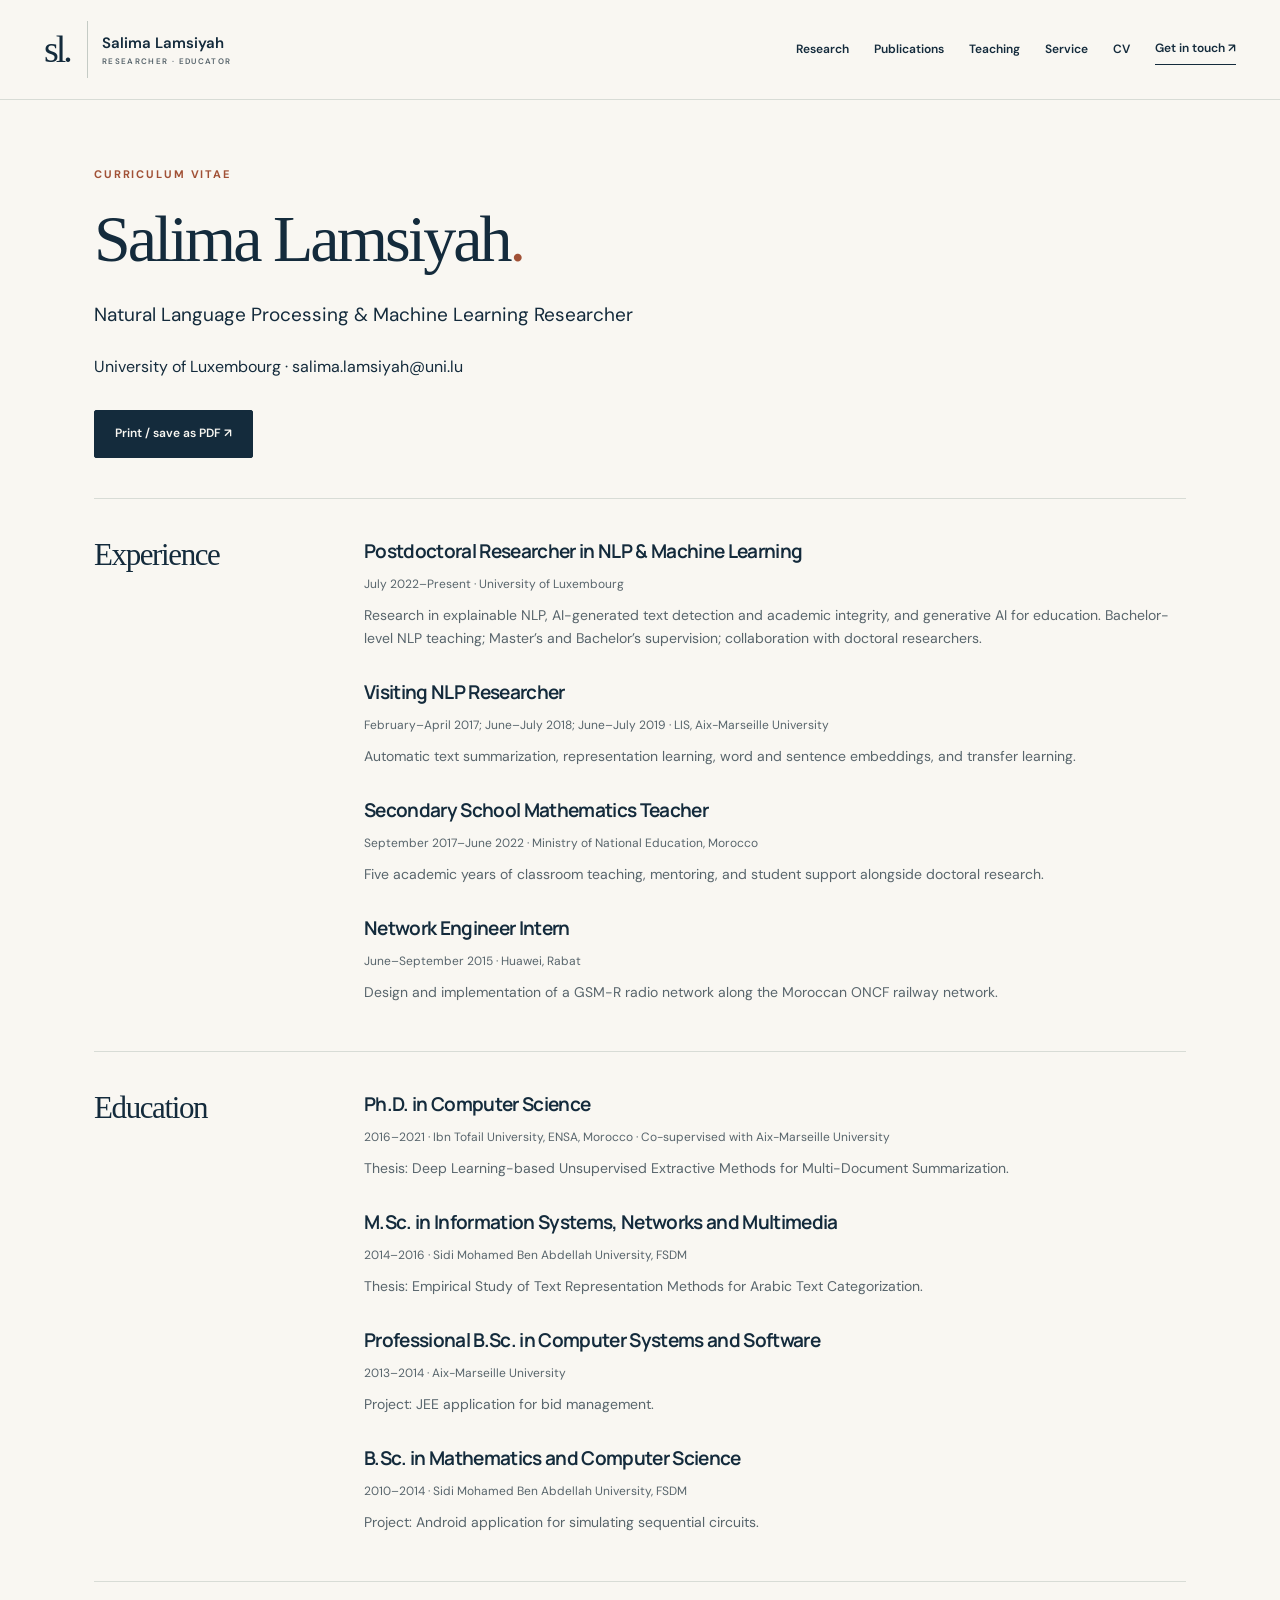
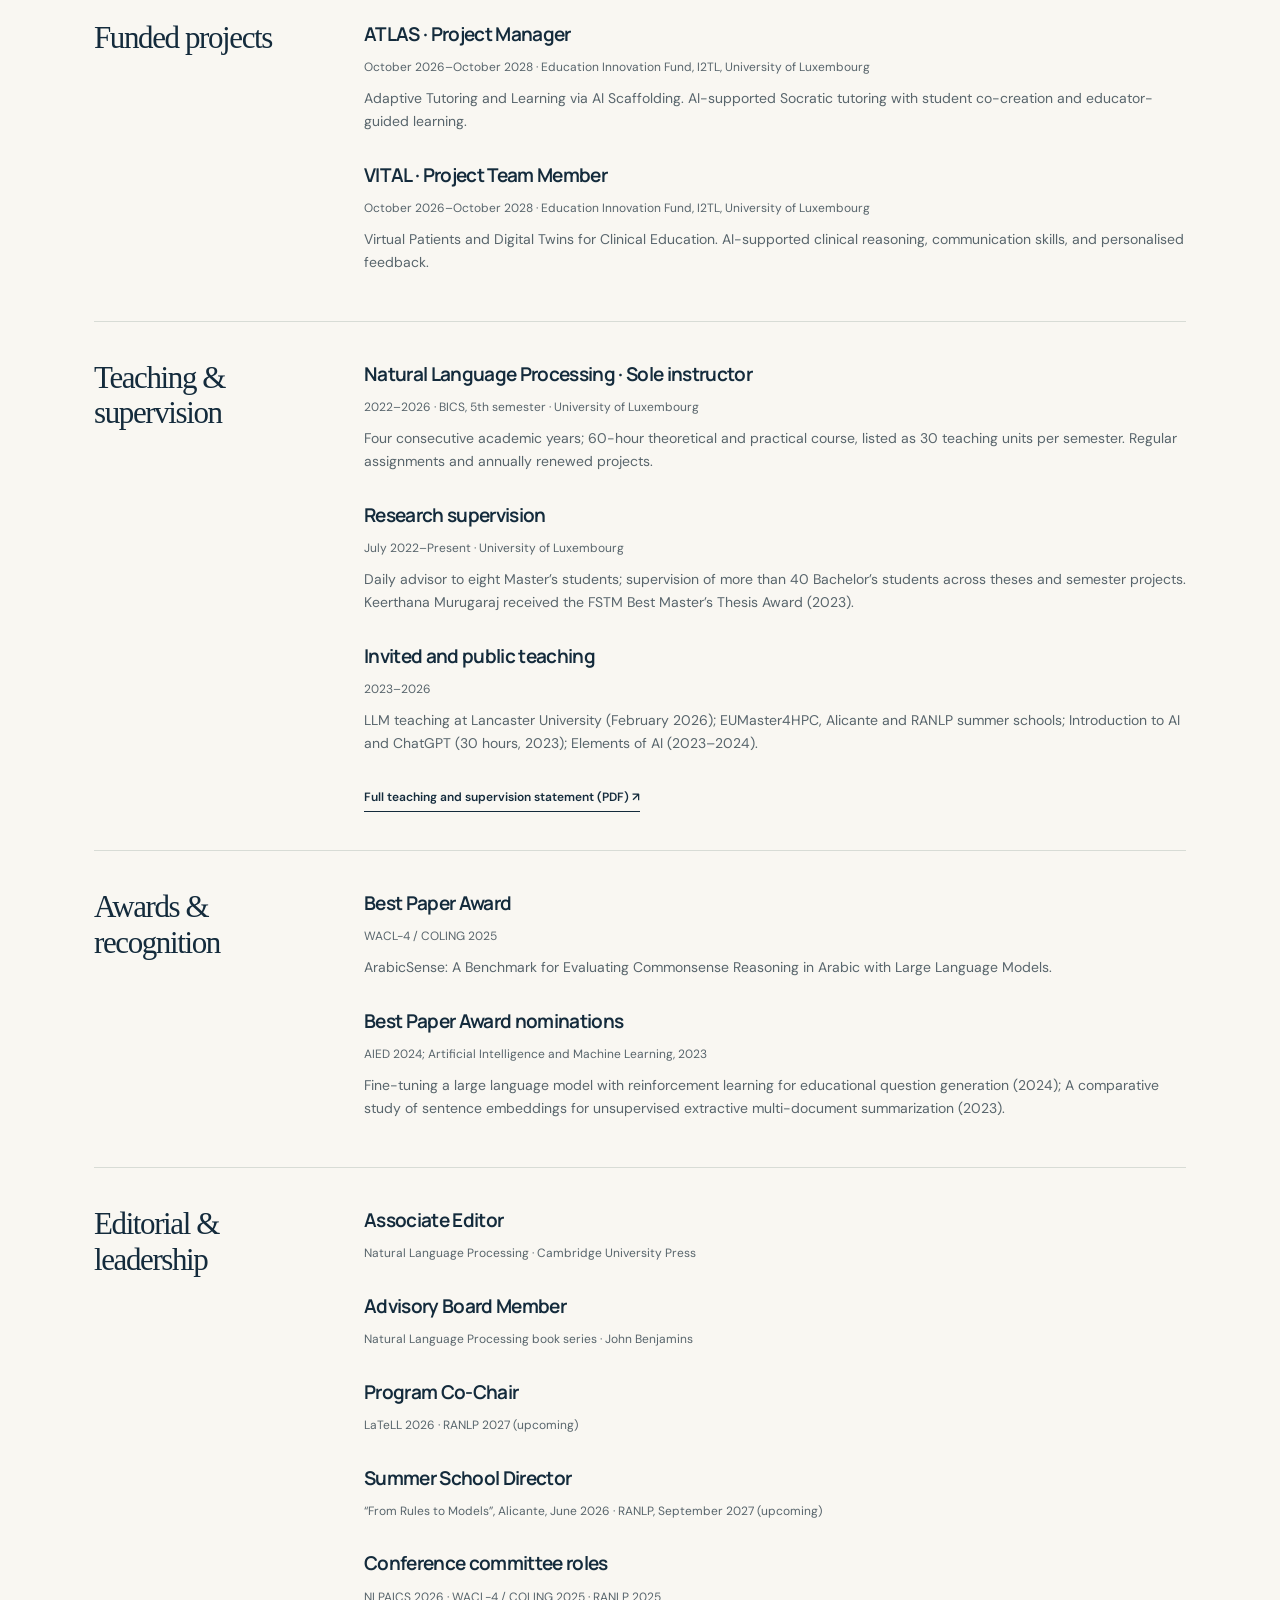
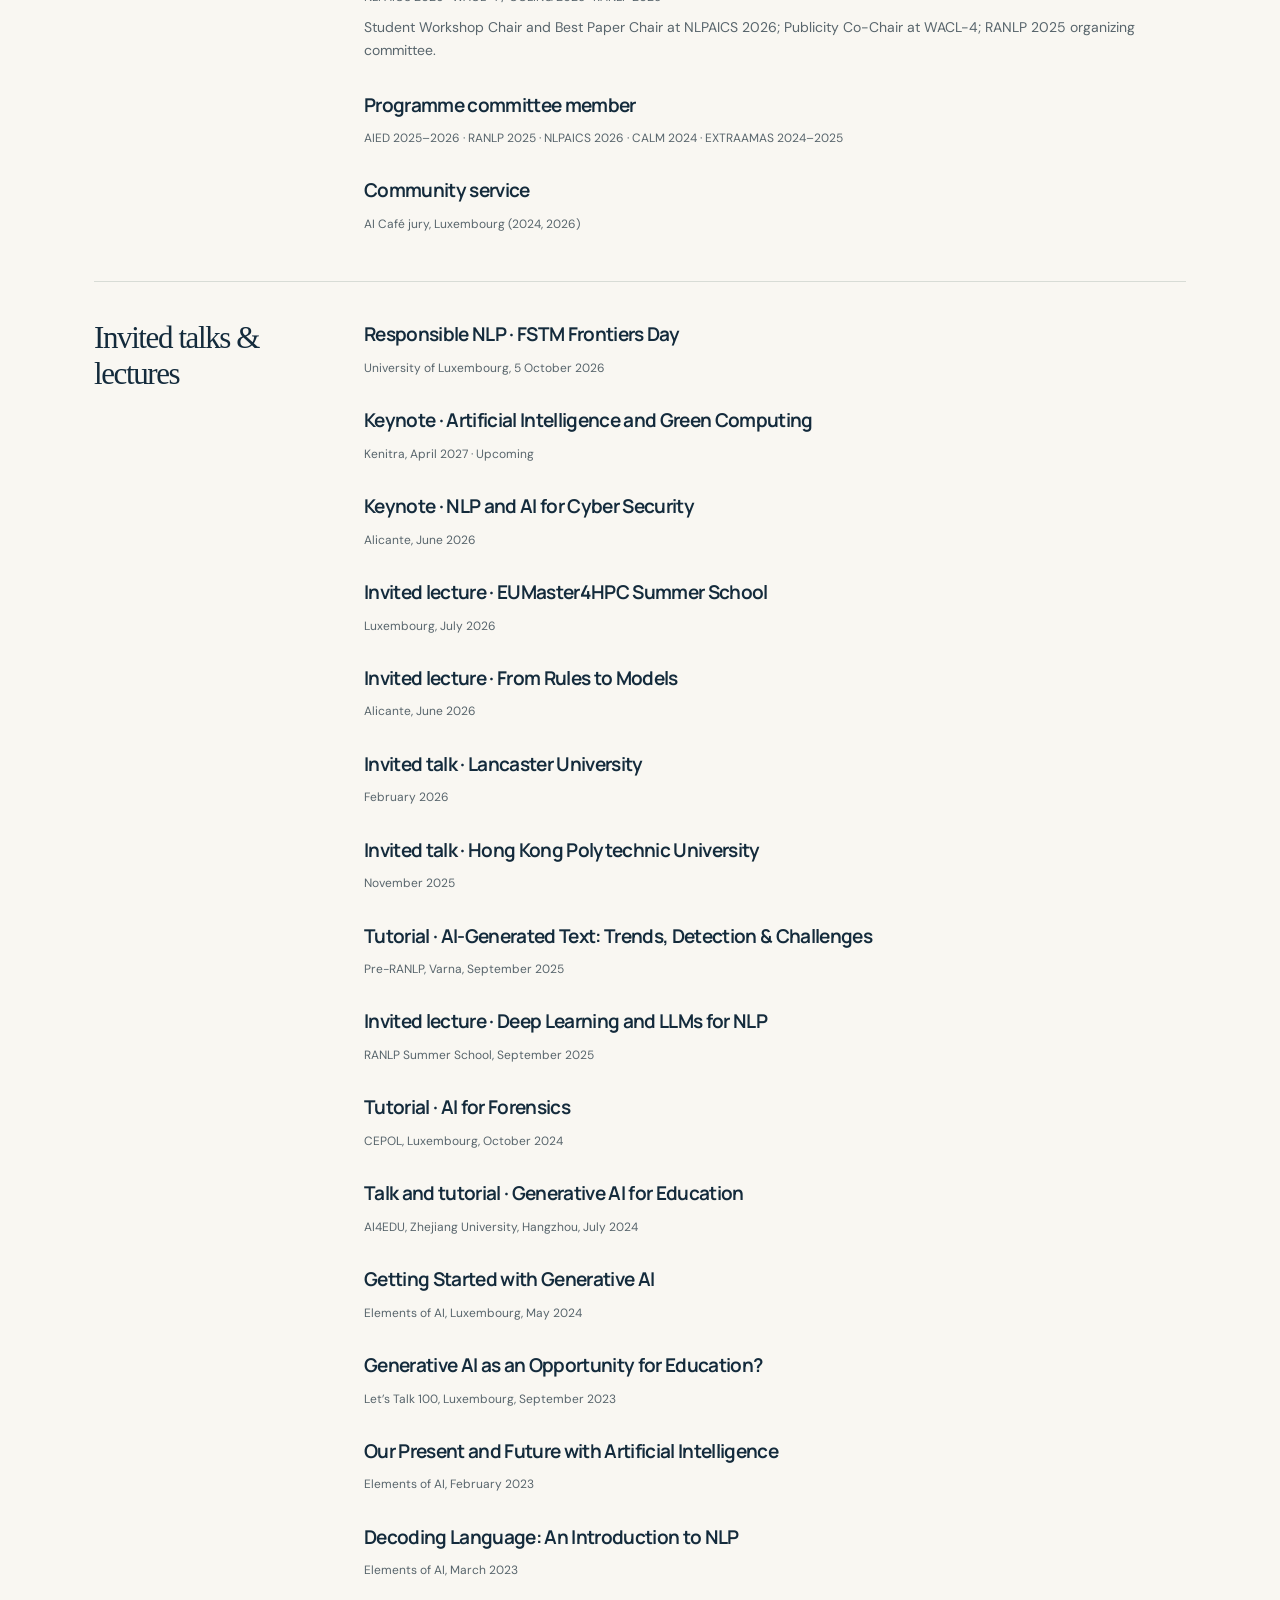
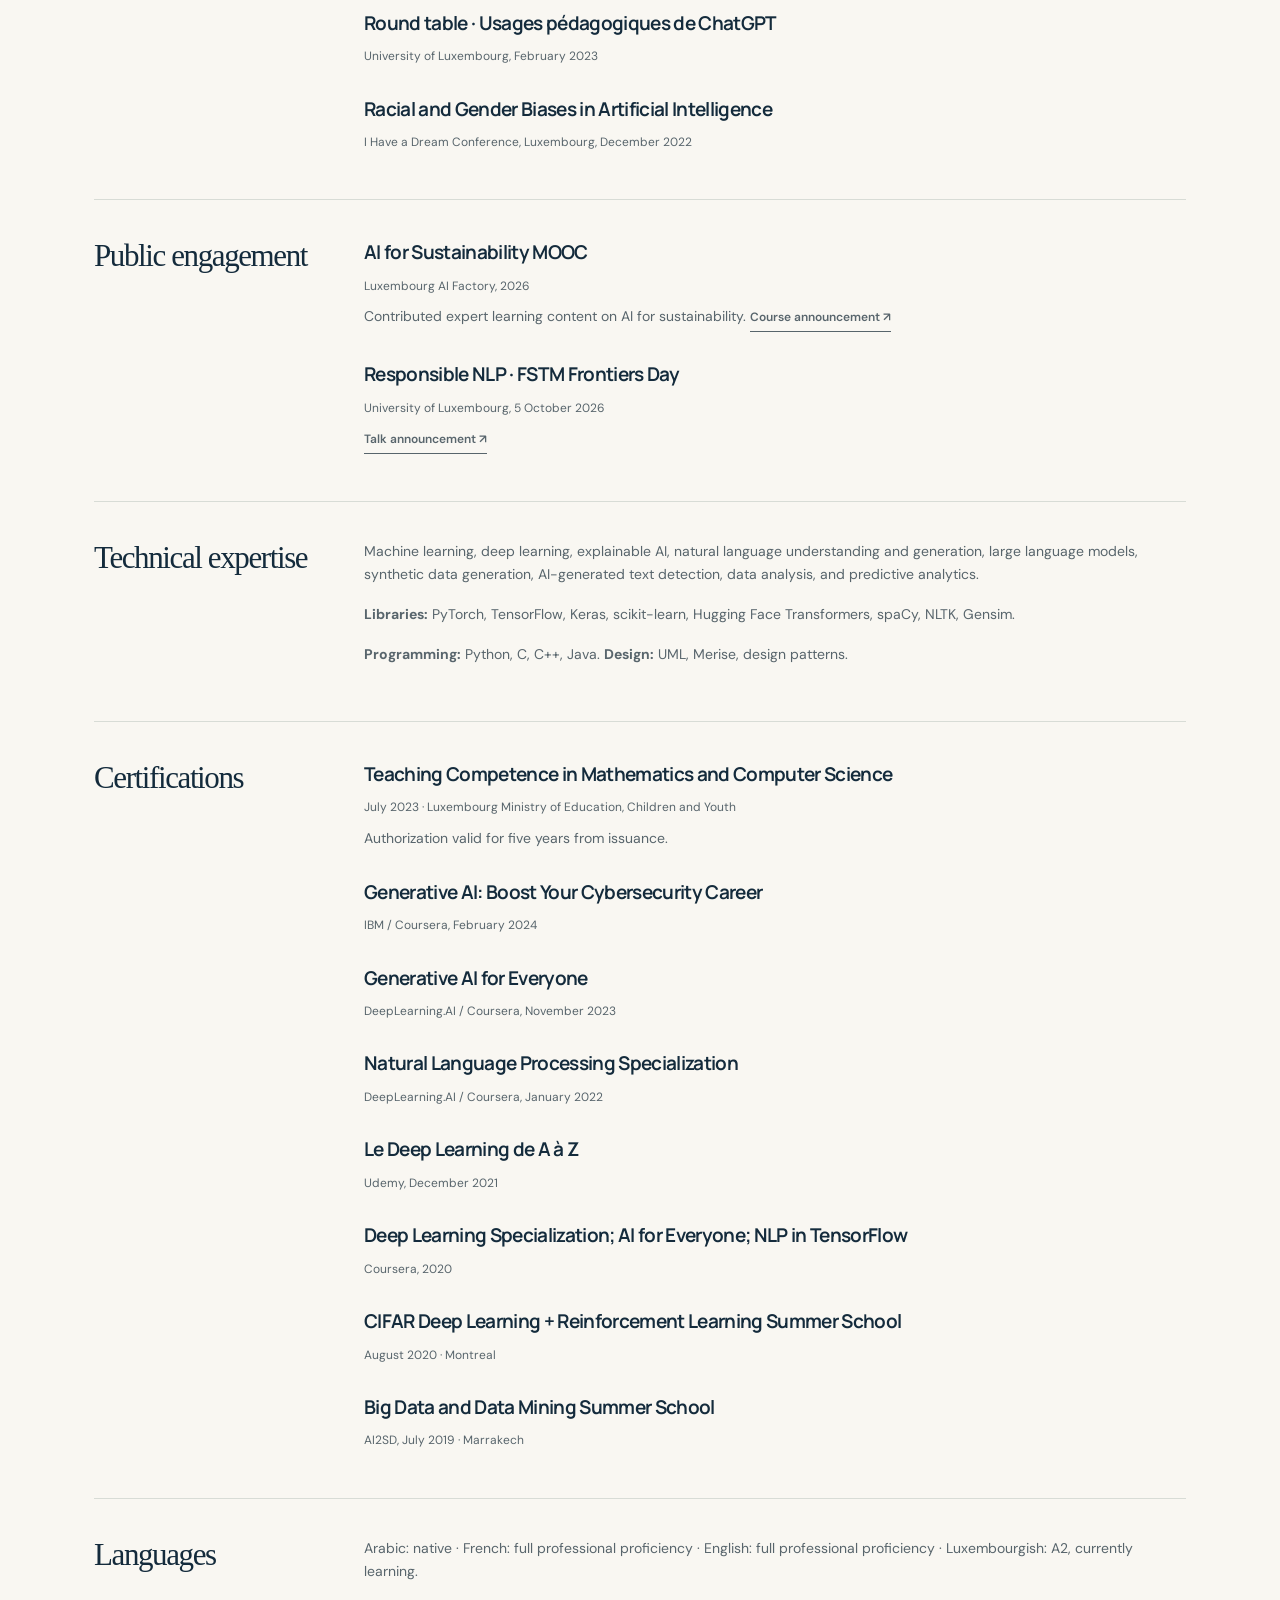
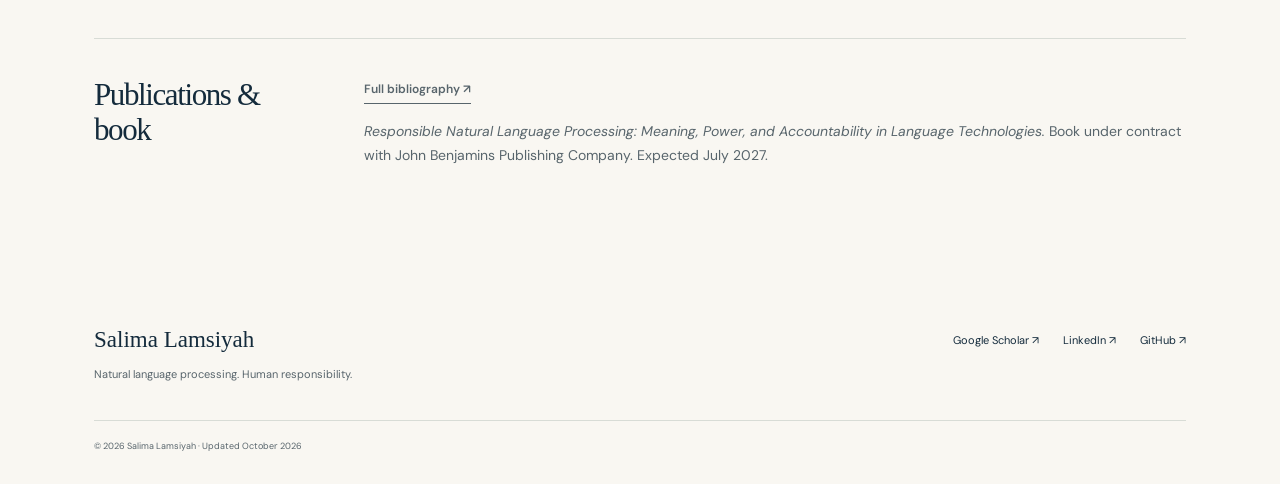
==== cv.html @ 750a79e3 "Build Salima Lamsiyah academic website with verified research, teaching, CV and searchable bibliogra" ====
<!doctype html><html lang="en"><head><meta charset="utf-8"><meta name="viewport" content="width=device-width,initial-scale=1"><title>Curriculum Vitae | Dr. Salima Lamsiyah</title><meta name="description" content="Academic experience, education, teaching, research, and service of Dr. Salima Lamsiyah."><meta name="theme-color" content="#142b3c"><link rel="canonical" href="https://lamsiyah.github.io/salimalamsiyah.github.io/cv.html"><meta property="og:title" content="Curriculum Vitae | Dr. Salima Lamsiyah"><meta property="og:description" content="Academic experience, education, teaching, research, and service of Dr. Salima Lamsiyah."><meta property="og:type" content="website"><meta property="og:image" content="https://lamsiyah.github.io/salimalamsiyah.github.io/assets/salima-lamsiyah.jpg"><link rel="icon" href="assets/favicon.svg" type="image/svg+xml"><link rel="stylesheet" href="styles.css"><script src="site.js" defer></script></head><body><a class="skip" href="#main">Skip to content</a><header><div class="nav-wrap"><a class="wordmark" href="index.html" aria-label="Salima Lamsiyah home"><span class="monogram">sl.</span><span>Salima Lamsiyah<span class="wordmark-sub">RESEARCHER · EDUCATOR</span></span></a><button class="menu-toggle" aria-expanded="false" aria-controls="navigation">Menu <span>☰</span></button><nav id="navigation" aria-label="Main navigation"><a href="index.html#research">Research</a><a href="publications.html">Publications</a><a href="index.html#teaching">Teaching</a><a href="index.html#service">Service</a><a href="cv.html">CV</a><a class="nav-contact" href="index.html#contact">Get in touch ↗</a></nav></div></header><main id="main" class="wrap cv-page"><div class="page-heading"><p class="eyebrow">CURRICULUM VITAE</p><h1>Salima Lamsiyah<span class="accent">.</span></h1><p class="lead">Natural Language Processing &amp; Machine Learning Researcher</p><p>University of Luxembourg · <a href="mailto:salima.lamsiyah@uni.lu">salima.lamsiyah@uni.lu</a></p><button class="button primary print-button" onclick="window.print()">Print / save as PDF ↗</button></div><section class="cv-section"><h2>Experience</h2><div><article class="cv-item"><h3>Postdoctoral Researcher in NLP & Machine Learning</h3><p class="paper-meta">July 2022–Present · University of Luxembourg</p><p>Research in explainable NLP, AI-generated text detection and academic integrity, and generative AI for education. Bachelor-level NLP teaching; Master’s and Bachelor’s supervision; collaboration with doctoral researchers.</p></article><article class="cv-item"><h3>Visiting NLP Researcher</h3><p class="paper-meta">February–April 2017; June–July 2018; June–July 2019 · LIS, Aix-Marseille University</p><p>Automatic text summarization, representation learning, word and sentence embeddings, and transfer learning.</p></article><article class="cv-item"><h3>Secondary School Mathematics Teacher</h3><p class="paper-meta">September 2017–June 2022 · Ministry of National Education, Morocco</p><p>Five academic years of classroom teaching, mentoring, and student support alongside doctoral research.</p></article><article class="cv-item"><h3>Network Engineer Intern</h3><p class="paper-meta">June–September 2015 · Huawei, Rabat</p><p>Design and implementation of a GSM-R radio network along the Moroccan ONCF railway network.</p></article></div></section><section class="cv-section"><h2>Education</h2><div><article class="cv-item"><h3>Ph.D. in Computer Science</h3><p class="paper-meta">2016–2021 · Ibn Tofail University, ENSA, Morocco · Co-supervised with Aix-Marseille University</p><p>Thesis: Deep Learning-based Unsupervised Extractive Methods for Multi-Document Summarization.</p></article><article class="cv-item"><h3>M.Sc. in Information Systems, Networks and Multimedia</h3><p class="paper-meta">2014–2016 · Sidi Mohamed Ben Abdellah University, FSDM</p><p>Thesis: Empirical Study of Text Representation Methods for Arabic Text Categorization.</p></article><article class="cv-item"><h3>Professional B.Sc. in Computer Systems and Software</h3><p class="paper-meta">2013–2014 · Aix-Marseille University</p><p>Project: JEE application for bid management.</p></article><article class="cv-item"><h3>B.Sc. in Mathematics and Computer Science</h3><p class="paper-meta">2010–2014 · Sidi Mohamed Ben Abdellah University, FSDM</p><p>Project: Android application for simulating sequential circuits.</p></article></div></section><section class="cv-section"><h2>Funded projects</h2><div><article class="cv-item"><h3>ATLAS · Project Manager</h3><p class="paper-meta">October 2026–October 2028 · Education Innovation Fund, I2TL, University of Luxembourg</p><p>Adaptive Tutoring and Learning via AI Scaffolding. AI-supported Socratic tutoring with student co-creation and educator-guided learning.</p></article><article class="cv-item"><h3>VITAL · Project Team Member</h3><p class="paper-meta">October 2026–October 2028 · Education Innovation Fund, I2TL, University of Luxembourg</p><p>Virtual Patients and Digital Twins for Clinical Education. AI-supported clinical reasoning, communication skills, and personalised feedback.</p></article></div></section><section class="cv-section"><h2>Teaching & supervision</h2><div><article class="cv-item"><h3>Natural Language Processing · Sole instructor</h3><p class="paper-meta">2022–2026 · BICS, 5th semester · University of Luxembourg</p><p>Four consecutive academic years; 60-hour theoretical and practical course, listed as 30 teaching units per semester. Regular assignments and annually renewed projects.</p></article><article class="cv-item"><h3>Research supervision</h3><p class="paper-meta">July 2022–Present · University of Luxembourg</p><p>Daily advisor to eight Master’s students; supervision of more than 40 Bachelor’s students across theses and semester projects. Keerthana Murugaraj received the FSTM Best Master’s Thesis Award (2023).</p></article><article class="cv-item"><h3>Invited and public teaching</h3><p class="paper-meta">2023–2026</p><p>LLM teaching at Lancaster University (February 2026); EUMaster4HPC, Alicante and RANLP summer schools; Introduction to AI and ChatGPT (30 hours, 2023); Elements of AI (2023–2024).</p></article><a class="text-link" href="assets/teaching.pdf">Full teaching and supervision statement (PDF) ↗</a></div></section><section class="cv-section"><h2>Awards & recognition</h2><div><article class="cv-item"><h3>Best Paper Award</h3><p class="paper-meta">WACL-4 / COLING 2025</p><p>ArabicSense: A Benchmark for Evaluating Commonsense Reasoning in Arabic with Large Language Models.</p></article><article class="cv-item"><h3>Best Paper Award nominations</h3><p class="paper-meta">AIED 2024; Artificial Intelligence and Machine Learning, 2023</p><p>Fine-tuning a large language model with reinforcement learning for educational question generation (2024); A comparative study of sentence embeddings for unsupervised extractive multi-document summarization (2023).</p></article></div></section><section class="cv-section" id=service-details><h2>Editorial & leadership</h2><div><article class="cv-item"><h3>Associate Editor</h3><p class="paper-meta">Natural Language Processing · Cambridge University Press</p></article><article class="cv-item"><h3>Advisory Board Member</h3><p class="paper-meta">Natural Language Processing book series · John Benjamins</p></article><article class="cv-item"><h3>Program Co-Chair</h3><p class="paper-meta">LaTeLL 2026 · RANLP 2027 (upcoming)</p></article><article class="cv-item"><h3>Summer School Director</h3><p class="paper-meta">“From Rules to Models”, Alicante, June 2026 · RANLP, September 2027 (upcoming)</p></article><article class="cv-item"><h3>Conference committee roles</h3><p class="paper-meta">NLPAICS 2026 · WACL-4 / COLING 2025 · RANLP 2025</p><p>Student Workshop Chair and Best Paper Chair at NLPAICS 2026; Publicity Co-Chair at WACL-4; RANLP 2025 organizing committee.</p></article><article class="cv-item"><h3>Programme committee member</h3><p class="paper-meta">AIED 2025–2026 · RANLP 2025 · NLPAICS 2026 · CALM 2024 · EXTRAAMAS 2024–2025</p></article><article class="cv-item"><h3>Community service</h3><p class="paper-meta">AI Café jury, Luxembourg (2024, 2026)</p></article></div></section><section class="cv-section"><h2>Invited talks & lectures</h2><div><article class="cv-item"><h3>Responsible NLP · FSTM Frontiers Day</h3><p class="paper-meta">University of Luxembourg, 5 October 2026</p></article><article class="cv-item"><h3>Keynote · Artificial Intelligence and Green Computing</h3><p class="paper-meta">Kenitra, April 2027 · Upcoming</p></article><article class="cv-item"><h3>Keynote · NLP and AI for Cyber Security</h3><p class="paper-meta">Alicante, June 2026</p></article><article class="cv-item"><h3>Invited lecture · EUMaster4HPC Summer School</h3><p class="paper-meta">Luxembourg, July 2026</p></article><article class="cv-item"><h3>Invited lecture · From Rules to Models</h3><p class="paper-meta">Alicante, June 2026</p></article><article class="cv-item"><h3>Invited talk · Lancaster University</h3><p class="paper-meta">February 2026</p></article><article class="cv-item"><h3>Invited talk · Hong Kong Polytechnic University</h3><p class="paper-meta">November 2025</p></article><article class="cv-item"><h3>Tutorial · AI-Generated Text: Trends, Detection & Challenges</h3><p class="paper-meta">Pre-RANLP, Varna, September 2025</p></article><article class="cv-item"><h3>Invited lecture · Deep Learning and LLMs for NLP</h3><p class="paper-meta">RANLP Summer School, September 2025</p></article><article class="cv-item"><h3>Tutorial · AI for Forensics</h3><p class="paper-meta">CEPOL, Luxembourg, October 2024</p></article><article class="cv-item"><h3>Talk and tutorial · Generative AI for Education</h3><p class="paper-meta">AI4EDU, Zhejiang University, Hangzhou, July 2024</p></article><article class="cv-item"><h3>Getting Started with Generative AI</h3><p class="paper-meta">Elements of AI, Luxembourg, May 2024</p></article><article class="cv-item"><h3>Generative AI as an Opportunity for Education?</h3><p class="paper-meta">Let’s Talk 100, Luxembourg, September 2023</p></article><article class="cv-item"><h3>Our Present and Future with Artificial Intelligence</h3><p class="paper-meta">Elements of AI, February 2023</p></article><article class="cv-item"><h3>Decoding Language: An Introduction to NLP</h3><p class="paper-meta">Elements of AI, March 2023</p></article><article class="cv-item"><h3>Round table · Usages pédagogiques de ChatGPT</h3><p class="paper-meta">University of Luxembourg, February 2023</p></article><article class="cv-item"><h3>Racial and Gender Biases in Artificial Intelligence</h3><p class="paper-meta">I Have a Dream Conference, Luxembourg, December 2022</p></article></div></section><section class="cv-section"><h2>Public engagement</h2><div><article class="cv-item"><h3>AI for Sustainability MOOC</h3><p class="paper-meta">Luxembourg AI Factory, 2026</p><p>Contributed expert learning content on AI for sustainability. <a class="text-link" href="https://www.linkedin.com/feed/update/urn:li:ugcPost:7513586176486875137/">Course announcement ↗</a></p></article><article class="cv-item"><h3>Responsible NLP · FSTM Frontiers Day</h3><p class="paper-meta">University of Luxembourg, 5 October 2026</p><p><a class="text-link" href="https://www.linkedin.com/feed/update/urn:li:activity:7519778865804812288/">Talk announcement ↗</a></p></article></div></section><section class="cv-section"><h2>Technical expertise</h2><div><p>Machine learning, deep learning, explainable AI, natural language understanding and generation, large language models, synthetic data generation, AI-generated text detection, data analysis, and predictive analytics.</p><p><strong>Libraries:</strong> PyTorch, TensorFlow, Keras, scikit-learn, Hugging Face Transformers, spaCy, NLTK, Gensim.</p><p><strong>Programming:</strong> Python, C, C++, Java. <strong>Design:</strong> UML, Merise, design patterns.</p></div></section><section class="cv-section"><h2>Certifications</h2><div><article class="cv-item"><h3>Teaching Competence in Mathematics and Computer Science</h3><p class="paper-meta">July 2023 · Luxembourg Ministry of Education, Children and Youth</p><p>Authorization valid for five years from issuance.</p></article><article class="cv-item"><h3>Generative AI: Boost Your Cybersecurity Career</h3><p class="paper-meta">IBM / Coursera, February 2024</p></article><article class="cv-item"><h3>Generative AI for Everyone</h3><p class="paper-meta">DeepLearning.AI / Coursera, November 2023</p></article><article class="cv-item"><h3>Natural Language Processing Specialization</h3><p class="paper-meta">DeepLearning.AI / Coursera, January 2022</p></article><article class="cv-item"><h3>Le Deep Learning de A à Z</h3><p class="paper-meta">Udemy, December 2021</p></article><article class="cv-item"><h3>Deep Learning Specialization; AI for Everyone; NLP in TensorFlow</h3><p class="paper-meta">Coursera, 2020</p></article><article class="cv-item"><h3>CIFAR Deep Learning + Reinforcement Learning Summer School</h3><p class="paper-meta">August 2020 · Montreal</p></article><article class="cv-item"><h3>Big Data and Data Mining Summer School</h3><p class="paper-meta">AI2SD, July 2019 · Marrakech</p></article></div></section><section class="cv-section"><h2>Languages</h2><div><p>Arabic: native · French: full professional proficiency · English: full professional proficiency · Luxembourgish: A2, currently learning.</p></div></section><section class="cv-section"><h2>Publications & book</h2><div><p><a class="text-link" href="publications.html">Full bibliography ↗</a></p><p><em>Responsible Natural Language Processing: Meaning, Power, and Accountability in Language Technologies.</em> Book under contract with John Benjamins Publishing Company. Expected July 2027.</p></div></section></main><footer><div><a class="footer-name" href="index.html">Salima Lamsiyah</a><p>Natural language processing. Human responsibility.</p></div><div class="footer-links"><a href="https://scholar.google.com/citations?user=OawQSiAAAAAJ&hl=en">Google Scholar ↗</a><a href="https://www.linkedin.com/in/salima-lamsiyah-9a772971/">LinkedIn ↗</a><a href="https://github.com/lamsiyah">GitHub ↗</a></div><p class="fine">© 2026 Salima Lamsiyah · Updated October 2026</p></footer></body></html>
---- styles.css ----
@import url('https://fonts.googleapis.com/css2?family=DM+Sans:wght@400;450;500;600;650;700&family=Manrope:wght@400;500;600;650;700;750;800&display=swap');
:root{--ink:#142b3c;--muted:#58656c;--paper:#f9f7f2;--line:#d8dcd6;--accent:#a15136;--sage:#e9eee7;--white:#fffdf9;--serif:Georgia,'Times New Roman',serif;--sans:'DM Sans',Arial,sans-serif;--display:'Manrope',Arial,sans-serif}*{box-sizing:border-box}html{scroll-behavior:smooth;scroll-padding-top:110px}body{margin:0;background:var(--paper);color:var(--ink);font-family:var(--sans);line-height:1.65;font-size:16px}a{color:inherit;text-decoration:none}p{margin:0 0 1.2em}button,input,select{font:inherit}button,a,input,select{ -webkit-tap-highlight-color:transparent}a:hover{color:var(--accent)}a:focus-visible,button:focus-visible,input:focus-visible,select:focus-visible{outline:3px solid var(--accent);outline-offset:5px}img{display:block;max-width:100%}.wrap{max-width:1180px;margin:auto;padding-left:44px;padding-right:44px}.section{padding-top:100px;padding-bottom:100px}.eyebrow{font-size:11px;letter-spacing:.17em;font-weight:700;margin:0 0 23px;color:var(--accent)}h1,h2,h3,h4{line-height:1.15;margin:0;font-weight:500}h1,h2{font-family:var(--serif);letter-spacing:-.045em}h1{font-size:clamp(54px,7.2vw,100px)}h2{font-size:clamp(36px,4vw,50px)}h3{font-family:var(--display);font-size:22px;font-weight:650;letter-spacing:-.035em}h4{font-size:17px;font-weight:600}.accent{color:var(--accent)}.lead{font-size:21px;line-height:1.7;color:var(--ink)}.fine{font-size:12px;color:var(--muted)}.skip{position:fixed;left:20px;top:-100px;background:var(--ink);color:white;padding:12px;z-index:99}.skip:focus{top:15px}header{position:sticky;top:0;z-index:10;background:rgba(249,247,242,.97);border-bottom:1px solid var(--line)}.nav-wrap{max-width:1320px;padding:21px 44px;margin:auto;display:flex;align-items:center;justify-content:space-between;gap:25px}.wordmark{display:flex;align-items:center;gap:14px;font-size:15px;font-weight:600;line-height:1.5}.monogram{font-family:var(--serif);font-size:38px;border-right:1px solid #c5cbc5;padding-right:17px;letter-spacing:-3px;font-weight:400}.wordmark-sub{display:block;font-size:8px;letter-spacing:.17em;color:var(--muted)}nav{display:flex;align-items:center;gap:25px;font-size:12px;font-weight:600}nav .nav-contact{border-bottom:1px solid var(--ink);padding:5px 0}.menu-toggle{display:none}.hero{padding-top:62px;display:grid;grid-template-columns:1.15fr .85fr;column-gap:70px;align-items:center}.hero .eyebrow{display:flex;align-items:center;gap:9px;font-size:10px;margin-bottom:25px}.dot{width:6px;height:6px;border-radius:50%;background:#7c8b72}.hero h1{line-height:.99;margin-bottom:25px}.hero-role{font-size:20px;font-weight:500;line-height:1.5;margin-bottom:17px;letter-spacing:-.025em}.hero-intro{font-size:15px;line-height:1.8;color:var(--muted);max-width:370px;margin-bottom:27px}.actions{display:flex;gap:12px;align-items:center;flex-wrap:wrap}.button{min-height:48px;display:inline-flex;gap:30px;justify-content:space-between;align-items:center;padding:13px 20px;border:1px solid var(--ink);font-size:12px;font-weight:600;cursor:pointer;border-radius:2px}.primary{background:var(--ink);color:var(--paper)}.primary:hover{background:#25475a;color:white}.secondary{background:transparent}.hero-links{display:flex;gap:22px;flex-wrap:wrap;font-size:11px;font-weight:600;margin-top:28px}.portrait{margin:0;position:relative;background:#ded7c7;border-radius:180px 180px 4px 4px;overflow:hidden;align-self:stretch;min-height:510px;max-height:580px}.portrait img{width:100%;height:100%;object-fit:cover;object-position:48% 29%}.portrait:after{content:'';position:absolute;inset:60% 0 0;background:linear-gradient(transparent,rgba(9,26,39,.78));pointer-events:none}.portrait figcaption{position:absolute;bottom:23px;left:28px;right:28px;z-index:1;color:white;display:flex;flex-direction:column;gap:3px}.portrait figcaption span{font-family:var(--serif);font-size:26px;font-style:italic;letter-spacing:-.03em}.portrait small{font-size:9px;letter-spacing:.13em;text-transform:uppercase}.hero-bottom{grid-column:1/-1;display:flex;justify-content:space-between;gap:20px;border-bottom:1px solid var(--line);margin-top:55px;padding:24px 0;font-size:9px;font-weight:600;letter-spacing:.15em;color:var(--muted)}.about{display:grid;grid-template-columns:1fr 1.45fr;gap:90px}.about-copy>p:not(.lead){font-size:15px;color:var(--muted)}.text-link{display:inline-block;font-size:12px;font-weight:600;border-bottom:1px solid;padding-bottom:3px}.research-section{background:var(--ink);color:var(--paper)}.research-section .eyebrow{color:#d9b290}.section-heading{display:flex;justify-content:space-between;align-items:flex-end;gap:40px;margin-bottom:46px}.section-heading>p{font-size:14px;margin-bottom:3px;color:#bec9cd}.research-grid{display:grid;grid-template-columns:repeat(3,1fr);gap:32px}.research-grid article{padding-top:25px;border-top:1px solid #50616a}.index{display:block;color:#bbc8c6;font-size:11px;margin-bottom:38px}.research-grid h3{line-height:1.4;margin-bottom:19px;font-size:22px}.research-grid p{color:#c1cccf;font-size:14px;line-height:1.9;min-height:107px}.research-grid a{font-size:12px;font-weight:600;color:#e9c6a9}.projects{border-top:1px solid #50616a;margin-top:65px;padding-top:35px}.project-row{display:grid;grid-template-columns:100px 1fr 130px;gap:26px;padding:23px 0;border-bottom:1px solid #3d5361}.project-row h3{font-size:26px;color:#e9c6a9}.project-row p{font-size:13px;color:#c1cccf;margin:8px 0 0}.project-row>span{font-size:10px;color:#c1cccf}.projects .fine{color:#abbec6;margin:20px 0 0}.selected-paper{display:grid;grid-template-columns:240px 1fr;gap:40px;padding:28px 0;border-top:1px solid var(--line)}.paper-meta{font-size:11px;color:var(--muted);line-height:1.7}.selected-paper h3{font-size:22px;line-height:1.5;font-weight:500}.award{display:block;color:var(--accent);font-size:10px;margin-top:7px;font-weight:650}.book-note{margin-top:35px;display:grid;grid-template-columns:240px 1fr;gap:40px;padding:30px;background:#ece9e0;border-left:3px solid var(--accent)}.book-note .eyebrow{font-size:9px}.book-note h3{font-family:var(--serif);font-size:26px;font-weight:400;margin-bottom:8px}.book-note p{font-size:14px}.book-note .fine{font-size:11px;margin-bottom:0}.teaching-section{background:var(--sage)}.teaching-layout{display:grid;grid-template-columns:1.2fr 1fr;gap:80px}.teaching-layout>div>p:not(.lead){font-size:15px;color:var(--muted)}.stats{display:grid;grid-template-columns:repeat(3,1fr);border-top:1px solid #cbd3ca;border-bottom:1px solid #cbd3ca;padding:24px 0;margin:30px 0}.stats strong{font-family:var(--serif);font-size:49px;font-weight:400;line-height:1.2;display:block}.stats span{font-size:10px;color:var(--muted);display:block;margin-top:8px}.teaching-notes article{border-bottom:1px solid #cbd3ca;margin-bottom:22px;padding-bottom:18px}.teaching-notes article:last-child{border-bottom:0;margin:0;padding:0}.teaching-notes .eyebrow{font-size:9px;margin-bottom:9px}.teaching-notes h3{font-size:19px;margin-bottom:10px}.teaching-notes p{font-size:13px;color:var(--muted);margin:0}.service-grid{display:grid;grid-template-columns:repeat(3,1fr);gap:40px}.service-grid article{border-top:1px solid var(--line);padding-top:25px}.service-grid .eyebrow{font-size:9px}.service-grid h3{font-size:21px;line-height:1.4}.clean-list{list-style:none;padding:0;font-size:13px;color:var(--muted)}.clean-list li{margin:18px 0}.clean-list a{text-decoration:underline;text-underline-offset:3px}.status{font-size:9px;color:var(--accent)}.contact-section{background:#eae3d5}.contact-inner{padding-top:70px;padding-bottom:70px;display:grid;grid-template-columns:1.4fr 1fr;align-items:center;gap:45px}.contact-inner h2{font-size:46px}.contact-inner p{font-size:13px;color:var(--muted);margin-top:22px}.email{font-size:clamp(16px,2vw,23px);border-bottom:1px solid var(--ink);padding-bottom:8px;font-weight:500}footer{max-width:1180px;margin:auto;padding:40px 44px 24px;display:flex;justify-content:space-between;gap:25px;flex-wrap:wrap}.footer-name{font-family:var(--serif);font-size:23px}footer p{font-size:11px;color:var(--muted);margin:6px 0}.footer-links{display:flex;gap:24px;font-size:11px;align-items:flex-start;padding-top:10px}footer>.fine{flex-basis:100%;font-size:9px;border-top:1px solid var(--line);padding-top:18px}.page-heading{padding:65px 0 40px}.page-heading h1{font-size:72px}.page-heading .lead{font-size:19px;margin-top:22px}.page-heading .eyebrow{margin-bottom:18px}.publication-page{padding-bottom:65px}.publication-tools{display:grid;grid-template-columns:2fr 1fr;gap:25px;background:var(--sage);padding:24px;margin:10px 0 16px}.publication-tools label{font-size:11px;font-weight:600}.publication-tools input,.publication-tools select{display:block;background:var(--white);color:var(--ink);border:1px solid #abb8b1;border-radius:2px;padding:12px;width:100%;margin-top:7px;font-size:14px;min-height:48px}.pub-group{margin-top:55px}.pub-group h2{font-size:34px;margin-bottom:25px}.pub-item{display:grid;grid-template-columns:120px 1fr;gap:30px;border-top:1px solid var(--line);padding:23px 0}.pub-side{font-family:var(--serif);font-size:25px}.pub-side small{display:block;font-family:var(--sans);font-size:9px;color:var(--accent);letter-spacing:.05em}.pub-item p{font-size:14px;color:var(--muted);line-height:1.85;margin-bottom:10px}.pub-item strong{color:var(--ink);font-weight:650}.pub-item .text-link{font-size:10px}.bibliography-note{margin-top:45px;border-top:1px solid var(--line);padding-top:25px}.cv-page{padding-bottom:60px}.cv-page .page-heading h1{font-size:66px}.cv-page .print-button{margin-top:10px}.cv-section{display:grid;grid-template-columns:220px 1fr;gap:50px;border-top:1px solid var(--line);padding:38px 0;scroll-margin-top:120px}.cv-section h2{font-size:31px}.cv-item{margin-bottom:28px}.cv-item:last-child{margin:0}.cv-item h3{font-size:19px;line-height:1.5}.cv-item p{font-size:14px;color:var(--muted);margin:9px 0}.cv-item .paper-meta{font-size:12px}.cv-section>div>p{font-size:14px;color:var(--muted)}[hidden]{display:none!important}
@media(min-width:1400px){.hero{padding-top:75px}.portrait{min-height:550px}}
@media(max-width:1000px){.nav-wrap{padding:18px 25px}nav{gap:17px;font-size:11px}.wordmark{font-size:13px}.wrap{padding-left:30px;padding-right:30px}.hero{gap:35px}.portrait{min-height:460px}.hero h1{font-size:78px}.hero-role{font-size:18px}.about{gap:45px}.section{padding-top:75px;padding-bottom:75px}.teaching-layout{gap:40px}.service-grid{gap:25px}.selected-paper,.book-note{grid-template-columns:190px 1fr}.project-row{grid-template-columns:85px 1fr 100px}.contact-inner{gap:35px}.email{font-size:18px}}
@media(max-width:760px){html{scroll-padding-top:95px}.nav-wrap{padding:12px 22px}.wordmark{font-size:14px}.monogram{font-size:32px}.menu-toggle{display:flex;gap:14px;align-items:center;background:none;border:1px solid #b8c1bc;padding:7px 12px;font-size:12px;color:var(--ink);cursor:pointer}nav{display:none;position:absolute;top:73px;left:0;right:0;background:var(--paper);padding:25px;border-bottom:1px solid var(--line);box-shadow:0 10px 15px #142b3c0d}nav.open{display:flex;flex-direction:column;align-items:stretch;font-size:15px;gap:18px}.nav-contact{align-self:flex-start}.wrap{padding-left:24px;padding-right:24px}.hero{padding-top:39px;grid-template-columns:1fr;gap:32px}.hero h1{font-size:76px}.hero .eyebrow{font-size:9px}.hero-copy{max-width:520px}.hero-role{font-size:19px}.hero-intro{max-width:450px}.hero-links{gap:21px}.portrait{height:460px;min-height:0;max-width:420px;width:100%;justify-self:center;border-radius:180px 180px 3px 3px}.portrait img{object-position:50% 27%}.hero-bottom{margin-top:0;padding:12px 0 24px;font-size:7px;letter-spacing:.08em;gap:12px;line-height:1.8}.hero-bottom span{max-width:110px}.section{padding-top:60px;padding-bottom:60px}.about{grid-template-columns:1fr;gap:28px}.about h2 br{display:none}.lead{font-size:19px}.section-heading{display:block;margin-bottom:32px}.section-heading>p,.section-heading>.text-link{margin-top:24px}.section-heading br{display:none}.research-grid{grid-template-columns:1fr;gap:30px}.index{margin-bottom:15px}.research-grid h3 br{display:none}.research-grid p{min-height:0;max-width:500px}.projects{margin-top:45px}.project-row{grid-template-columns:1fr;gap:13px}.project-row>span{order:-1}.project-row h4{line-height:1.5}.selected-paper{grid-template-columns:1fr;gap:9px;padding:23px 0}.selected-paper h3{font-size:20px}.award{display:inline;margin-left:10px}.book-note{grid-template-columns:1fr;gap:8px;padding:23px}.book-note .eyebrow{margin-bottom:8px}.teaching-layout{grid-template-columns:1fr;gap:35px}.stats{gap:14px}.stats strong{font-size:43px}.service-grid{grid-template-columns:1fr;gap:24px}.service-grid .eyebrow{margin-bottom:13px}.service-grid h3{font-size:22px}.clean-list li{margin:12px 0}.contact-inner{grid-template-columns:1fr;padding-top:55px;padding-bottom:45px;gap:25px}.contact-inner h2{font-size:39px}.contact-inner h2 br{display:none}.contact-inner p{margin-top:20px}.email{font-size:21px}footer{padding:30px 24px 20px;gap:10px}.footer-links{gap:21px;margin:10px 0 20px}.page-heading{padding-top:40px}.page-heading h1,.cv-page .page-heading h1{font-size:53px}.publication-tools{grid-template-columns:1fr;padding:18px;gap:15px}.pub-item{grid-template-columns:1fr;gap:9px}.pub-side{display:flex;align-items:center;gap:18px;font-size:23px}.pub-group h2{font-size:29px}.pub-group{margin-top:38px}.cv-section{grid-template-columns:1fr;gap:24px;padding:30px 0}.cv-section h2{font-size:30px}.cv-item h3{font-size:18px}}
@media(prefers-reduced-motion:reduce){html{scroll-behavior:auto}}
@media print{header,footer,.print-button,.skip{display:none!important}body{background:white;font-size:11px}.wrap{padding:0;max-width:none}.page-heading{padding:0 0 20px}.cv-page .page-heading h1{font-size:38px}.cv-section{grid-template-columns:155px 1fr;gap:25px;padding:18px 0}.cv-section h2{font-size:23px}.cv-item{break-inside:avoid;margin-bottom:16px}.cv-item h3{font-size:14px}.cv-item p,.cv-section>div>p{font-size:11px}.cv-item .paper-meta{font-size:10px}a{color:var(--ink)}@page{margin:18mm}}
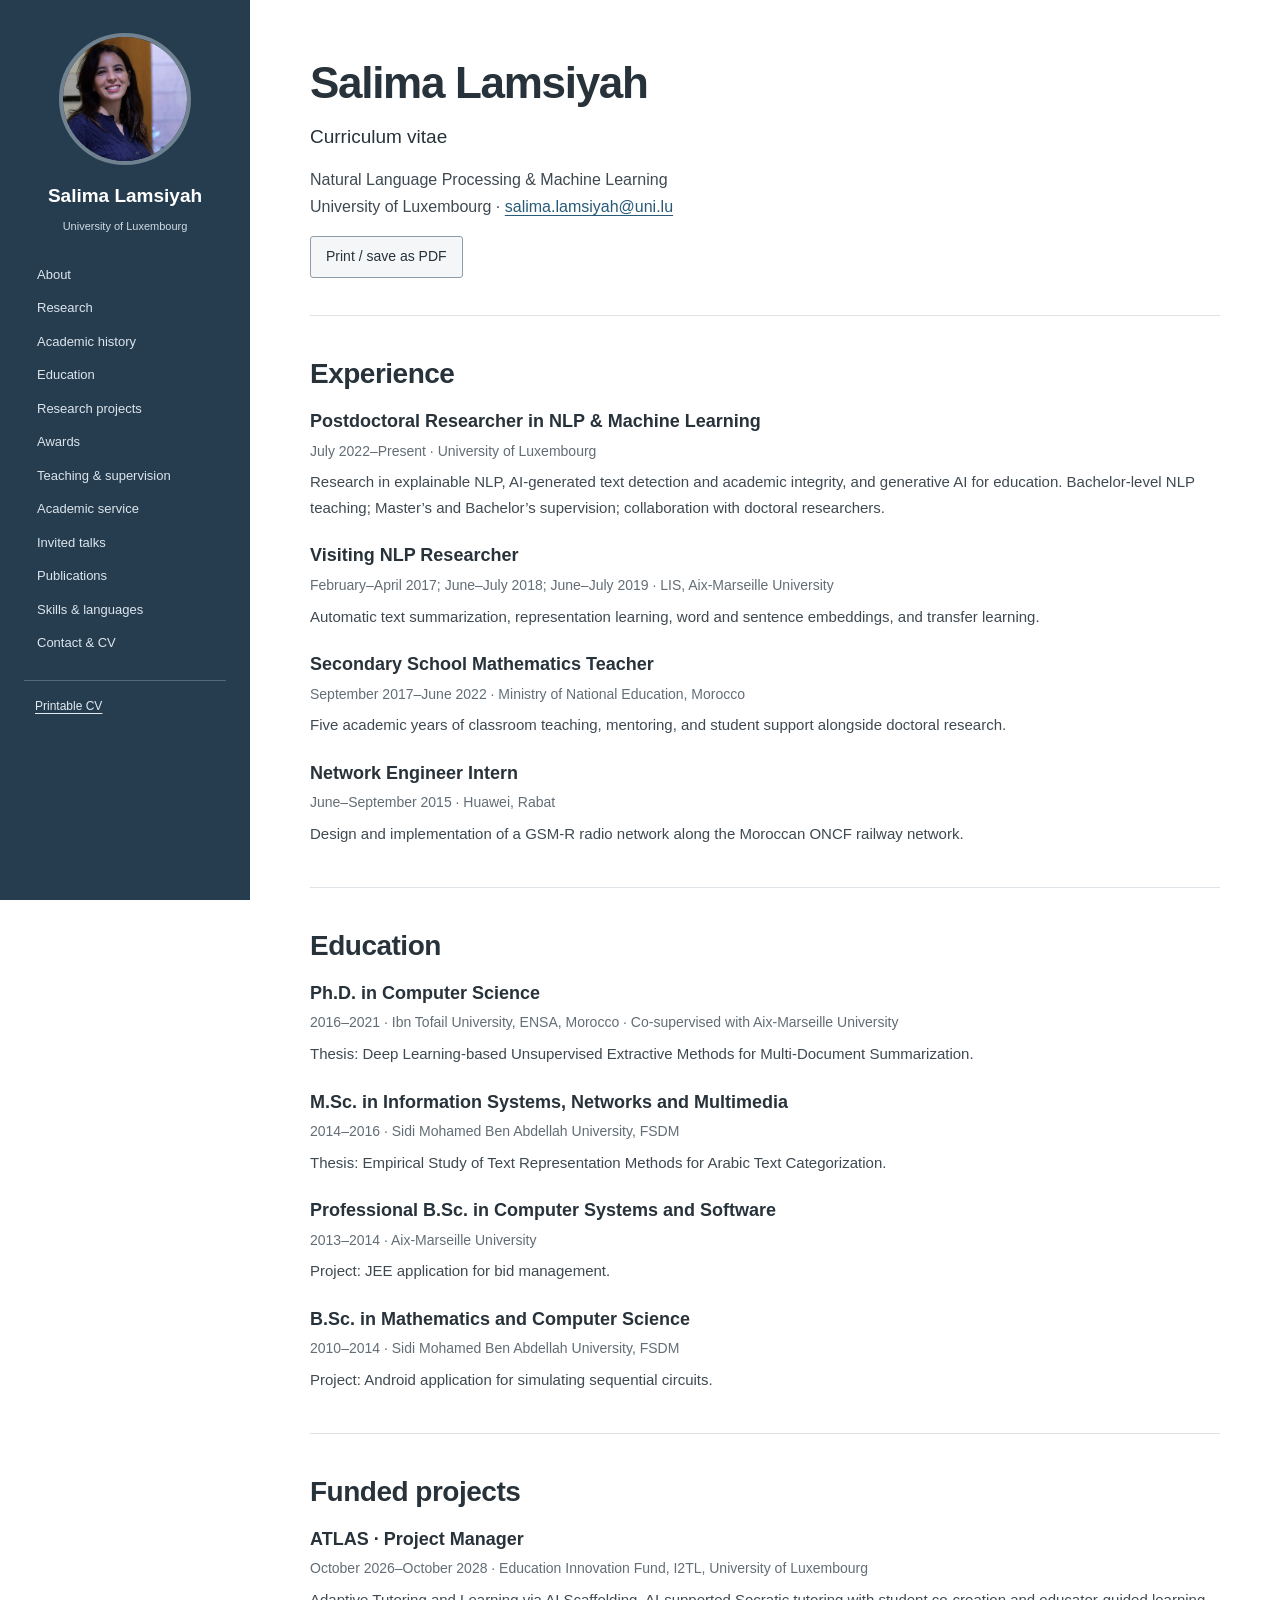
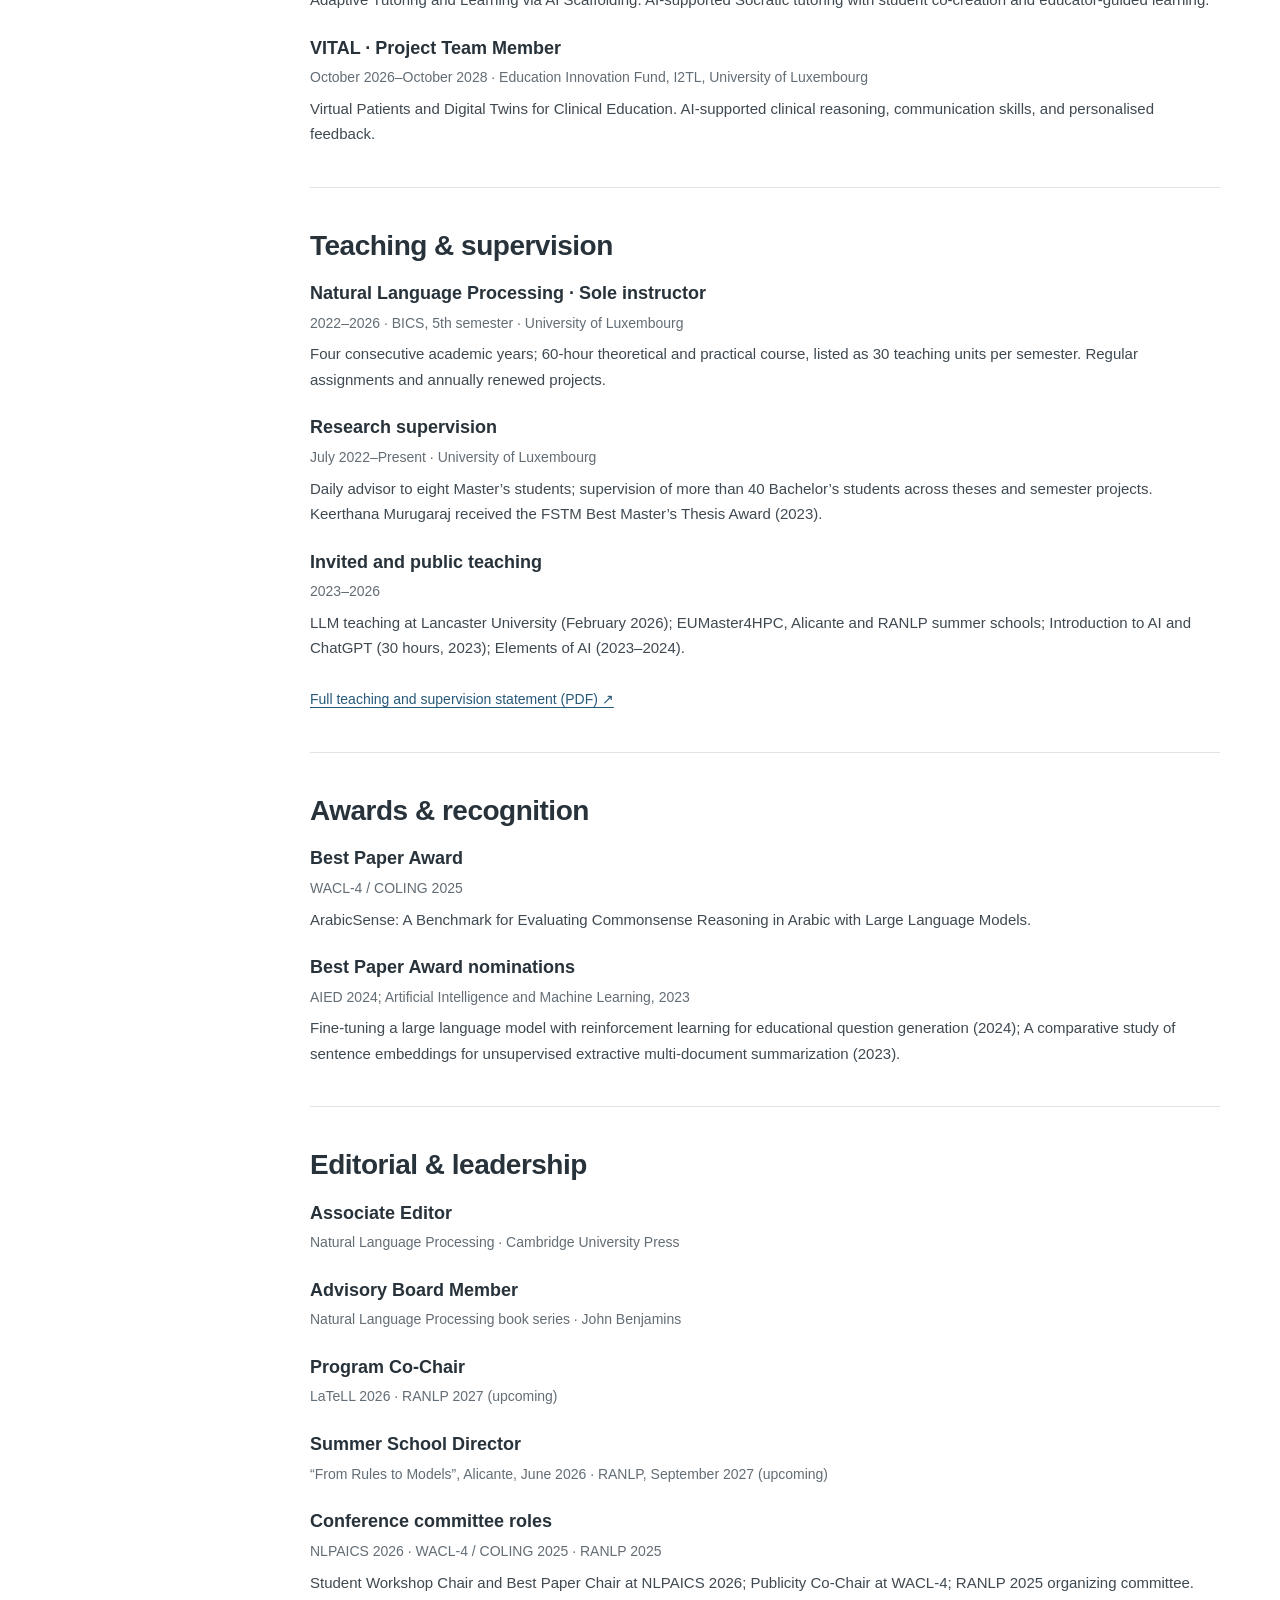
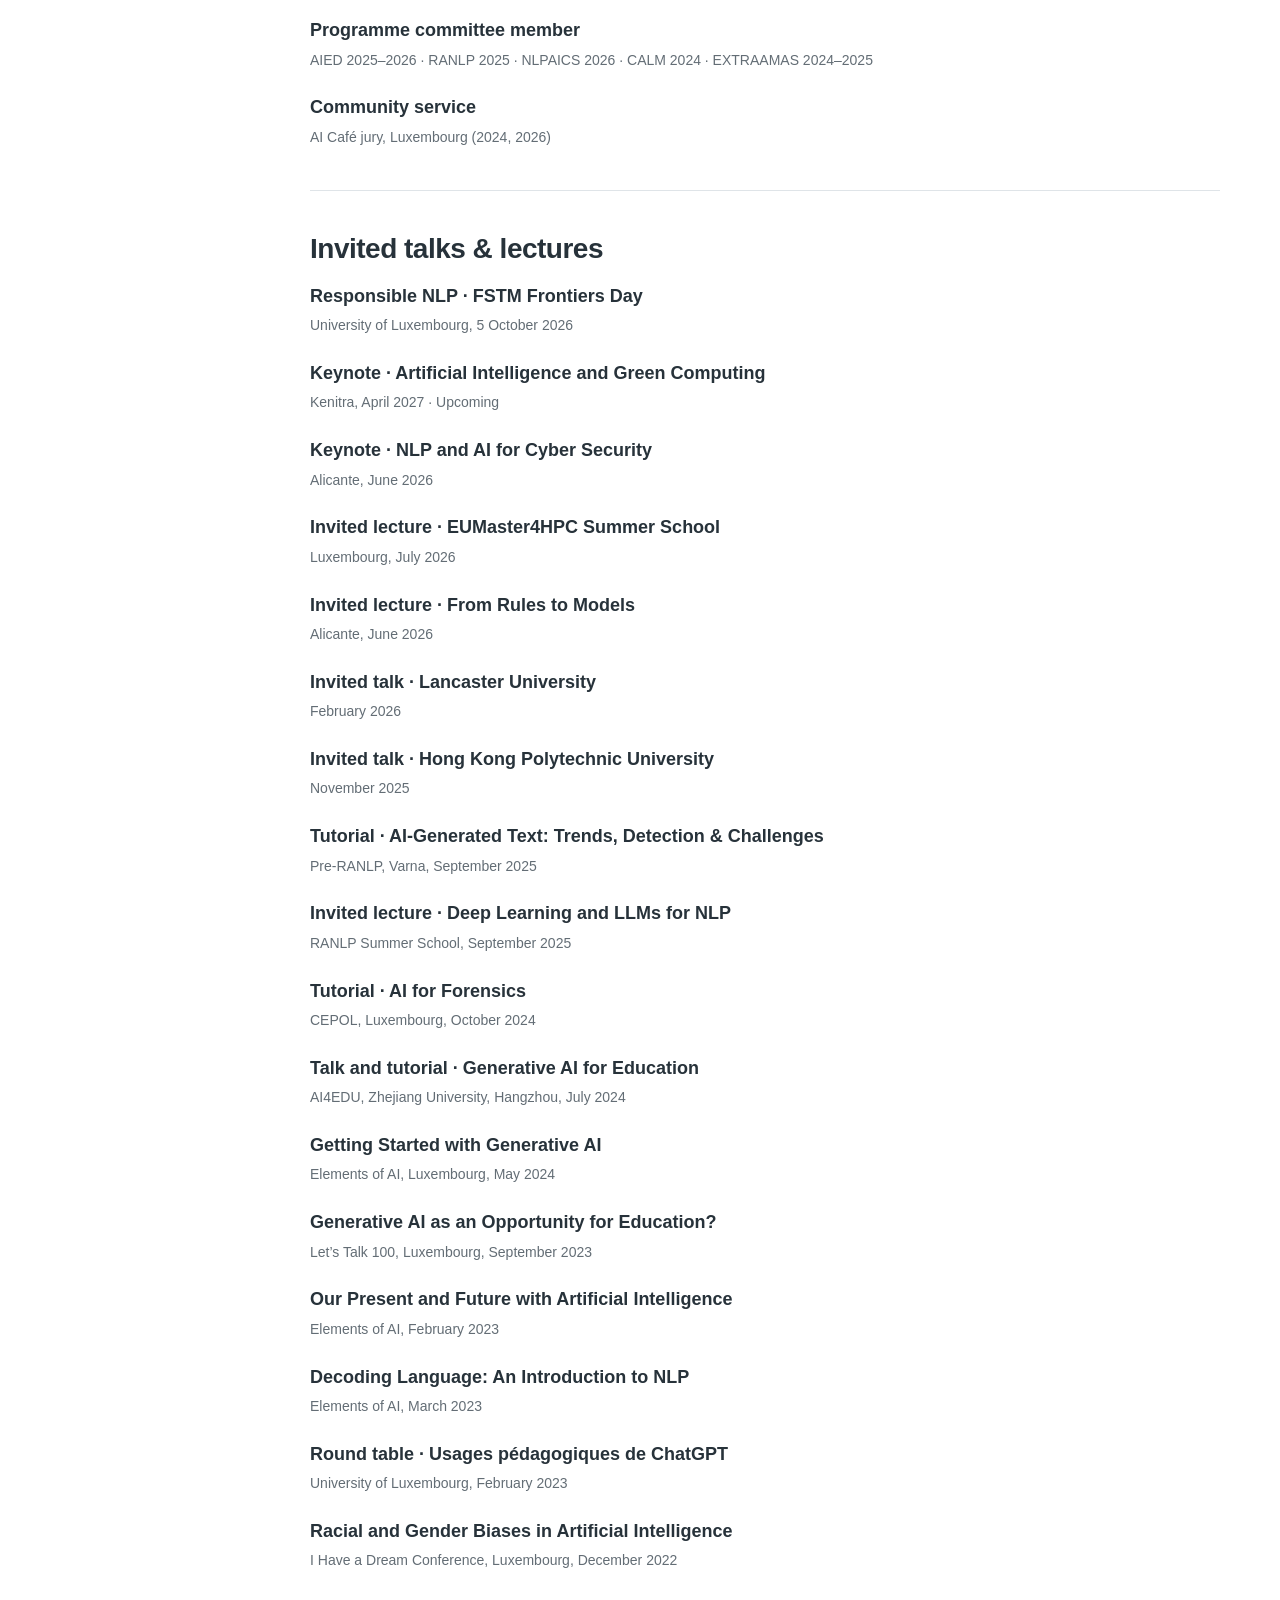
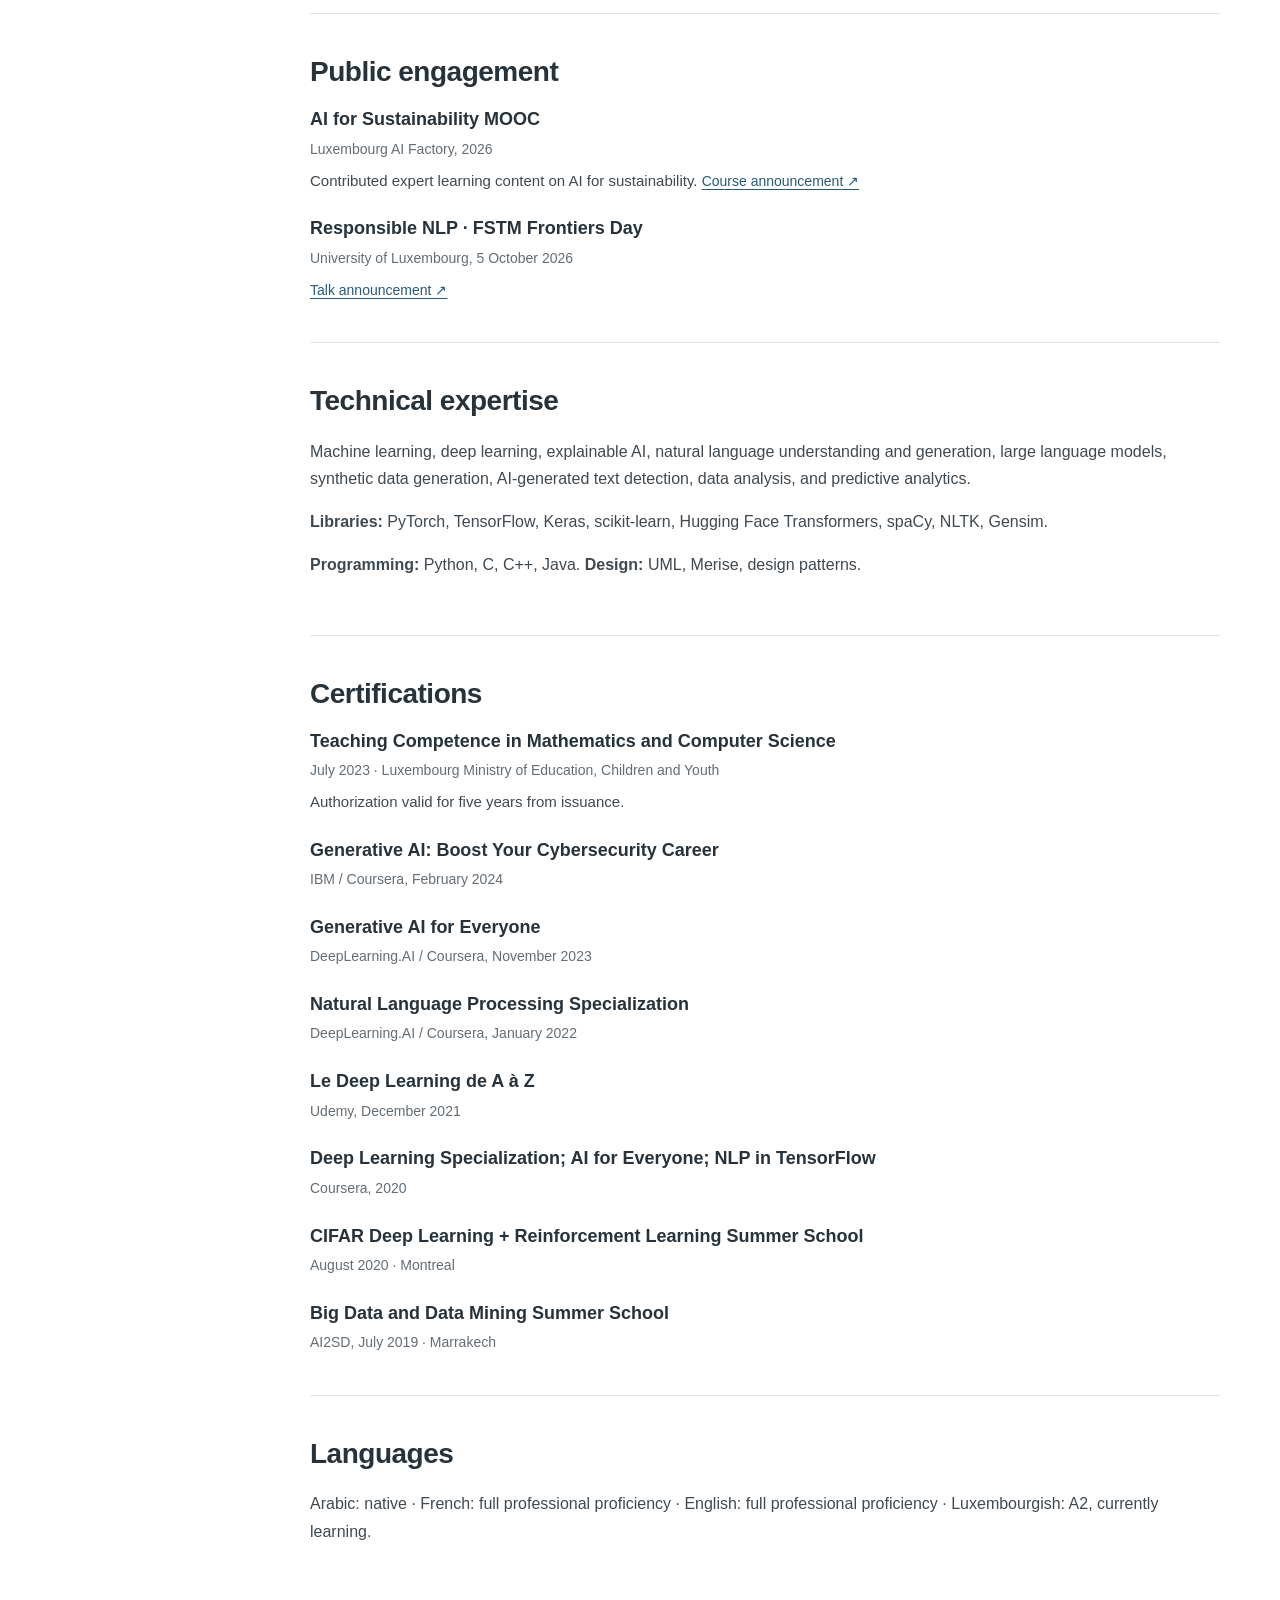
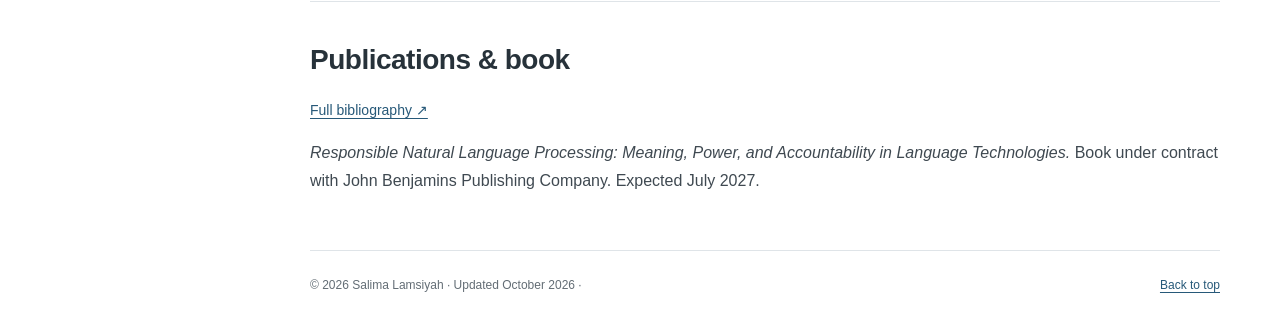
==== commit d3fec80c: "Simplify website into a single-page academic profile" ====
--- a/cv.html
+++ b/cv.html
@@ -1 +1 @@
-<!doctype html><html lang="en"><head><meta charset="utf-8"><meta name="viewport" content="width=device-width,initial-scale=1"><title>Curriculum Vitae | Dr. Salima Lamsiyah</title><meta name="description" content="Academic experience, education, teaching, research, and service of Dr. Salima Lamsiyah."><meta name="theme-color" content="#142b3c"><link rel="canonical" href="https://lamsiyah.github.io/salimalamsiyah.github.io/cv.html"><meta property="og:title" content="Curriculum Vitae | Dr. Salima Lamsiyah"><meta property="og:description" content="Academic experience, education, teaching, research, and service of Dr. Salima Lamsiyah."><meta property="og:type" content="website"><meta property="og:image" content="https://lamsiyah.github.io/salimalamsiyah.github.io/assets/salima-lamsiyah.jpg"><link rel="icon" href="assets/favicon.svg" type="image/svg+xml"><link rel="stylesheet" href="styles.css"><script src="site.js" defer></script></head><body><a class="skip" href="#main">Skip to content</a><header><div class="nav-wrap"><a class="wordmark" href="index.html" aria-label="Salima Lamsiyah home"><span class="monogram">sl.</span><span>Salima Lamsiyah<span class="wordmark-sub">RESEARCHER · EDUCATOR</span></span></a><button class="menu-toggle" aria-expanded="false" aria-controls="navigation">Menu <span>☰</span></button><nav id="navigation" aria-label="Main navigation"><a href="index.html#research">Research</a><a href="publications.html">Publications</a><a href="index.html#teaching">Teaching</a><a href="index.html#service">Service</a><a href="cv.html">CV</a><a class="nav-contact" href="index.html#contact">Get in touch ↗</a></nav></div></header><main id="main" class="wrap cv-page"><div class="page-heading"><p class="eyebrow">CURRICULUM VITAE</p><h1>Salima Lamsiyah<span class="accent">.</span></h1><p class="lead">Natural Language Processing &amp; Machine Learning Researcher</p><p>University of Luxembourg · <a href="mailto:salima.lamsiyah@uni.lu">salima.lamsiyah@uni.lu</a></p><button class="button primary print-button" onclick="window.print()">Print / save as PDF ↗</button></div><section class="cv-section"><h2>Experience</h2><div><article class="cv-item"><h3>Postdoctoral Researcher in NLP & Machine Learning</h3><p class="paper-meta">July 2022–Present · University of Luxembourg</p><p>Research in explainable NLP, AI-generated text detection and academic integrity, and generative AI for education. Bachelor-level NLP teaching; Master’s and Bachelor’s supervision; collaboration with doctoral researchers.</p></article><article class="cv-item"><h3>Visiting NLP Researcher</h3><p class="paper-meta">February–April 2017; June–July 2018; June–July 2019 · LIS, Aix-Marseille University</p><p>Automatic text summarization, representation learning, word and sentence embeddings, and transfer learning.</p></article><article class="cv-item"><h3>Secondary School Mathematics Teacher</h3><p class="paper-meta">September 2017–June 2022 · Ministry of National Education, Morocco</p><p>Five academic years of classroom teaching, mentoring, and student support alongside doctoral research.</p></article><article class="cv-item"><h3>Network Engineer Intern</h3><p class="paper-meta">June–September 2015 · Huawei, Rabat</p><p>Design and implementation of a GSM-R radio network along the Moroccan ONCF railway network.</p></article></div></section><section class="cv-section"><h2>Education</h2><div><article class="cv-item"><h3>Ph.D. in Computer Science</h3><p class="paper-meta">2016–2021 · Ibn Tofail University, ENSA, Morocco · Co-supervised with Aix-Marseille University</p><p>Thesis: Deep Learning-based Unsupervised Extractive Methods for Multi-Document Summarization.</p></article><article class="cv-item"><h3>M.Sc. in Information Systems, Networks and Multimedia</h3><p class="paper-meta">2014–2016 · Sidi Mohamed Ben Abdellah University, FSDM</p><p>Thesis: Empirical Study of Text Representation Methods for Arabic Text Categorization.</p></article><article class="cv-item"><h3>Professional B.Sc. in Computer Systems and Software</h3><p class="paper-meta">2013–2014 · Aix-Marseille University</p><p>Project: JEE application for bid management.</p></article><article class="cv-item"><h3>B.Sc. in Mathematics and Computer Science</h3><p class="paper-meta">2010–2014 · Sidi Mohamed Ben Abdellah University, FSDM</p><p>Project: Android application for simulating sequential circuits.</p></article></div></section><section class="cv-section"><h2>Funded projects</h2><div><article class="cv-item"><h3>ATLAS · Project Manager</h3><p class="paper-meta">October 2026–October 2028 · Education Innovation Fund, I2TL, University of Luxembourg</p><p>Adaptive Tutoring and Learning via AI Scaffolding. AI-supported Socratic tutoring with student co-creation and educator-guided learning.</p></article><article class="cv-item"><h3>VITAL · Project Team Member</h3><p class="paper-meta">October 2026–October 2028 · Education Innovation Fund, I2TL, University of Luxembourg</p><p>Virtual Patients and Digital Twins for Clinical Education. AI-supported clinical reasoning, communication skills, and personalised feedback.</p></article></div></section><section class="cv-section"><h2>Teaching & supervision</h2><div><article class="cv-item"><h3>Natural Language Processing · Sole instructor</h3><p class="paper-meta">2022–2026 · BICS, 5th semester · University of Luxembourg</p><p>Four consecutive academic years; 60-hour theoretical and practical course, listed as 30 teaching units per semester. Regular assignments and annually renewed projects.</p></article><article class="cv-item"><h3>Research supervision</h3><p class="paper-meta">July 2022–Present · University of Luxembourg</p><p>Daily advisor to eight Master’s students; supervision of more than 40 Bachelor’s students across theses and semester projects. Keerthana Murugaraj received the FSTM Best Master’s Thesis Award (2023).</p></article><article class="cv-item"><h3>Invited and public teaching</h3><p class="paper-meta">2023–2026</p><p>LLM teaching at Lancaster University (February 2026); EUMaster4HPC, Alicante and RANLP summer schools; Introduction to AI and ChatGPT (30 hours, 2023); Elements of AI (2023–2024).</p></article><a class="text-link" href="assets/teaching.pdf">Full teaching and supervision statement (PDF) ↗</a></div></section><section class="cv-section"><h2>Awards & recognition</h2><div><article class="cv-item"><h3>Best Paper Award</h3><p class="paper-meta">WACL-4 / COLING 2025</p><p>ArabicSense: A Benchmark for Evaluating Commonsense Reasoning in Arabic with Large Language Models.</p></article><article class="cv-item"><h3>Best Paper Award nominations</h3><p class="paper-meta">AIED 2024; Artificial Intelligence and Machine Learning, 2023</p><p>Fine-tuning a large language model with reinforcement learning for educational question generation (2024); A comparative study of sentence embeddings for unsupervised extractive multi-document summarization (2023).</p></article></div></section><section class="cv-section" id=service-details><h2>Editorial & leadership</h2><div><article class="cv-item"><h3>Associate Editor</h3><p class="paper-meta">Natural Language Processing · Cambridge University Press</p></article><article class="cv-item"><h3>Advisory Board Member</h3><p class="paper-meta">Natural Language Processing book series · John Benjamins</p></article><article class="cv-item"><h3>Program Co-Chair</h3><p class="paper-meta">LaTeLL 2026 · RANLP 2027 (upcoming)</p></article><article class="cv-item"><h3>Summer School Director</h3><p class="paper-meta">“From Rules to Models”, Alicante, June 2026 · RANLP, September 2027 (upcoming)</p></article><article class="cv-item"><h3>Conference committee roles</h3><p class="paper-meta">NLPAICS 2026 · WACL-4 / COLING 2025 · RANLP 2025</p><p>Student Workshop Chair and Best Paper Chair at NLPAICS 2026; Publicity Co-Chair at WACL-4; RANLP 2025 organizing committee.</p></article><article class="cv-item"><h3>Programme committee member</h3><p class="paper-meta">AIED 2025–2026 · RANLP 2025 · NLPAICS 2026 · CALM 2024 · EXTRAAMAS 2024–2025</p></article><article class="cv-item"><h3>Community service</h3><p class="paper-meta">AI Café jury, Luxembourg (2024, 2026)</p></article></div></section><section class="cv-section"><h2>Invited talks & lectures</h2><div><article class="cv-item"><h3>Responsible NLP · FSTM Frontiers Day</h3><p class="paper-meta">University of Luxembourg, 5 October 2026</p></article><article class="cv-item"><h3>Keynote · Artificial Intelligence and Green Computing</h3><p class="paper-meta">Kenitra, April 2027 · Upcoming</p></article><article class="cv-item"><h3>Keynote · NLP and AI for Cyber Security</h3><p class="paper-meta">Alicante, June 2026</p></article><article class="cv-item"><h3>Invited lecture · EUMaster4HPC Summer School</h3><p class="paper-meta">Luxembourg, July 2026</p></article><article class="cv-item"><h3>Invited lecture · From Rules to Models</h3><p class="paper-meta">Alicante, June 2026</p></article><article class="cv-item"><h3>Invited talk · Lancaster University</h3><p class="paper-meta">February 2026</p></article><article class="cv-item"><h3>Invited talk · Hong Kong Polytechnic University</h3><p class="paper-meta">November 2025</p></article><article class="cv-item"><h3>Tutorial · AI-Generated Text: Trends, Detection & Challenges</h3><p class="paper-meta">Pre-RANLP, Varna, September 2025</p></article><article class="cv-item"><h3>Invited lecture · Deep Learning and LLMs for NLP</h3><p class="paper-meta">RANLP Summer School, September 2025</p></article><article class="cv-item"><h3>Tutorial · AI for Forensics</h3><p class="paper-meta">CEPOL, Luxembourg, October 2024</p></article><article class="cv-item"><h3>Talk and tutorial · Generative AI for Education</h3><p class="paper-meta">AI4EDU, Zhejiang University, Hangzhou, July 2024</p></article><article class="cv-item"><h3>Getting Started with Generative AI</h3><p class="paper-meta">Elements of AI, Luxembourg, May 2024</p></article><article class="cv-item"><h3>Generative AI as an Opportunity for Education?</h3><p class="paper-meta">Let’s Talk 100, Luxembourg, September 2023</p></article><article class="cv-item"><h3>Our Present and Future with Artificial Intelligence</h3><p class="paper-meta">Elements of AI, February 2023</p></article><article class="cv-item"><h3>Decoding Language: An Introduction to NLP</h3><p class="paper-meta">Elements of AI, March 2023</p></article><article class="cv-item"><h3>Round table · Usages pédagogiques de ChatGPT</h3><p class="paper-meta">University of Luxembourg, February 2023</p></article><article class="cv-item"><h3>Racial and Gender Biases in Artificial Intelligence</h3><p class="paper-meta">I Have a Dream Conference, Luxembourg, December 2022</p></article></div></section><section class="cv-section"><h2>Public engagement</h2><div><article class="cv-item"><h3>AI for Sustainability MOOC</h3><p class="paper-meta">Luxembourg AI Factory, 2026</p><p>Contributed expert learning content on AI for sustainability. <a class="text-link" href="https://www.linkedin.com/feed/update/urn:li:ugcPost:7513586176486875137/">Course announcement ↗</a></p></article><article class="cv-item"><h3>Responsible NLP · FSTM Frontiers Day</h3><p class="paper-meta">University of Luxembourg, 5 October 2026</p><p><a class="text-link" href="https://www.linkedin.com/feed/update/urn:li:activity:7519778865804812288/">Talk announcement ↗</a></p></article></div></section><section class="cv-section"><h2>Technical expertise</h2><div><p>Machine learning, deep learning, explainable AI, natural language understanding and generation, large language models, synthetic data generation, AI-generated text detection, data analysis, and predictive analytics.</p><p><strong>Libraries:</strong> PyTorch, TensorFlow, Keras, scikit-learn, Hugging Face Transformers, spaCy, NLTK, Gensim.</p><p><strong>Programming:</strong> Python, C, C++, Java. <strong>Design:</strong> UML, Merise, design patterns.</p></div></section><section class="cv-section"><h2>Certifications</h2><div><article class="cv-item"><h3>Teaching Competence in Mathematics and Computer Science</h3><p class="paper-meta">July 2023 · Luxembourg Ministry of Education, Children and Youth</p><p>Authorization valid for five years from issuance.</p></article><article class="cv-item"><h3>Generative AI: Boost Your Cybersecurity Career</h3><p class="paper-meta">IBM / Coursera, February 2024</p></article><article class="cv-item"><h3>Generative AI for Everyone</h3><p class="paper-meta">DeepLearning.AI / Coursera, November 2023</p></article><article class="cv-item"><h3>Natural Language Processing Specialization</h3><p class="paper-meta">DeepLearning.AI / Coursera, January 2022</p></article><article class="cv-item"><h3>Le Deep Learning de A à Z</h3><p class="paper-meta">Udemy, December 2021</p></article><article class="cv-item"><h3>Deep Learning Specialization; AI for Everyone; NLP in TensorFlow</h3><p class="paper-meta">Coursera, 2020</p></article><article class="cv-item"><h3>CIFAR Deep Learning + Reinforcement Learning Summer School</h3><p class="paper-meta">August 2020 · Montreal</p></article><article class="cv-item"><h3>Big Data and Data Mining Summer School</h3><p class="paper-meta">AI2SD, July 2019 · Marrakech</p></article></div></section><section class="cv-section"><h2>Languages</h2><div><p>Arabic: native · French: full professional proficiency · English: full professional proficiency · Luxembourgish: A2, currently learning.</p></div></section><section class="cv-section"><h2>Publications & book</h2><div><p><a class="text-link" href="publications.html">Full bibliography ↗</a></p><p><em>Responsible Natural Language Processing: Meaning, Power, and Accountability in Language Technologies.</em> Book under contract with John Benjamins Publishing Company. Expected July 2027.</p></div></section></main><footer><div><a class="footer-name" href="index.html">Salima Lamsiyah</a><p>Natural language processing. Human responsibility.</p></div><div class="footer-links"><a href="https://scholar.google.com/citations?user=OawQSiAAAAAJ&hl=en">Google Scholar ↗</a><a href="https://www.linkedin.com/in/salima-lamsiyah-9a772971/">LinkedIn ↗</a><a href="https://github.com/lamsiyah">GitHub ↗</a></div><p class="fine">© 2026 Salima Lamsiyah · Updated October 2026</p></footer></body></html>+<!doctype html><html lang="en"><head><meta charset="utf-8"><meta name="viewport" content="width=device-width,initial-scale=1"><title>Curriculum vitae | Salima Lamsiyah</title><meta name="description" content="Academic website of Dr. Salima Lamsiyah, NLP and machine learning researcher at the University of Luxembourg. Research, publications, teaching and academic service."><meta name="theme-color" content="#263d50"><link rel="canonical" href="https://lamsiyah.github.io/salimalamsiyah.github.io/cv.html"><meta property="og:title" content="Curriculum vitae | Salima Lamsiyah"><meta property="og:type" content="website"><meta property="og:image" content="https://lamsiyah.github.io/salimalamsiyah.github.io/assets/salima-lamsiyah.jpg"><link rel="icon" href="assets/favicon.svg" type="image/svg+xml"><link rel="stylesheet" href="styles.css?v=2"><script src="site.js?v=2" defer></script></head><body><a class="skip" href="#main">Skip to content</a><aside class="sidebar"><a class="profile" href="index.html#about"><span class="photo"><img src="assets/salima-lamsiyah.jpg" alt="Salima Lamsiyah" width="1067" height="1600"></span><span class="sidebar-name">Salima Lamsiyah</span></a><p class="sidebar-affiliation">University of Luxembourg</p><button class="menu-toggle" aria-expanded="false" aria-controls="navigation">Sections <span aria-hidden="true">☰</span></button><nav id="navigation" aria-label="Sections"><a href="index.html#about">About</a><a href="index.html#research">Research</a><a href="index.html#experience">Academic history</a><a href="index.html#education">Education</a><a href="index.html#projects">Research projects</a><a href="index.html#awards">Awards</a><a href="index.html#teaching">Teaching & supervision</a><a href="index.html#service">Academic service</a><a href="index.html#talks">Invited talks</a><a href="index.html#publications">Publications</a><a href="index.html#skills">Skills & languages</a><a href="index.html#contact">Contact & CV</a></nav><a class="sidebar-cv" href="cv.html">Printable CV</a></aside><main id="main"><section class="academic-section intro"><h1>Salima Lamsiyah</h1><p class="position">Curriculum vitae</p><p>Natural Language Processing &amp; Machine Learning<br>University of Luxembourg · <a href="mailto:salima.lamsiyah@uni.lu">salima.lamsiyah@uni.lu</a></p><button class="print-button" onclick="window.print()">Print / save as PDF</button></section><section class="academic-section" id="cv-0"><h2>Experience</h2><article class="cv-item"><h3>Postdoctoral Researcher in NLP & Machine Learning</h3><p class="paper-meta">July 2022–Present · University of Luxembourg</p><p>Research in explainable NLP, AI-generated text detection and academic integrity, and generative AI for education. Bachelor-level NLP teaching; Master’s and Bachelor’s supervision; collaboration with doctoral researchers.</p></article><article class="cv-item"><h3>Visiting NLP Researcher</h3><p class="paper-meta">February–April 2017; June–July 2018; June–July 2019 · LIS, Aix-Marseille University</p><p>Automatic text summarization, representation learning, word and sentence embeddings, and transfer learning.</p></article><article class="cv-item"><h3>Secondary School Mathematics Teacher</h3><p class="paper-meta">September 2017–June 2022 · Ministry of National Education, Morocco</p><p>Five academic years of classroom teaching, mentoring, and student support alongside doctoral research.</p></article><article class="cv-item"><h3>Network Engineer Intern</h3><p class="paper-meta">June–September 2015 · Huawei, Rabat</p><p>Design and implementation of a GSM-R radio network along the Moroccan ONCF railway network.</p></article></section><section class="academic-section" id="cv-1"><h2>Education</h2><article class="cv-item"><h3>Ph.D. in Computer Science</h3><p class="paper-meta">2016–2021 · Ibn Tofail University, ENSA, Morocco · Co-supervised with Aix-Marseille University</p><p>Thesis: Deep Learning-based Unsupervised Extractive Methods for Multi-Document Summarization.</p></article><article class="cv-item"><h3>M.Sc. in Information Systems, Networks and Multimedia</h3><p class="paper-meta">2014–2016 · Sidi Mohamed Ben Abdellah University, FSDM</p><p>Thesis: Empirical Study of Text Representation Methods for Arabic Text Categorization.</p></article><article class="cv-item"><h3>Professional B.Sc. in Computer Systems and Software</h3><p class="paper-meta">2013–2014 · Aix-Marseille University</p><p>Project: JEE application for bid management.</p></article><article class="cv-item"><h3>B.Sc. in Mathematics and Computer Science</h3><p class="paper-meta">2010–2014 · Sidi Mohamed Ben Abdellah University, FSDM</p><p>Project: Android application for simulating sequential circuits.</p></article></section><section class="academic-section" id="cv-2"><h2>Funded projects</h2><article class="cv-item"><h3>ATLAS · Project Manager</h3><p class="paper-meta">October 2026–October 2028 · Education Innovation Fund, I2TL, University of Luxembourg</p><p>Adaptive Tutoring and Learning via AI Scaffolding. AI-supported Socratic tutoring with student co-creation and educator-guided learning.</p></article><article class="cv-item"><h3>VITAL · Project Team Member</h3><p class="paper-meta">October 2026–October 2028 · Education Innovation Fund, I2TL, University of Luxembourg</p><p>Virtual Patients and Digital Twins for Clinical Education. AI-supported clinical reasoning, communication skills, and personalised feedback.</p></article></section><section class="academic-section" id="cv-3"><h2>Teaching & supervision</h2><article class="cv-item"><h3>Natural Language Processing · Sole instructor</h3><p class="paper-meta">2022–2026 · BICS, 5th semester · University of Luxembourg</p><p>Four consecutive academic years; 60-hour theoretical and practical course, listed as 30 teaching units per semester. Regular assignments and annually renewed projects.</p></article><article class="cv-item"><h3>Research supervision</h3><p class="paper-meta">July 2022–Present · University of Luxembourg</p><p>Daily advisor to eight Master’s students; supervision of more than 40 Bachelor’s students across theses and semester projects. Keerthana Murugaraj received the FSTM Best Master’s Thesis Award (2023).</p></article><article class="cv-item"><h3>Invited and public teaching</h3><p class="paper-meta">2023–2026</p><p>LLM teaching at Lancaster University (February 2026); EUMaster4HPC, Alicante and RANLP summer schools; Introduction to AI and ChatGPT (30 hours, 2023); Elements of AI (2023–2024).</p></article><a class="text-link" href="assets/teaching.pdf">Full teaching and supervision statement (PDF) ↗</a></section><section class="academic-section" id="cv-4"><h2>Awards & recognition</h2><article class="cv-item"><h3>Best Paper Award</h3><p class="paper-meta">WACL-4 / COLING 2025</p><p>ArabicSense: A Benchmark for Evaluating Commonsense Reasoning in Arabic with Large Language Models.</p></article><article class="cv-item"><h3>Best Paper Award nominations</h3><p class="paper-meta">AIED 2024; Artificial Intelligence and Machine Learning, 2023</p><p>Fine-tuning a large language model with reinforcement learning for educational question generation (2024); A comparative study of sentence embeddings for unsupervised extractive multi-document summarization (2023).</p></article></section><section class="academic-section" id="service-details"><h2>Editorial & leadership</h2><article class="cv-item"><h3>Associate Editor</h3><p class="paper-meta">Natural Language Processing · Cambridge University Press</p></article><article class="cv-item"><h3>Advisory Board Member</h3><p class="paper-meta">Natural Language Processing book series · John Benjamins</p></article><article class="cv-item"><h3>Program Co-Chair</h3><p class="paper-meta">LaTeLL 2026 · RANLP 2027 (upcoming)</p></article><article class="cv-item"><h3>Summer School Director</h3><p class="paper-meta">“From Rules to Models”, Alicante, June 2026 · RANLP, September 2027 (upcoming)</p></article><article class="cv-item"><h3>Conference committee roles</h3><p class="paper-meta">NLPAICS 2026 · WACL-4 / COLING 2025 · RANLP 2025</p><p>Student Workshop Chair and Best Paper Chair at NLPAICS 2026; Publicity Co-Chair at WACL-4; RANLP 2025 organizing committee.</p></article><article class="cv-item"><h3>Programme committee member</h3><p class="paper-meta">AIED 2025–2026 · RANLP 2025 · NLPAICS 2026 · CALM 2024 · EXTRAAMAS 2024–2025</p></article><article class="cv-item"><h3>Community service</h3><p class="paper-meta">AI Café jury, Luxembourg (2024, 2026)</p></article></section><section class="academic-section" id="cv-6"><h2>Invited talks & lectures</h2><article class="cv-item"><h3>Responsible NLP · FSTM Frontiers Day</h3><p class="paper-meta">University of Luxembourg, 5 October 2026</p></article><article class="cv-item"><h3>Keynote · Artificial Intelligence and Green Computing</h3><p class="paper-meta">Kenitra, April 2027 · Upcoming</p></article><article class="cv-item"><h3>Keynote · NLP and AI for Cyber Security</h3><p class="paper-meta">Alicante, June 2026</p></article><article class="cv-item"><h3>Invited lecture · EUMaster4HPC Summer School</h3><p class="paper-meta">Luxembourg, July 2026</p></article><article class="cv-item"><h3>Invited lecture · From Rules to Models</h3><p class="paper-meta">Alicante, June 2026</p></article><article class="cv-item"><h3>Invited talk · Lancaster University</h3><p class="paper-meta">February 2026</p></article><article class="cv-item"><h3>Invited talk · Hong Kong Polytechnic University</h3><p class="paper-meta">November 2025</p></article><article class="cv-item"><h3>Tutorial · AI-Generated Text: Trends, Detection & Challenges</h3><p class="paper-meta">Pre-RANLP, Varna, September 2025</p></article><article class="cv-item"><h3>Invited lecture · Deep Learning and LLMs for NLP</h3><p class="paper-meta">RANLP Summer School, September 2025</p></article><article class="cv-item"><h3>Tutorial · AI for Forensics</h3><p class="paper-meta">CEPOL, Luxembourg, October 2024</p></article><article class="cv-item"><h3>Talk and tutorial · Generative AI for Education</h3><p class="paper-meta">AI4EDU, Zhejiang University, Hangzhou, July 2024</p></article><article class="cv-item"><h3>Getting Started with Generative AI</h3><p class="paper-meta">Elements of AI, Luxembourg, May 2024</p></article><article class="cv-item"><h3>Generative AI as an Opportunity for Education?</h3><p class="paper-meta">Let’s Talk 100, Luxembourg, September 2023</p></article><article class="cv-item"><h3>Our Present and Future with Artificial Intelligence</h3><p class="paper-meta">Elements of AI, February 2023</p></article><article class="cv-item"><h3>Decoding Language: An Introduction to NLP</h3><p class="paper-meta">Elements of AI, March 2023</p></article><article class="cv-item"><h3>Round table · Usages pédagogiques de ChatGPT</h3><p class="paper-meta">University of Luxembourg, February 2023</p></article><article class="cv-item"><h3>Racial and Gender Biases in Artificial Intelligence</h3><p class="paper-meta">I Have a Dream Conference, Luxembourg, December 2022</p></article></section><section class="academic-section" id="cv-7"><h2>Public engagement</h2><article class="cv-item"><h3>AI for Sustainability MOOC</h3><p class="paper-meta">Luxembourg AI Factory, 2026</p><p>Contributed expert learning content on AI for sustainability. <a class="text-link" href="https://www.linkedin.com/feed/update/urn:li:ugcPost:7513586176486875137/">Course announcement ↗</a></p></article><article class="cv-item"><h3>Responsible NLP · FSTM Frontiers Day</h3><p class="paper-meta">University of Luxembourg, 5 October 2026</p><p><a class="text-link" href="https://www.linkedin.com/feed/update/urn:li:activity:7519778865804812288/">Talk announcement ↗</a></p></article></section><section class="academic-section" id="cv-8"><h2>Technical expertise</h2><p>Machine learning, deep learning, explainable AI, natural language understanding and generation, large language models, synthetic data generation, AI-generated text detection, data analysis, and predictive analytics.</p><p><strong>Libraries:</strong> PyTorch, TensorFlow, Keras, scikit-learn, Hugging Face Transformers, spaCy, NLTK, Gensim.</p><p><strong>Programming:</strong> Python, C, C++, Java. <strong>Design:</strong> UML, Merise, design patterns.</p></section><section class="academic-section" id="cv-9"><h2>Certifications</h2><article class="cv-item"><h3>Teaching Competence in Mathematics and Computer Science</h3><p class="paper-meta">July 2023 · Luxembourg Ministry of Education, Children and Youth</p><p>Authorization valid for five years from issuance.</p></article><article class="cv-item"><h3>Generative AI: Boost Your Cybersecurity Career</h3><p class="paper-meta">IBM / Coursera, February 2024</p></article><article class="cv-item"><h3>Generative AI for Everyone</h3><p class="paper-meta">DeepLearning.AI / Coursera, November 2023</p></article><article class="cv-item"><h3>Natural Language Processing Specialization</h3><p class="paper-meta">DeepLearning.AI / Coursera, January 2022</p></article><article class="cv-item"><h3>Le Deep Learning de A à Z</h3><p class="paper-meta">Udemy, December 2021</p></article><article class="cv-item"><h3>Deep Learning Specialization; AI for Everyone; NLP in TensorFlow</h3><p class="paper-meta">Coursera, 2020</p></article><article class="cv-item"><h3>CIFAR Deep Learning + Reinforcement Learning Summer School</h3><p class="paper-meta">August 2020 · Montreal</p></article><article class="cv-item"><h3>Big Data and Data Mining Summer School</h3><p class="paper-meta">AI2SD, July 2019 · Marrakech</p></article></section><section class="academic-section" id="cv-10"><h2>Languages</h2><p>Arabic: native · French: full professional proficiency · English: full professional proficiency · Luxembourgish: A2, currently learning.</p></section><section class="academic-section" id="cv-11"><h2>Publications & book</h2><p><a class="text-link" href="publications.html">Full bibliography ↗</a></p><p><em>Responsible Natural Language Processing: Meaning, Power, and Accountability in Language Technologies.</em> Book under contract with John Benjamins Publishing Company. Expected July 2027.</p></section><footer>© 2026 Salima Lamsiyah · Updated October 2026 · <a href="#main">Back to top</a></footer></main></body></html>
--- a/styles.css
+++ b/styles.css
@@ -1,7 +1,7 @@
-@import url('https://fonts.googleapis.com/css2?family=DM+Sans:wght@400;450;500;600;650;700&family=Manrope:wght@400;500;600;650;700;750;800&display=swap');
-:root{--ink:#142b3c;--muted:#58656c;--paper:#f9f7f2;--line:#d8dcd6;--accent:#a15136;--sage:#e9eee7;--white:#fffdf9;--serif:Georgia,'Times New Roman',serif;--sans:'DM Sans',Arial,sans-serif;--display:'Manrope',Arial,sans-serif}*{box-sizing:border-box}html{scroll-behavior:smooth;scroll-padding-top:110px}body{margin:0;background:var(--paper);color:var(--ink);font-family:var(--sans);line-height:1.65;font-size:16px}a{color:inherit;text-decoration:none}p{margin:0 0 1.2em}button,input,select{font:inherit}button,a,input,select{ -webkit-tap-highlight-color:transparent}a:hover{color:var(--accent)}a:focus-visible,button:focus-visible,input:focus-visible,select:focus-visible{outline:3px solid var(--accent);outline-offset:5px}img{display:block;max-width:100%}.wrap{max-width:1180px;margin:auto;padding-left:44px;padding-right:44px}.section{padding-top:100px;padding-bottom:100px}.eyebrow{font-size:11px;letter-spacing:.17em;font-weight:700;margin:0 0 23px;color:var(--accent)}h1,h2,h3,h4{line-height:1.15;margin:0;font-weight:500}h1,h2{font-family:var(--serif);letter-spacing:-.045em}h1{font-size:clamp(54px,7.2vw,100px)}h2{font-size:clamp(36px,4vw,50px)}h3{font-family:var(--display);font-size:22px;font-weight:650;letter-spacing:-.035em}h4{font-size:17px;font-weight:600}.accent{color:var(--accent)}.lead{font-size:21px;line-height:1.7;color:var(--ink)}.fine{font-size:12px;color:var(--muted)}.skip{position:fixed;left:20px;top:-100px;background:var(--ink);color:white;padding:12px;z-index:99}.skip:focus{top:15px}header{position:sticky;top:0;z-index:10;background:rgba(249,247,242,.97);border-bottom:1px solid var(--line)}.nav-wrap{max-width:1320px;padding:21px 44px;margin:auto;display:flex;align-items:center;justify-content:space-between;gap:25px}.wordmark{display:flex;align-items:center;gap:14px;font-size:15px;font-weight:600;line-height:1.5}.monogram{font-family:var(--serif);font-size:38px;border-right:1px solid #c5cbc5;padding-right:17px;letter-spacing:-3px;font-weight:400}.wordmark-sub{display:block;font-size:8px;letter-spacing:.17em;color:var(--muted)}nav{display:flex;align-items:center;gap:25px;font-size:12px;font-weight:600}nav .nav-contact{border-bottom:1px solid var(--ink);padding:5px 0}.menu-toggle{display:none}.hero{padding-top:62px;display:grid;grid-template-columns:1.15fr .85fr;column-gap:70px;align-items:center}.hero .eyebrow{display:flex;align-items:center;gap:9px;font-size:10px;margin-bottom:25px}.dot{width:6px;height:6px;border-radius:50%;background:#7c8b72}.hero h1{line-height:.99;margin-bottom:25px}.hero-role{font-size:20px;font-weight:500;line-height:1.5;margin-bottom:17px;letter-spacing:-.025em}.hero-intro{font-size:15px;line-height:1.8;color:var(--muted);max-width:370px;margin-bottom:27px}.actions{display:flex;gap:12px;align-items:center;flex-wrap:wrap}.button{min-height:48px;display:inline-flex;gap:30px;justify-content:space-between;align-items:center;padding:13px 20px;border:1px solid var(--ink);font-size:12px;font-weight:600;cursor:pointer;border-radius:2px}.primary{background:var(--ink);color:var(--paper)}.primary:hover{background:#25475a;color:white}.secondary{background:transparent}.hero-links{display:flex;gap:22px;flex-wrap:wrap;font-size:11px;font-weight:600;margin-top:28px}.portrait{margin:0;position:relative;background:#ded7c7;border-radius:180px 180px 4px 4px;overflow:hidden;align-self:stretch;min-height:510px;max-height:580px}.portrait img{width:100%;height:100%;object-fit:cover;object-position:48% 29%}.portrait:after{content:'';position:absolute;inset:60% 0 0;background:linear-gradient(transparent,rgba(9,26,39,.78));pointer-events:none}.portrait figcaption{position:absolute;bottom:23px;left:28px;right:28px;z-index:1;color:white;display:flex;flex-direction:column;gap:3px}.portrait figcaption span{font-family:var(--serif);font-size:26px;font-style:italic;letter-spacing:-.03em}.portrait small{font-size:9px;letter-spacing:.13em;text-transform:uppercase}.hero-bottom{grid-column:1/-1;display:flex;justify-content:space-between;gap:20px;border-bottom:1px solid var(--line);margin-top:55px;padding:24px 0;font-size:9px;font-weight:600;letter-spacing:.15em;color:var(--muted)}.about{display:grid;grid-template-columns:1fr 1.45fr;gap:90px}.about-copy>p:not(.lead){font-size:15px;color:var(--muted)}.text-link{display:inline-block;font-size:12px;font-weight:600;border-bottom:1px solid;padding-bottom:3px}.research-section{background:var(--ink);color:var(--paper)}.research-section .eyebrow{color:#d9b290}.section-heading{display:flex;justify-content:space-between;align-items:flex-end;gap:40px;margin-bottom:46px}.section-heading>p{font-size:14px;margin-bottom:3px;color:#bec9cd}.research-grid{display:grid;grid-template-columns:repeat(3,1fr);gap:32px}.research-grid article{padding-top:25px;border-top:1px solid #50616a}.index{display:block;color:#bbc8c6;font-size:11px;margin-bottom:38px}.research-grid h3{line-height:1.4;margin-bottom:19px;font-size:22px}.research-grid p{color:#c1cccf;font-size:14px;line-height:1.9;min-height:107px}.research-grid a{font-size:12px;font-weight:600;color:#e9c6a9}.projects{border-top:1px solid #50616a;margin-top:65px;padding-top:35px}.project-row{display:grid;grid-template-columns:100px 1fr 130px;gap:26px;padding:23px 0;border-bottom:1px solid #3d5361}.project-row h3{font-size:26px;color:#e9c6a9}.project-row p{font-size:13px;color:#c1cccf;margin:8px 0 0}.project-row>span{font-size:10px;color:#c1cccf}.projects .fine{color:#abbec6;margin:20px 0 0}.selected-paper{display:grid;grid-template-columns:240px 1fr;gap:40px;padding:28px 0;border-top:1px solid var(--line)}.paper-meta{font-size:11px;color:var(--muted);line-height:1.7}.selected-paper h3{font-size:22px;line-height:1.5;font-weight:500}.award{display:block;color:var(--accent);font-size:10px;margin-top:7px;font-weight:650}.book-note{margin-top:35px;display:grid;grid-template-columns:240px 1fr;gap:40px;padding:30px;background:#ece9e0;border-left:3px solid var(--accent)}.book-note .eyebrow{font-size:9px}.book-note h3{font-family:var(--serif);font-size:26px;font-weight:400;margin-bottom:8px}.book-note p{font-size:14px}.book-note .fine{font-size:11px;margin-bottom:0}.teaching-section{background:var(--sage)}.teaching-layout{display:grid;grid-template-columns:1.2fr 1fr;gap:80px}.teaching-layout>div>p:not(.lead){font-size:15px;color:var(--muted)}.stats{display:grid;grid-template-columns:repeat(3,1fr);border-top:1px solid #cbd3ca;border-bottom:1px solid #cbd3ca;padding:24px 0;margin:30px 0}.stats strong{font-family:var(--serif);font-size:49px;font-weight:400;line-height:1.2;display:block}.stats span{font-size:10px;color:var(--muted);display:block;margin-top:8px}.teaching-notes article{border-bottom:1px solid #cbd3ca;margin-bottom:22px;padding-bottom:18px}.teaching-notes article:last-child{border-bottom:0;margin:0;padding:0}.teaching-notes .eyebrow{font-size:9px;margin-bottom:9px}.teaching-notes h3{font-size:19px;margin-bottom:10px}.teaching-notes p{font-size:13px;color:var(--muted);margin:0}.service-grid{display:grid;grid-template-columns:repeat(3,1fr);gap:40px}.service-grid article{border-top:1px solid var(--line);padding-top:25px}.service-grid .eyebrow{font-size:9px}.service-grid h3{font-size:21px;line-height:1.4}.clean-list{list-style:none;padding:0;font-size:13px;color:var(--muted)}.clean-list li{margin:18px 0}.clean-list a{text-decoration:underline;text-underline-offset:3px}.status{font-size:9px;color:var(--accent)}.contact-section{background:#eae3d5}.contact-inner{padding-top:70px;padding-bottom:70px;display:grid;grid-template-columns:1.4fr 1fr;align-items:center;gap:45px}.contact-inner h2{font-size:46px}.contact-inner p{font-size:13px;color:var(--muted);margin-top:22px}.email{font-size:clamp(16px,2vw,23px);border-bottom:1px solid var(--ink);padding-bottom:8px;font-weight:500}footer{max-width:1180px;margin:auto;padding:40px 44px 24px;display:flex;justify-content:space-between;gap:25px;flex-wrap:wrap}.footer-name{font-family:var(--serif);font-size:23px}footer p{font-size:11px;color:var(--muted);margin:6px 0}.footer-links{display:flex;gap:24px;font-size:11px;align-items:flex-start;padding-top:10px}footer>.fine{flex-basis:100%;font-size:9px;border-top:1px solid var(--line);padding-top:18px}.page-heading{padding:65px 0 40px}.page-heading h1{font-size:72px}.page-heading .lead{font-size:19px;margin-top:22px}.page-heading .eyebrow{margin-bottom:18px}.publication-page{padding-bottom:65px}.publication-tools{display:grid;grid-template-columns:2fr 1fr;gap:25px;background:var(--sage);padding:24px;margin:10px 0 16px}.publication-tools label{font-size:11px;font-weight:600}.publication-tools input,.publication-tools select{display:block;background:var(--white);color:var(--ink);border:1px solid #abb8b1;border-radius:2px;padding:12px;width:100%;margin-top:7px;font-size:14px;min-height:48px}.pub-group{margin-top:55px}.pub-group h2{font-size:34px;margin-bottom:25px}.pub-item{display:grid;grid-template-columns:120px 1fr;gap:30px;border-top:1px solid var(--line);padding:23px 0}.pub-side{font-family:var(--serif);font-size:25px}.pub-side small{display:block;font-family:var(--sans);font-size:9px;color:var(--accent);letter-spacing:.05em}.pub-item p{font-size:14px;color:var(--muted);line-height:1.85;margin-bottom:10px}.pub-item strong{color:var(--ink);font-weight:650}.pub-item .text-link{font-size:10px}.bibliography-note{margin-top:45px;border-top:1px solid var(--line);padding-top:25px}.cv-page{padding-bottom:60px}.cv-page .page-heading h1{font-size:66px}.cv-page .print-button{margin-top:10px}.cv-section{display:grid;grid-template-columns:220px 1fr;gap:50px;border-top:1px solid var(--line);padding:38px 0;scroll-margin-top:120px}.cv-section h2{font-size:31px}.cv-item{margin-bottom:28px}.cv-item:last-child{margin:0}.cv-item h3{font-size:19px;line-height:1.5}.cv-item p{font-size:14px;color:var(--muted);margin:9px 0}.cv-item .paper-meta{font-size:12px}.cv-section>div>p{font-size:14px;color:var(--muted)}[hidden]{display:none!important}
-@media(min-width:1400px){.hero{padding-top:75px}.portrait{min-height:550px}}
-@media(max-width:1000px){.nav-wrap{padding:18px 25px}nav{gap:17px;font-size:11px}.wordmark{font-size:13px}.wrap{padding-left:30px;padding-right:30px}.hero{gap:35px}.portrait{min-height:460px}.hero h1{font-size:78px}.hero-role{font-size:18px}.about{gap:45px}.section{padding-top:75px;padding-bottom:75px}.teaching-layout{gap:40px}.service-grid{gap:25px}.selected-paper,.book-note{grid-template-columns:190px 1fr}.project-row{grid-template-columns:85px 1fr 100px}.contact-inner{gap:35px}.email{font-size:18px}}
-@media(max-width:760px){html{scroll-padding-top:95px}.nav-wrap{padding:12px 22px}.wordmark{font-size:14px}.monogram{font-size:32px}.menu-toggle{display:flex;gap:14px;align-items:center;background:none;border:1px solid #b8c1bc;padding:7px 12px;font-size:12px;color:var(--ink);cursor:pointer}nav{display:none;position:absolute;top:73px;left:0;right:0;background:var(--paper);padding:25px;border-bottom:1px solid var(--line);box-shadow:0 10px 15px #142b3c0d}nav.open{display:flex;flex-direction:column;align-items:stretch;font-size:15px;gap:18px}.nav-contact{align-self:flex-start}.wrap{padding-left:24px;padding-right:24px}.hero{padding-top:39px;grid-template-columns:1fr;gap:32px}.hero h1{font-size:76px}.hero .eyebrow{font-size:9px}.hero-copy{max-width:520px}.hero-role{font-size:19px}.hero-intro{max-width:450px}.hero-links{gap:21px}.portrait{height:460px;min-height:0;max-width:420px;width:100%;justify-self:center;border-radius:180px 180px 3px 3px}.portrait img{object-position:50% 27%}.hero-bottom{margin-top:0;padding:12px 0 24px;font-size:7px;letter-spacing:.08em;gap:12px;line-height:1.8}.hero-bottom span{max-width:110px}.section{padding-top:60px;padding-bottom:60px}.about{grid-template-columns:1fr;gap:28px}.about h2 br{display:none}.lead{font-size:19px}.section-heading{display:block;margin-bottom:32px}.section-heading>p,.section-heading>.text-link{margin-top:24px}.section-heading br{display:none}.research-grid{grid-template-columns:1fr;gap:30px}.index{margin-bottom:15px}.research-grid h3 br{display:none}.research-grid p{min-height:0;max-width:500px}.projects{margin-top:45px}.project-row{grid-template-columns:1fr;gap:13px}.project-row>span{order:-1}.project-row h4{line-height:1.5}.selected-paper{grid-template-columns:1fr;gap:9px;padding:23px 0}.selected-paper h3{font-size:20px}.award{display:inline;margin-left:10px}.book-note{grid-template-columns:1fr;gap:8px;padding:23px}.book-note .eyebrow{margin-bottom:8px}.teaching-layout{grid-template-columns:1fr;gap:35px}.stats{gap:14px}.stats strong{font-size:43px}.service-grid{grid-template-columns:1fr;gap:24px}.service-grid .eyebrow{margin-bottom:13px}.service-grid h3{font-size:22px}.clean-list li{margin:12px 0}.contact-inner{grid-template-columns:1fr;padding-top:55px;padding-bottom:45px;gap:25px}.contact-inner h2{font-size:39px}.contact-inner h2 br{display:none}.contact-inner p{margin-top:20px}.email{font-size:21px}footer{padding:30px 24px 20px;gap:10px}.footer-links{gap:21px;margin:10px 0 20px}.page-heading{padding-top:40px}.page-heading h1,.cv-page .page-heading h1{font-size:53px}.publication-tools{grid-template-columns:1fr;padding:18px;gap:15px}.pub-item{grid-template-columns:1fr;gap:9px}.pub-side{display:flex;align-items:center;gap:18px;font-size:23px}.pub-group h2{font-size:29px}.pub-group{margin-top:38px}.cv-section{grid-template-columns:1fr;gap:24px;padding:30px 0}.cv-section h2{font-size:30px}.cv-item h3{font-size:18px}}
-@media(prefers-reduced-motion:reduce){html{scroll-behavior:auto}}
-@media print{header,footer,.print-button,.skip{display:none!important}body{background:white;font-size:11px}.wrap{padding:0;max-width:none}.page-heading{padding:0 0 20px}.cv-page .page-heading h1{font-size:38px}.cv-section{grid-template-columns:155px 1fr;gap:25px;padding:18px 0}.cv-section h2{font-size:23px}.cv-item{break-inside:avoid;margin-bottom:16px}.cv-item h3{font-size:14px}.cv-item p,.cv-section>div>p{font-size:11px}.cv-item .paper-meta{font-size:10px}a{color:var(--ink)}@page{margin:18mm}}
+:root{--ink:#27323a;--text:#3f4951;--muted:#636d75;--link:#275979;--side:#263d50;--border:#dfe4e8}*{box-sizing:border-box}html{scroll-padding-top:24px}body{margin:0;background:#fff;color:var(--text);font:16px/1.7 -apple-system,BlinkMacSystemFont,'Segoe UI',Arial,sans-serif}a{color:var(--link);text-underline-offset:3px}a:hover{color:#132f42;text-decoration-thickness:2px}a:focus-visible,button:focus-visible,input:focus-visible,select:focus-visible{outline:3px solid #b67b2b;outline-offset:4px}p{margin:0 0 16px}h1,h2,h3{color:var(--ink);line-height:1.3;margin:0 0 18px}h1{font-size:44px;letter-spacing:-1.3px;font-weight:650}h2{font-size:28px;letter-spacing:-.5px;font-weight:600}h3{font-size:18px;font-weight:600}ul,ol{padding-left:22px}li{margin-bottom:9px}.skip{position:fixed;left:260px;top:-100px;background:white;padding:12px;z-index:100}.skip:focus{top:10px}.sidebar{position:fixed;left:0;top:0;bottom:0;width:250px;background:var(--side);padding:33px 24px 24px;color:white;overflow-y:auto;display:flex;flex-direction:column;align-items:center}.profile{color:white;text-decoration:none;text-align:center}.profile:hover{color:white}.photo{display:block;width:132px;height:132px;border-radius:50%;overflow:hidden;border:4px solid #708190;margin:0 auto 15px}.photo img{width:100%;height:100%;object-fit:cover;object-position:48% 20%;transform:scale(1.65);transform-origin:48% 26%}.sidebar-name{font-size:19px;font-weight:600;display:block}.sidebar-affiliation{color:#d0dbe3;font-size:11px;margin:5px 0 23px}.sidebar nav{display:flex;flex-direction:column;width:100%;gap:2px}.sidebar nav a{font-size:13px;line-height:1.5;color:#dce5ec;text-decoration:none;padding:6px 11px;border-left:2px solid transparent}.sidebar nav a:hover,.sidebar nav a[aria-current]{background:#354e62;color:white;border-left-color:#cbd8e1}.sidebar-cv{color:#e3ebf1;font-size:12px;margin-top:21px;border-top:1px solid #53697a;width:100%;padding:15px 11px 0}.sidebar-cv:hover{color:white}.menu-toggle{display:none}main{margin-left:250px;padding:0 60px;max-width:1260px}.academic-section{padding:40px 0;border-bottom:1px solid var(--border);scroll-margin-top:24px}.intro{padding-top:54px;padding-bottom:37px}.intro h1{margin-bottom:12px}.position{font-size:19px;line-height:1.5;color:var(--ink);margin-bottom:14px}.affiliation{font-size:15px;color:var(--muted);margin-bottom:8px}.profile-links{display:flex;gap:20px;flex-wrap:wrap;font-size:14px;margin:15px 0 28px}.cv-item{margin-bottom:24px}.cv-item:last-child{margin-bottom:0}.cv-item h3{margin-bottom:3px}.cv-item p{margin:6px 0 0;font-size:15px}.paper-meta{color:var(--muted);font-size:14px!important}.subheading{margin:28px 0 18px}.text-link{font-size:14px}.note{font-size:13px;color:var(--muted)}.publication-tools{display:grid;grid-template-columns:1.5fr 1fr;gap:20px;margin:24px 0 10px}.publication-tools label{font-size:13px;font-weight:600}.publication-tools input,.publication-tools select{font:inherit;display:block;width:100%;margin-top:6px;padding:10px 12px;background:white;border:1px solid #a5b0b8;border-radius:3px;color:var(--ink);min-height:43px}.pub-group{margin-top:30px}.pub-group h3{font-size:20px;margin-bottom:17px}.publication-list{padding-left:23px}.pub-item{font-size:14px;line-height:1.75;padding-left:5px;margin-bottom:18px}.pub-item p{margin:0}.pub-item a{white-space:nowrap}.pub-item strong{color:var(--ink);font-weight:600}.pub-status{font-style:italic}.print-button{font:inherit;border:1px solid #8d9ca8;background:#f4f6f8;color:var(--ink);padding:8px 15px;border-radius:3px;cursor:pointer;font-size:14px}.print-button:hover{background:#e6edf2}footer{font-size:12px;color:var(--muted);padding:24px 0 35px}footer a{float:right}[hidden]{display:none!important}
+@media(min-width:1600px){main{margin-left:calc(250px + (100vw - 1600px)/2)}}
+@media(max-width:1100px){main{padding:0 35px}.sidebar{width:225px;padding-left:20px;padding-right:20px}main{margin-left:225px}.sidebar nav a{font-size:12px}h1{font-size:40px}.position{font-size:18px}}
+@media(max-height:780px) and (min-width:801px){.sidebar{padding-top:20px}.photo{width:106px;height:106px;margin-bottom:10px}.sidebar-affiliation{margin-bottom:15px}.sidebar nav a{padding:5px 10px}.sidebar-cv{margin-top:12px;padding-top:10px}}
+@media(max-width:800px){html{scroll-padding-top:16px}.sidebar{position:relative;width:100%;padding:20px 24px;display:grid;grid-template-columns:1fr auto;align-items:center;gap:0 15px;overflow:visible}.profile{display:flex;align-items:center;text-align:left;gap:14px}.photo{width:64px;height:64px;margin:0;border-width:2px;flex-shrink:0}.sidebar-name{font-size:18px}.sidebar-affiliation{grid-column:1;font-size:11px;margin:3px 0 0 78px}.menu-toggle{display:flex;gap:16px;color:white;border:1px solid #8c9da9;background:transparent;font:inherit;font-size:12px;padding:8px 10px;grid-column:2;grid-row:1;cursor:pointer;border-radius:2px}.sidebar nav{grid-column:1/-1;display:grid;grid-template-columns:1fr 1fr;margin-top:18px;gap:3px 10px}.js .sidebar nav:not(.open){display:none}.sidebar nav a{padding:7px 10px;font-size:12px}.sidebar-cv{grid-column:1/-1;margin:15px 0 0;padding:10px 0 0;font-size:12px}.js .sidebar:has(nav:not(.open)) .sidebar-cv{display:none}main{margin:0;padding:0 24px;max-width:none}.intro{padding-top:30px}h1{font-size:35px;letter-spacing:-.7px}h2{font-size:25px}.position{font-size:17px}.academic-section{padding-top:30px;padding-bottom:30px}.profile-links{gap:10px 19px;font-size:13px;margin-bottom:23px}.publication-tools{grid-template-columns:1fr;gap:13px}.pub-item{font-size:14px}.skip{left:20px}.intro p{font-size:15px}footer{font-size:11px}.cv-item{margin-bottom:22px}}
+@media(max-width:380px){.sidebar{padding:16px;gap:8px}.sidebar-name{font-size:16px}.menu-toggle{gap:8px}.photo{width:52px;height:52px}.sidebar-affiliation{margin-left:66px}main{padding:0 20px}}
+@media print{.sidebar,.skip,.print-button,.publication-tools,#result-count,footer{display:none!important}body{font-size:10.5pt;color:#222}main{margin:0;padding:0;max-width:none}.academic-section{padding:18px 0}.intro{padding-top:0}h1{font-size:28pt}h2{font-size:18pt}h3{font-size:12pt}.cv-item,.pub-item{break-inside:avoid}.cv-item p,.paper-meta,.pub-item{font-size:10.5pt!important}a{color:#222}h2,h3{break-after:avoid}@page{margin:18mm}}
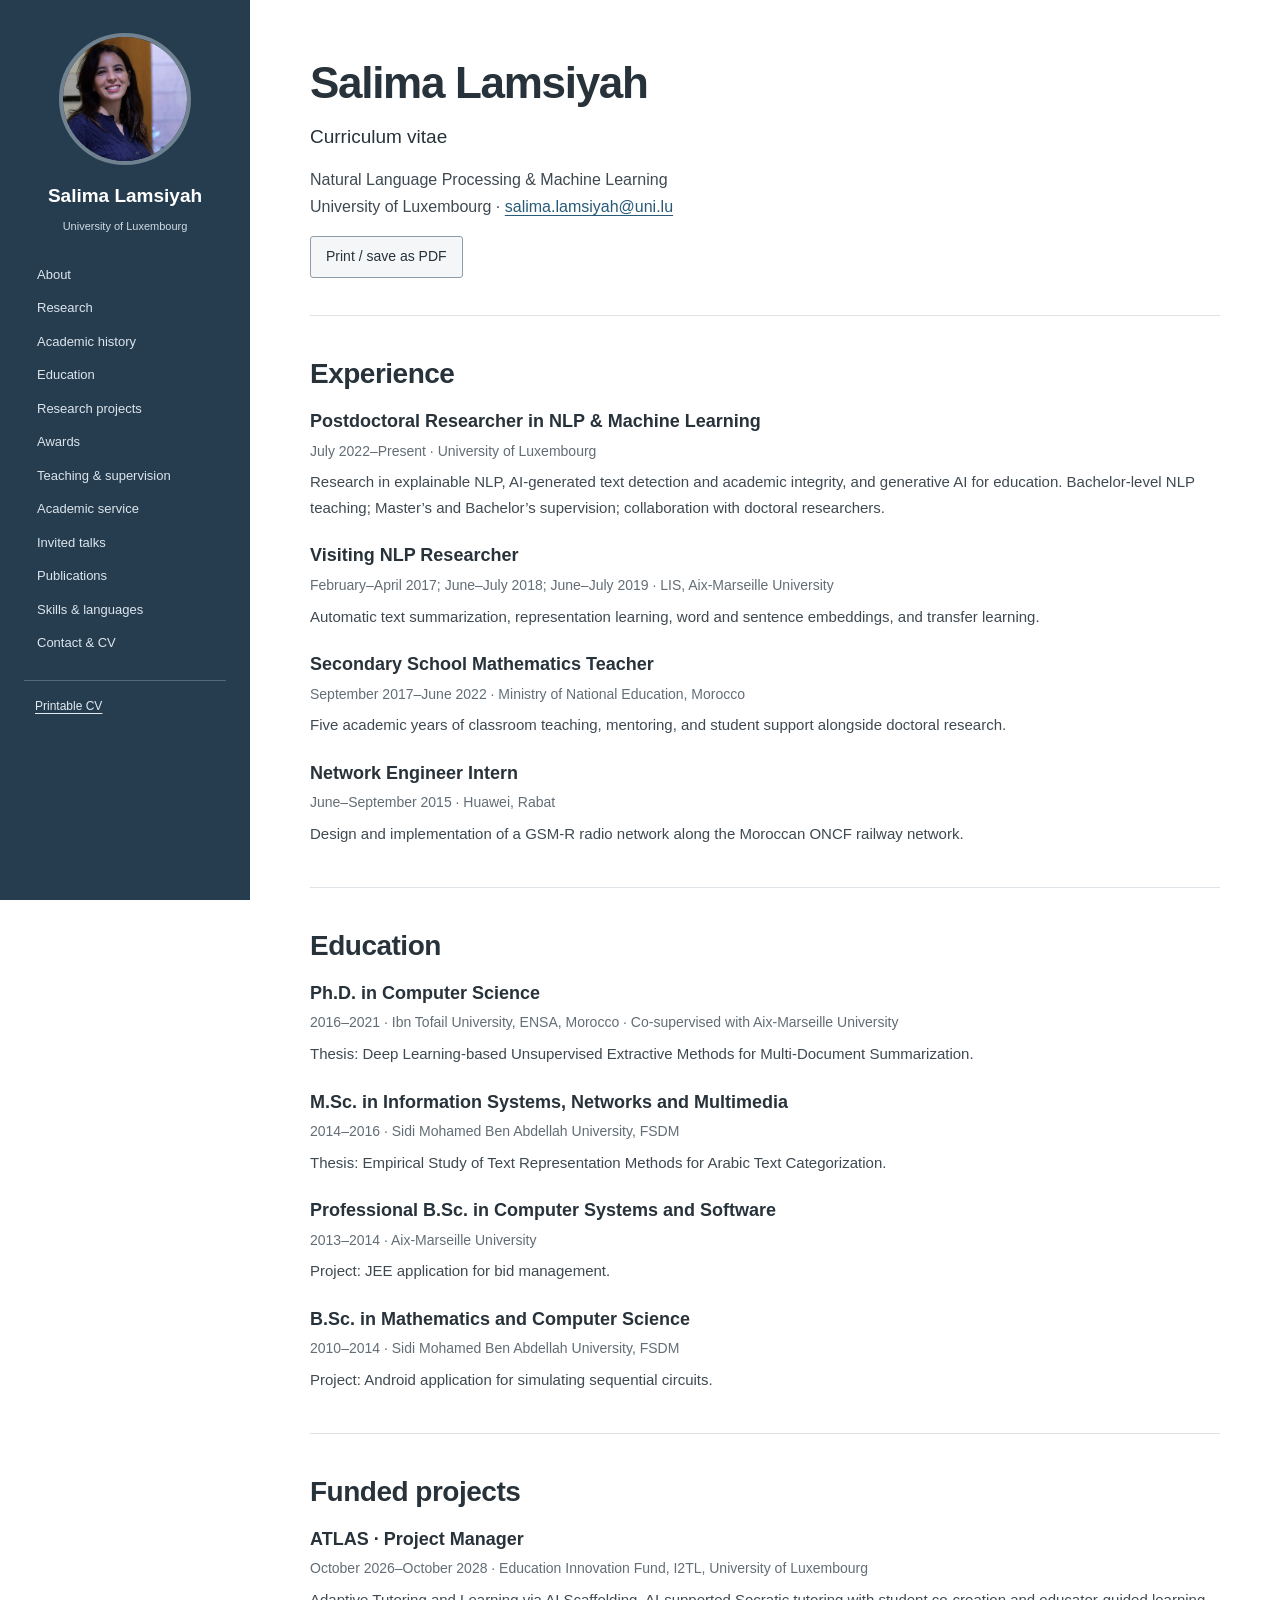
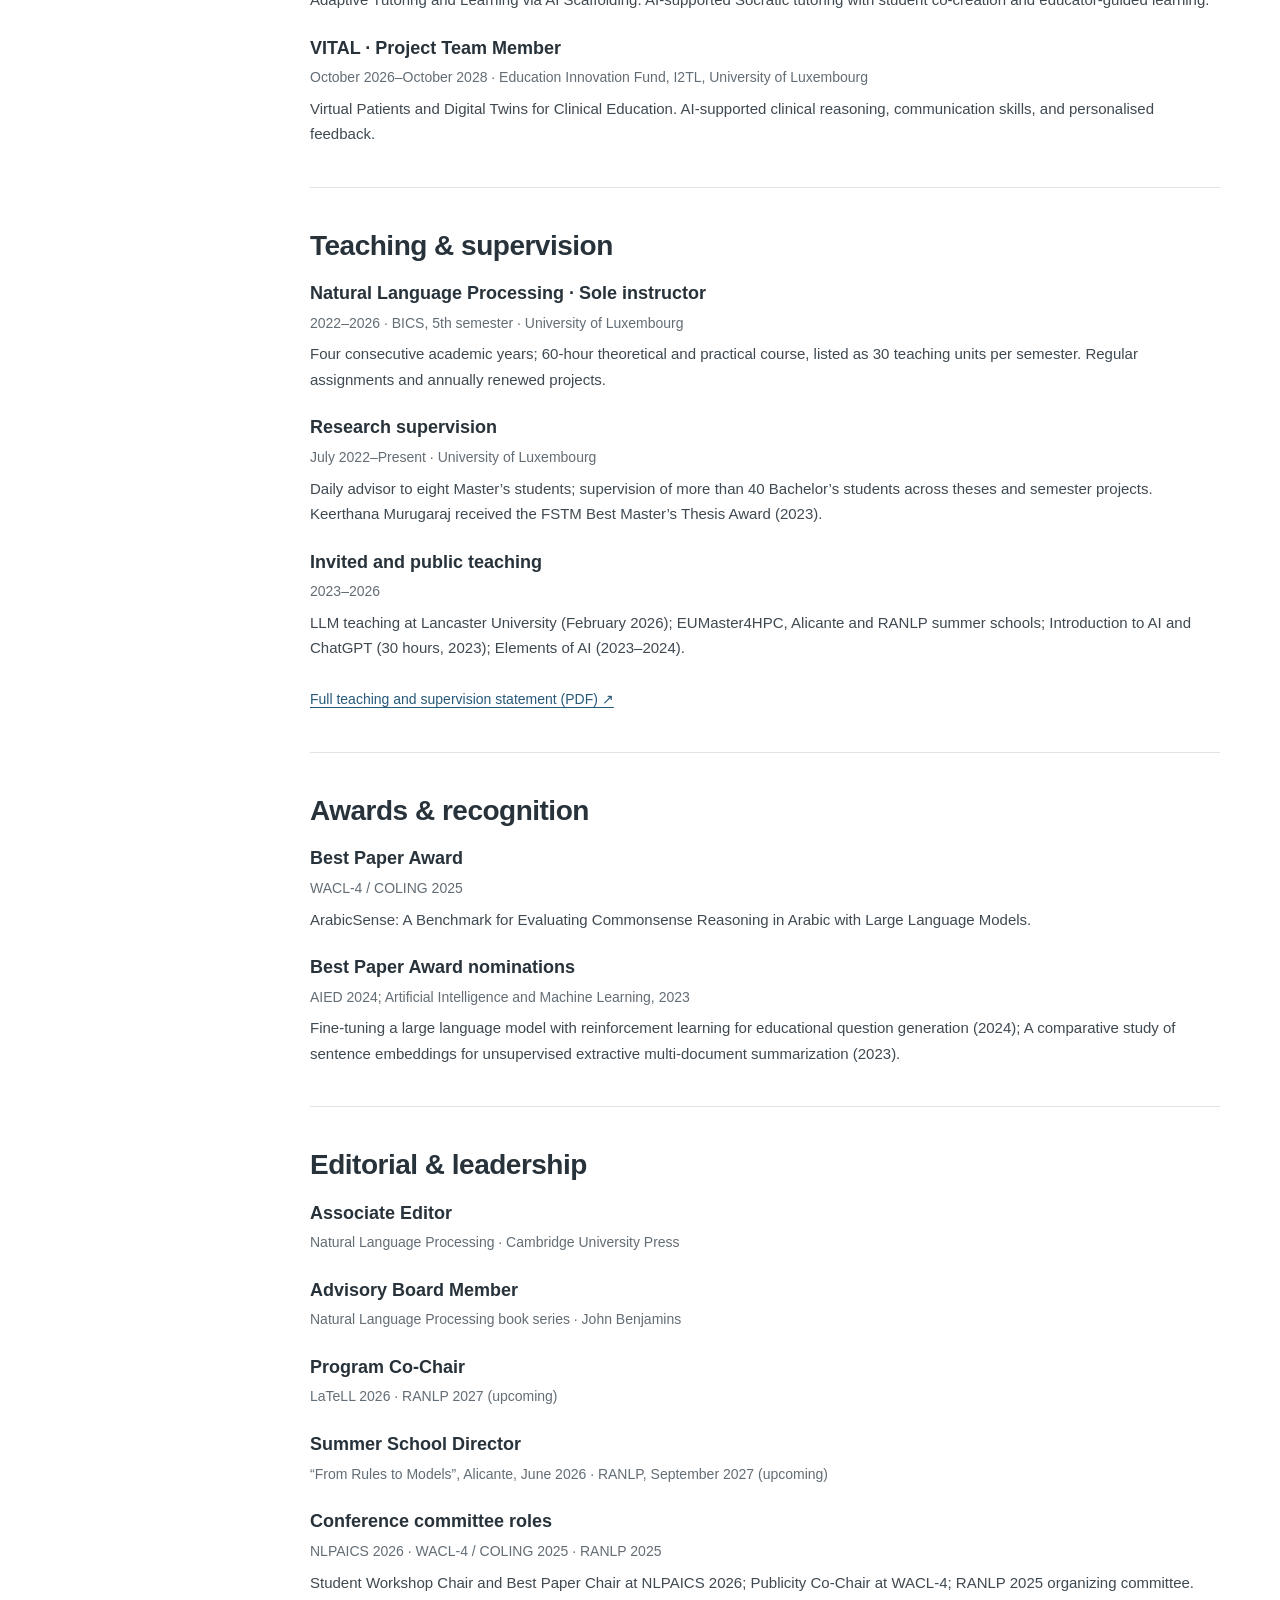
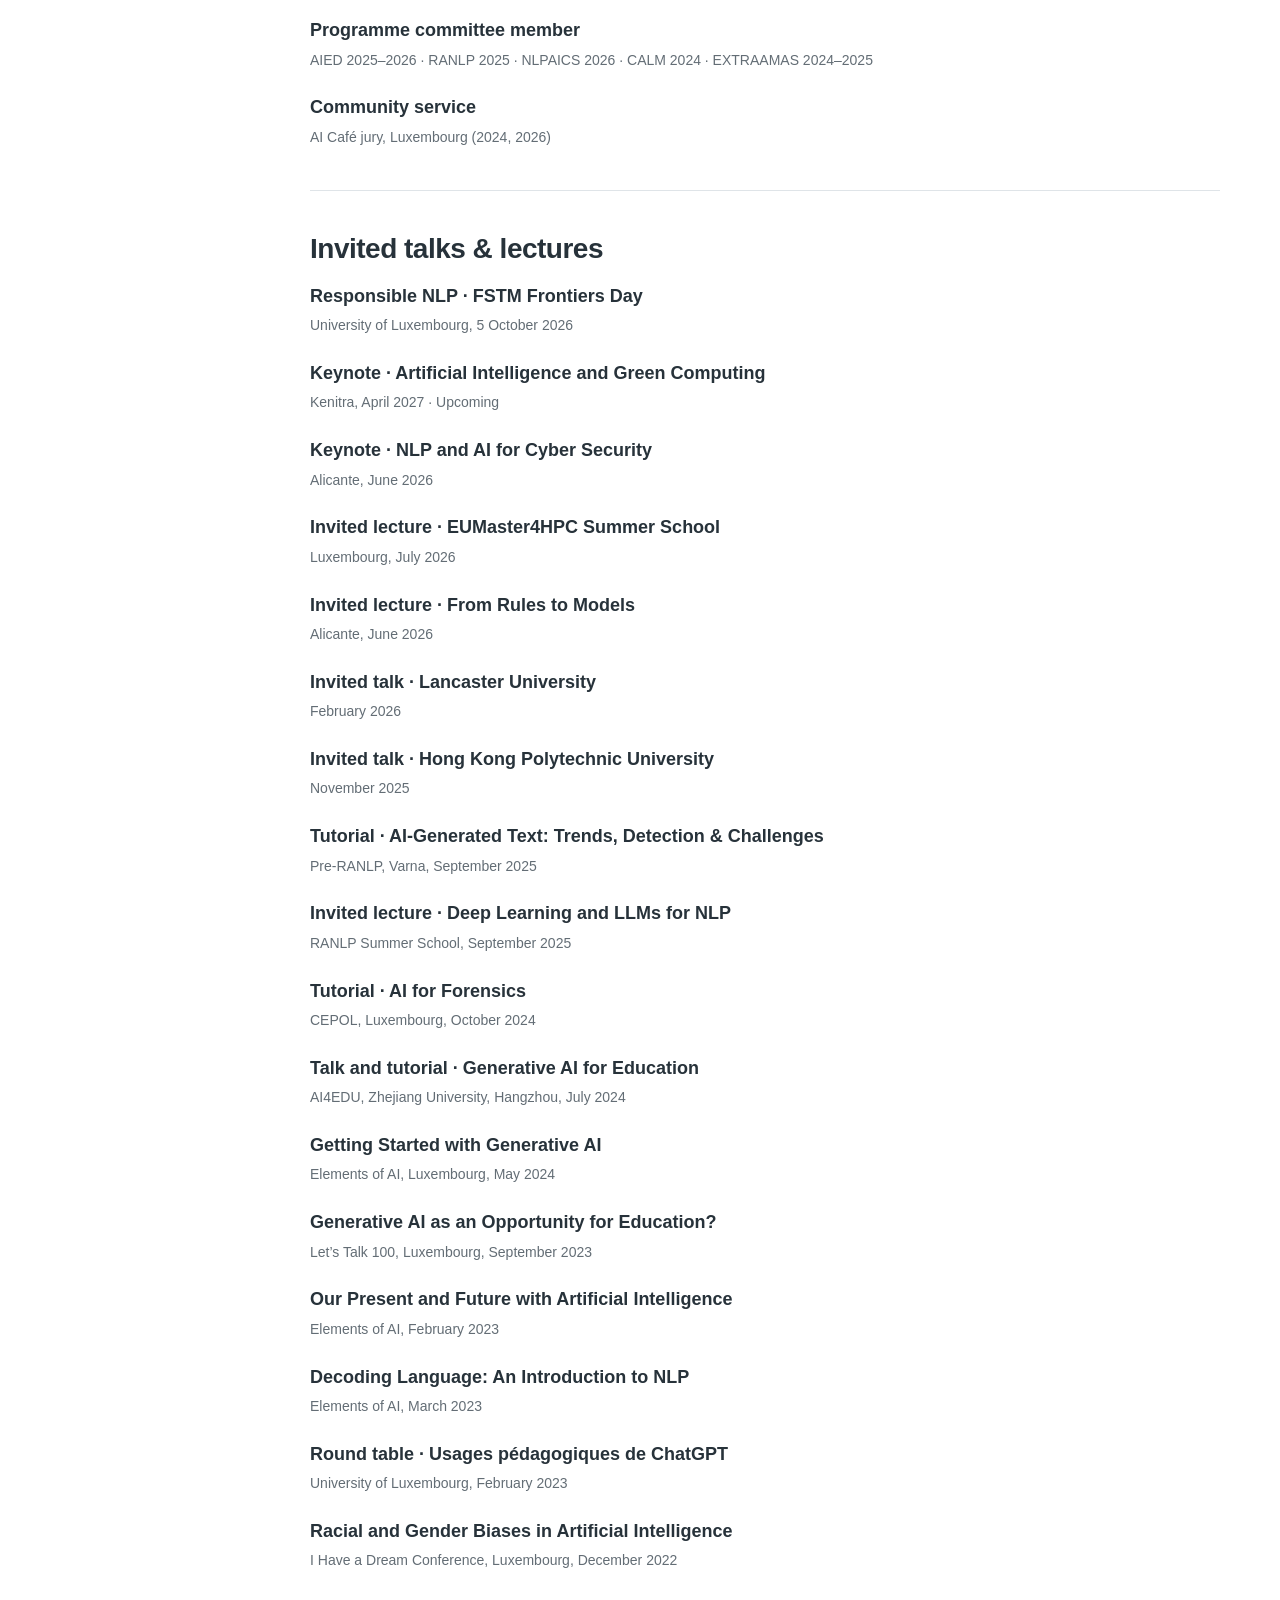
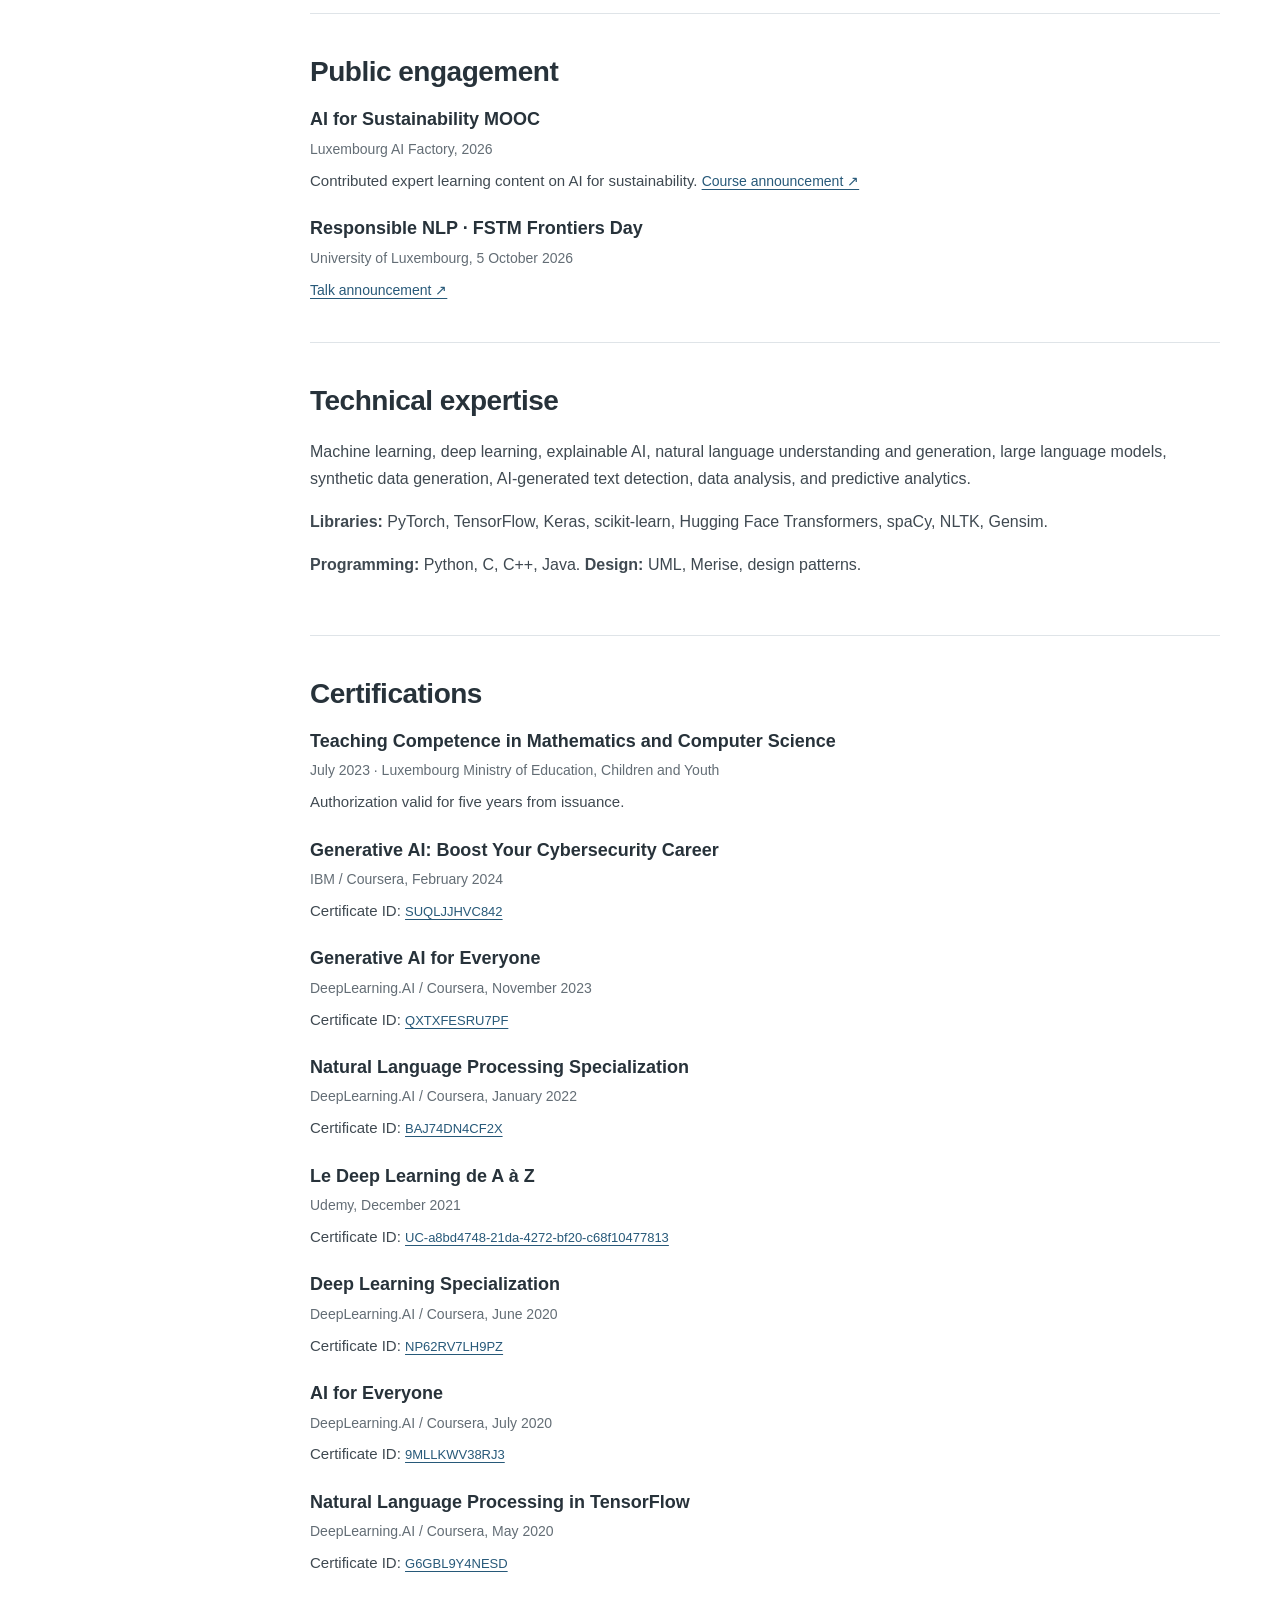
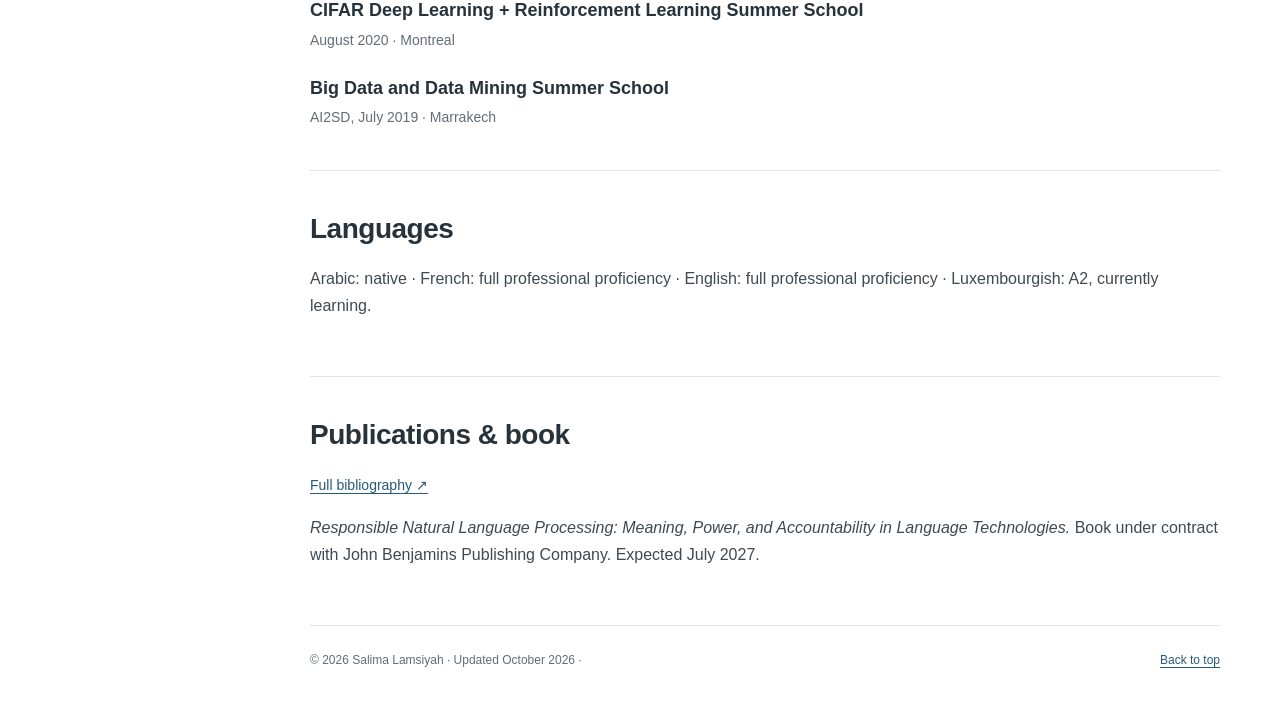
==== commit 169ee844: "Update public bibliography and add certificate verification links" ====
--- a/cv.html
+++ b/cv.html
@@ -1 +1 @@
-<!doctype html><html lang="en"><head><meta charset="utf-8"><meta name="viewport" content="width=device-width,initial-scale=1"><title>Curriculum vitae | Salima Lamsiyah</title><meta name="description" content="Academic website of Dr. Salima Lamsiyah, NLP and machine learning researcher at the University of Luxembourg. Research, publications, teaching and academic service."><meta name="theme-color" content="#263d50"><link rel="canonical" href="https://lamsiyah.github.io/salimalamsiyah.github.io/cv.html"><meta property="og:title" content="Curriculum vitae | Salima Lamsiyah"><meta property="og:type" content="website"><meta property="og:image" content="https://lamsiyah.github.io/salimalamsiyah.github.io/assets/salima-lamsiyah.jpg"><link rel="icon" href="assets/favicon.svg" type="image/svg+xml"><link rel="stylesheet" href="styles.css?v=2"><script src="site.js?v=2" defer></script></head><body><a class="skip" href="#main">Skip to content</a><aside class="sidebar"><a class="profile" href="index.html#about"><span class="photo"><img src="assets/salima-lamsiyah.jpg" alt="Salima Lamsiyah" width="1067" height="1600"></span><span class="sidebar-name">Salima Lamsiyah</span></a><p class="sidebar-affiliation">University of Luxembourg</p><button class="menu-toggle" aria-expanded="false" aria-controls="navigation">Sections <span aria-hidden="true">☰</span></button><nav id="navigation" aria-label="Sections"><a href="index.html#about">About</a><a href="index.html#research">Research</a><a href="index.html#experience">Academic history</a><a href="index.html#education">Education</a><a href="index.html#projects">Research projects</a><a href="index.html#awards">Awards</a><a href="index.html#teaching">Teaching & supervision</a><a href="index.html#service">Academic service</a><a href="index.html#talks">Invited talks</a><a href="index.html#publications">Publications</a><a href="index.html#skills">Skills & languages</a><a href="index.html#contact">Contact & CV</a></nav><a class="sidebar-cv" href="cv.html">Printable CV</a></aside><main id="main"><section class="academic-section intro"><h1>Salima Lamsiyah</h1><p class="position">Curriculum vitae</p><p>Natural Language Processing &amp; Machine Learning<br>University of Luxembourg · <a href="mailto:salima.lamsiyah@uni.lu">salima.lamsiyah@uni.lu</a></p><button class="print-button" onclick="window.print()">Print / save as PDF</button></section><section class="academic-section" id="cv-0"><h2>Experience</h2><article class="cv-item"><h3>Postdoctoral Researcher in NLP & Machine Learning</h3><p class="paper-meta">July 2022–Present · University of Luxembourg</p><p>Research in explainable NLP, AI-generated text detection and academic integrity, and generative AI for education. Bachelor-level NLP teaching; Master’s and Bachelor’s supervision; collaboration with doctoral researchers.</p></article><article class="cv-item"><h3>Visiting NLP Researcher</h3><p class="paper-meta">February–April 2017; June–July 2018; June–July 2019 · LIS, Aix-Marseille University</p><p>Automatic text summarization, representation learning, word and sentence embeddings, and transfer learning.</p></article><article class="cv-item"><h3>Secondary School Mathematics Teacher</h3><p class="paper-meta">September 2017–June 2022 · Ministry of National Education, Morocco</p><p>Five academic years of classroom teaching, mentoring, and student support alongside doctoral research.</p></article><article class="cv-item"><h3>Network Engineer Intern</h3><p class="paper-meta">June–September 2015 · Huawei, Rabat</p><p>Design and implementation of a GSM-R radio network along the Moroccan ONCF railway network.</p></article></section><section class="academic-section" id="cv-1"><h2>Education</h2><article class="cv-item"><h3>Ph.D. in Computer Science</h3><p class="paper-meta">2016–2021 · Ibn Tofail University, ENSA, Morocco · Co-supervised with Aix-Marseille University</p><p>Thesis: Deep Learning-based Unsupervised Extractive Methods for Multi-Document Summarization.</p></article><article class="cv-item"><h3>M.Sc. in Information Systems, Networks and Multimedia</h3><p class="paper-meta">2014–2016 · Sidi Mohamed Ben Abdellah University, FSDM</p><p>Thesis: Empirical Study of Text Representation Methods for Arabic Text Categorization.</p></article><article class="cv-item"><h3>Professional B.Sc. in Computer Systems and Software</h3><p class="paper-meta">2013–2014 · Aix-Marseille University</p><p>Project: JEE application for bid management.</p></article><article class="cv-item"><h3>B.Sc. in Mathematics and Computer Science</h3><p class="paper-meta">2010–2014 · Sidi Mohamed Ben Abdellah University, FSDM</p><p>Project: Android application for simulating sequential circuits.</p></article></section><section class="academic-section" id="cv-2"><h2>Funded projects</h2><article class="cv-item"><h3>ATLAS · Project Manager</h3><p class="paper-meta">October 2026–October 2028 · Education Innovation Fund, I2TL, University of Luxembourg</p><p>Adaptive Tutoring and Learning via AI Scaffolding. AI-supported Socratic tutoring with student co-creation and educator-guided learning.</p></article><article class="cv-item"><h3>VITAL · Project Team Member</h3><p class="paper-meta">October 2026–October 2028 · Education Innovation Fund, I2TL, University of Luxembourg</p><p>Virtual Patients and Digital Twins for Clinical Education. AI-supported clinical reasoning, communication skills, and personalised feedback.</p></article></section><section class="academic-section" id="cv-3"><h2>Teaching & supervision</h2><article class="cv-item"><h3>Natural Language Processing · Sole instructor</h3><p class="paper-meta">2022–2026 · BICS, 5th semester · University of Luxembourg</p><p>Four consecutive academic years; 60-hour theoretical and practical course, listed as 30 teaching units per semester. Regular assignments and annually renewed projects.</p></article><article class="cv-item"><h3>Research supervision</h3><p class="paper-meta">July 2022–Present · University of Luxembourg</p><p>Daily advisor to eight Master’s students; supervision of more than 40 Bachelor’s students across theses and semester projects. Keerthana Murugaraj received the FSTM Best Master’s Thesis Award (2023).</p></article><article class="cv-item"><h3>Invited and public teaching</h3><p class="paper-meta">2023–2026</p><p>LLM teaching at Lancaster University (February 2026); EUMaster4HPC, Alicante and RANLP summer schools; Introduction to AI and ChatGPT (30 hours, 2023); Elements of AI (2023–2024).</p></article><a class="text-link" href="assets/teaching.pdf">Full teaching and supervision statement (PDF) ↗</a></section><section class="academic-section" id="cv-4"><h2>Awards & recognition</h2><article class="cv-item"><h3>Best Paper Award</h3><p class="paper-meta">WACL-4 / COLING 2025</p><p>ArabicSense: A Benchmark for Evaluating Commonsense Reasoning in Arabic with Large Language Models.</p></article><article class="cv-item"><h3>Best Paper Award nominations</h3><p class="paper-meta">AIED 2024; Artificial Intelligence and Machine Learning, 2023</p><p>Fine-tuning a large language model with reinforcement learning for educational question generation (2024); A comparative study of sentence embeddings for unsupervised extractive multi-document summarization (2023).</p></article></section><section class="academic-section" id="service-details"><h2>Editorial & leadership</h2><article class="cv-item"><h3>Associate Editor</h3><p class="paper-meta">Natural Language Processing · Cambridge University Press</p></article><article class="cv-item"><h3>Advisory Board Member</h3><p class="paper-meta">Natural Language Processing book series · John Benjamins</p></article><article class="cv-item"><h3>Program Co-Chair</h3><p class="paper-meta">LaTeLL 2026 · RANLP 2027 (upcoming)</p></article><article class="cv-item"><h3>Summer School Director</h3><p class="paper-meta">“From Rules to Models”, Alicante, June 2026 · RANLP, September 2027 (upcoming)</p></article><article class="cv-item"><h3>Conference committee roles</h3><p class="paper-meta">NLPAICS 2026 · WACL-4 / COLING 2025 · RANLP 2025</p><p>Student Workshop Chair and Best Paper Chair at NLPAICS 2026; Publicity Co-Chair at WACL-4; RANLP 2025 organizing committee.</p></article><article class="cv-item"><h3>Programme committee member</h3><p class="paper-meta">AIED 2025–2026 · RANLP 2025 · NLPAICS 2026 · CALM 2024 · EXTRAAMAS 2024–2025</p></article><article class="cv-item"><h3>Community service</h3><p class="paper-meta">AI Café jury, Luxembourg (2024, 2026)</p></article></section><section class="academic-section" id="cv-6"><h2>Invited talks & lectures</h2><article class="cv-item"><h3>Responsible NLP · FSTM Frontiers Day</h3><p class="paper-meta">University of Luxembourg, 5 October 2026</p></article><article class="cv-item"><h3>Keynote · Artificial Intelligence and Green Computing</h3><p class="paper-meta">Kenitra, April 2027 · Upcoming</p></article><article class="cv-item"><h3>Keynote · NLP and AI for Cyber Security</h3><p class="paper-meta">Alicante, June 2026</p></article><article class="cv-item"><h3>Invited lecture · EUMaster4HPC Summer School</h3><p class="paper-meta">Luxembourg, July 2026</p></article><article class="cv-item"><h3>Invited lecture · From Rules to Models</h3><p class="paper-meta">Alicante, June 2026</p></article><article class="cv-item"><h3>Invited talk · Lancaster University</h3><p class="paper-meta">February 2026</p></article><article class="cv-item"><h3>Invited talk · Hong Kong Polytechnic University</h3><p class="paper-meta">November 2025</p></article><article class="cv-item"><h3>Tutorial · AI-Generated Text: Trends, Detection & Challenges</h3><p class="paper-meta">Pre-RANLP, Varna, September 2025</p></article><article class="cv-item"><h3>Invited lecture · Deep Learning and LLMs for NLP</h3><p class="paper-meta">RANLP Summer School, September 2025</p></article><article class="cv-item"><h3>Tutorial · AI for Forensics</h3><p class="paper-meta">CEPOL, Luxembourg, October 2024</p></article><article class="cv-item"><h3>Talk and tutorial · Generative AI for Education</h3><p class="paper-meta">AI4EDU, Zhejiang University, Hangzhou, July 2024</p></article><article class="cv-item"><h3>Getting Started with Generative AI</h3><p class="paper-meta">Elements of AI, Luxembourg, May 2024</p></article><article class="cv-item"><h3>Generative AI as an Opportunity for Education?</h3><p class="paper-meta">Let’s Talk 100, Luxembourg, September 2023</p></article><article class="cv-item"><h3>Our Present and Future with Artificial Intelligence</h3><p class="paper-meta">Elements of AI, February 2023</p></article><article class="cv-item"><h3>Decoding Language: An Introduction to NLP</h3><p class="paper-meta">Elements of AI, March 2023</p></article><article class="cv-item"><h3>Round table · Usages pédagogiques de ChatGPT</h3><p class="paper-meta">University of Luxembourg, February 2023</p></article><article class="cv-item"><h3>Racial and Gender Biases in Artificial Intelligence</h3><p class="paper-meta">I Have a Dream Conference, Luxembourg, December 2022</p></article></section><section class="academic-section" id="cv-7"><h2>Public engagement</h2><article class="cv-item"><h3>AI for Sustainability MOOC</h3><p class="paper-meta">Luxembourg AI Factory, 2026</p><p>Contributed expert learning content on AI for sustainability. <a class="text-link" href="https://www.linkedin.com/feed/update/urn:li:ugcPost:7513586176486875137/">Course announcement ↗</a></p></article><article class="cv-item"><h3>Responsible NLP · FSTM Frontiers Day</h3><p class="paper-meta">University of Luxembourg, 5 October 2026</p><p><a class="text-link" href="https://www.linkedin.com/feed/update/urn:li:activity:7519778865804812288/">Talk announcement ↗</a></p></article></section><section class="academic-section" id="cv-8"><h2>Technical expertise</h2><p>Machine learning, deep learning, explainable AI, natural language understanding and generation, large language models, synthetic data generation, AI-generated text detection, data analysis, and predictive analytics.</p><p><strong>Libraries:</strong> PyTorch, TensorFlow, Keras, scikit-learn, Hugging Face Transformers, spaCy, NLTK, Gensim.</p><p><strong>Programming:</strong> Python, C, C++, Java. <strong>Design:</strong> UML, Merise, design patterns.</p></section><section class="academic-section" id="cv-9"><h2>Certifications</h2><article class="cv-item"><h3>Teaching Competence in Mathematics and Computer Science</h3><p class="paper-meta">July 2023 · Luxembourg Ministry of Education, Children and Youth</p><p>Authorization valid for five years from issuance.</p></article><article class="cv-item"><h3>Generative AI: Boost Your Cybersecurity Career</h3><p class="paper-meta">IBM / Coursera, February 2024</p></article><article class="cv-item"><h3>Generative AI for Everyone</h3><p class="paper-meta">DeepLearning.AI / Coursera, November 2023</p></article><article class="cv-item"><h3>Natural Language Processing Specialization</h3><p class="paper-meta">DeepLearning.AI / Coursera, January 2022</p></article><article class="cv-item"><h3>Le Deep Learning de A à Z</h3><p class="paper-meta">Udemy, December 2021</p></article><article class="cv-item"><h3>Deep Learning Specialization; AI for Everyone; NLP in TensorFlow</h3><p class="paper-meta">Coursera, 2020</p></article><article class="cv-item"><h3>CIFAR Deep Learning + Reinforcement Learning Summer School</h3><p class="paper-meta">August 2020 · Montreal</p></article><article class="cv-item"><h3>Big Data and Data Mining Summer School</h3><p class="paper-meta">AI2SD, July 2019 · Marrakech</p></article></section><section class="academic-section" id="cv-10"><h2>Languages</h2><p>Arabic: native · French: full professional proficiency · English: full professional proficiency · Luxembourgish: A2, currently learning.</p></section><section class="academic-section" id="cv-11"><h2>Publications & book</h2><p><a class="text-link" href="publications.html">Full bibliography ↗</a></p><p><em>Responsible Natural Language Processing: Meaning, Power, and Accountability in Language Technologies.</em> Book under contract with John Benjamins Publishing Company. Expected July 2027.</p></section><footer>© 2026 Salima Lamsiyah · Updated October 2026 · <a href="#main">Back to top</a></footer></main></body></html>+<!doctype html><html lang="en"><head><meta charset="utf-8"><meta name="viewport" content="width=device-width,initial-scale=1"><title>Curriculum vitae | Salima Lamsiyah</title><meta name="description" content="Academic website of Dr. Salima Lamsiyah, NLP and machine learning researcher at the University of Luxembourg. Research, publications, teaching and academic service."><meta name="theme-color" content="#263d50"><link rel="canonical" href="https://lamsiyah.github.io/salimalamsiyah.github.io/cv.html"><meta property="og:title" content="Curriculum vitae | Salima Lamsiyah"><meta property="og:type" content="website"><meta property="og:image" content="https://lamsiyah.github.io/salimalamsiyah.github.io/assets/salima-lamsiyah.jpg"><link rel="icon" href="assets/favicon.svg" type="image/svg+xml"><link rel="stylesheet" href="styles.css?v=3"><script src="site.js?v=2" defer></script></head><body><a class="skip" href="#main">Skip to content</a><aside class="sidebar"><a class="profile" href="index.html#about"><span class="photo"><img src="assets/salima-lamsiyah.jpg" alt="Salima Lamsiyah" width="1067" height="1600"></span><span class="sidebar-name">Salima Lamsiyah</span></a><p class="sidebar-affiliation">University of Luxembourg</p><button class="menu-toggle" aria-expanded="false" aria-controls="navigation">Sections <span aria-hidden="true">☰</span></button><nav id="navigation" aria-label="Sections"><a href="index.html#about">About</a><a href="index.html#research">Research</a><a href="index.html#experience">Academic history</a><a href="index.html#education">Education</a><a href="index.html#projects">Research projects</a><a href="index.html#awards">Awards</a><a href="index.html#teaching">Teaching & supervision</a><a href="index.html#service">Academic service</a><a href="index.html#talks">Invited talks</a><a href="index.html#publications">Publications</a><a href="index.html#skills">Skills & languages</a><a href="index.html#contact">Contact & CV</a></nav><a class="sidebar-cv" href="cv.html">Printable CV</a></aside><main id="main"><section class="academic-section intro"><h1>Salima Lamsiyah</h1><p class="position">Curriculum vitae</p><p>Natural Language Processing &amp; Machine Learning<br>University of Luxembourg · <a href="mailto:salima.lamsiyah@uni.lu">salima.lamsiyah@uni.lu</a></p><button class="print-button" onclick="window.print()">Print / save as PDF</button></section><section class="academic-section" id="cv-0"><h2>Experience</h2><article class="cv-item"><h3>Postdoctoral Researcher in NLP & Machine Learning</h3><p class="paper-meta">July 2022–Present · University of Luxembourg</p><p>Research in explainable NLP, AI-generated text detection and academic integrity, and generative AI for education. Bachelor-level NLP teaching; Master’s and Bachelor’s supervision; collaboration with doctoral researchers.</p></article><article class="cv-item"><h3>Visiting NLP Researcher</h3><p class="paper-meta">February–April 2017; June–July 2018; June–July 2019 · LIS, Aix-Marseille University</p><p>Automatic text summarization, representation learning, word and sentence embeddings, and transfer learning.</p></article><article class="cv-item"><h3>Secondary School Mathematics Teacher</h3><p class="paper-meta">September 2017–June 2022 · Ministry of National Education, Morocco</p><p>Five academic years of classroom teaching, mentoring, and student support alongside doctoral research.</p></article><article class="cv-item"><h3>Network Engineer Intern</h3><p class="paper-meta">June–September 2015 · Huawei, Rabat</p><p>Design and implementation of a GSM-R radio network along the Moroccan ONCF railway network.</p></article></section><section class="academic-section" id="cv-1"><h2>Education</h2><article class="cv-item"><h3>Ph.D. in Computer Science</h3><p class="paper-meta">2016–2021 · Ibn Tofail University, ENSA, Morocco · Co-supervised with Aix-Marseille University</p><p>Thesis: Deep Learning-based Unsupervised Extractive Methods for Multi-Document Summarization.</p></article><article class="cv-item"><h3>M.Sc. in Information Systems, Networks and Multimedia</h3><p class="paper-meta">2014–2016 · Sidi Mohamed Ben Abdellah University, FSDM</p><p>Thesis: Empirical Study of Text Representation Methods for Arabic Text Categorization.</p></article><article class="cv-item"><h3>Professional B.Sc. in Computer Systems and Software</h3><p class="paper-meta">2013–2014 · Aix-Marseille University</p><p>Project: JEE application for bid management.</p></article><article class="cv-item"><h3>B.Sc. in Mathematics and Computer Science</h3><p class="paper-meta">2010–2014 · Sidi Mohamed Ben Abdellah University, FSDM</p><p>Project: Android application for simulating sequential circuits.</p></article></section><section class="academic-section" id="cv-2"><h2>Funded projects</h2><article class="cv-item"><h3>ATLAS · Project Manager</h3><p class="paper-meta">October 2026–October 2028 · Education Innovation Fund, I2TL, University of Luxembourg</p><p>Adaptive Tutoring and Learning via AI Scaffolding. AI-supported Socratic tutoring with student co-creation and educator-guided learning.</p></article><article class="cv-item"><h3>VITAL · Project Team Member</h3><p class="paper-meta">October 2026–October 2028 · Education Innovation Fund, I2TL, University of Luxembourg</p><p>Virtual Patients and Digital Twins for Clinical Education. AI-supported clinical reasoning, communication skills, and personalised feedback.</p></article></section><section class="academic-section" id="cv-3"><h2>Teaching & supervision</h2><article class="cv-item"><h3>Natural Language Processing · Sole instructor</h3><p class="paper-meta">2022–2026 · BICS, 5th semester · University of Luxembourg</p><p>Four consecutive academic years; 60-hour theoretical and practical course, listed as 30 teaching units per semester. Regular assignments and annually renewed projects.</p></article><article class="cv-item"><h3>Research supervision</h3><p class="paper-meta">July 2022–Present · University of Luxembourg</p><p>Daily advisor to eight Master’s students; supervision of more than 40 Bachelor’s students across theses and semester projects. Keerthana Murugaraj received the FSTM Best Master’s Thesis Award (2023).</p></article><article class="cv-item"><h3>Invited and public teaching</h3><p class="paper-meta">2023–2026</p><p>LLM teaching at Lancaster University (February 2026); EUMaster4HPC, Alicante and RANLP summer schools; Introduction to AI and ChatGPT (30 hours, 2023); Elements of AI (2023–2024).</p></article><a class="text-link" href="assets/teaching.pdf">Full teaching and supervision statement (PDF) ↗</a></section><section class="academic-section" id="cv-4"><h2>Awards & recognition</h2><article class="cv-item"><h3>Best Paper Award</h3><p class="paper-meta">WACL-4 / COLING 2025</p><p>ArabicSense: A Benchmark for Evaluating Commonsense Reasoning in Arabic with Large Language Models.</p></article><article class="cv-item"><h3>Best Paper Award nominations</h3><p class="paper-meta">AIED 2024; Artificial Intelligence and Machine Learning, 2023</p><p>Fine-tuning a large language model with reinforcement learning for educational question generation (2024); A comparative study of sentence embeddings for unsupervised extractive multi-document summarization (2023).</p></article></section><section class="academic-section" id="service-details"><h2>Editorial & leadership</h2><article class="cv-item"><h3>Associate Editor</h3><p class="paper-meta">Natural Language Processing · Cambridge University Press</p></article><article class="cv-item"><h3>Advisory Board Member</h3><p class="paper-meta">Natural Language Processing book series · John Benjamins</p></article><article class="cv-item"><h3>Program Co-Chair</h3><p class="paper-meta">LaTeLL 2026 · RANLP 2027 (upcoming)</p></article><article class="cv-item"><h3>Summer School Director</h3><p class="paper-meta">“From Rules to Models”, Alicante, June 2026 · RANLP, September 2027 (upcoming)</p></article><article class="cv-item"><h3>Conference committee roles</h3><p class="paper-meta">NLPAICS 2026 · WACL-4 / COLING 2025 · RANLP 2025</p><p>Student Workshop Chair and Best Paper Chair at NLPAICS 2026; Publicity Co-Chair at WACL-4; RANLP 2025 organizing committee.</p></article><article class="cv-item"><h3>Programme committee member</h3><p class="paper-meta">AIED 2025–2026 · RANLP 2025 · NLPAICS 2026 · CALM 2024 · EXTRAAMAS 2024–2025</p></article><article class="cv-item"><h3>Community service</h3><p class="paper-meta">AI Café jury, Luxembourg (2024, 2026)</p></article></section><section class="academic-section" id="cv-6"><h2>Invited talks & lectures</h2><article class="cv-item"><h3>Responsible NLP · FSTM Frontiers Day</h3><p class="paper-meta">University of Luxembourg, 5 October 2026</p></article><article class="cv-item"><h3>Keynote · Artificial Intelligence and Green Computing</h3><p class="paper-meta">Kenitra, April 2027 · Upcoming</p></article><article class="cv-item"><h3>Keynote · NLP and AI for Cyber Security</h3><p class="paper-meta">Alicante, June 2026</p></article><article class="cv-item"><h3>Invited lecture · EUMaster4HPC Summer School</h3><p class="paper-meta">Luxembourg, July 2026</p></article><article class="cv-item"><h3>Invited lecture · From Rules to Models</h3><p class="paper-meta">Alicante, June 2026</p></article><article class="cv-item"><h3>Invited talk · Lancaster University</h3><p class="paper-meta">February 2026</p></article><article class="cv-item"><h3>Invited talk · Hong Kong Polytechnic University</h3><p class="paper-meta">November 2025</p></article><article class="cv-item"><h3>Tutorial · AI-Generated Text: Trends, Detection & Challenges</h3><p class="paper-meta">Pre-RANLP, Varna, September 2025</p></article><article class="cv-item"><h3>Invited lecture · Deep Learning and LLMs for NLP</h3><p class="paper-meta">RANLP Summer School, September 2025</p></article><article class="cv-item"><h3>Tutorial · AI for Forensics</h3><p class="paper-meta">CEPOL, Luxembourg, October 2024</p></article><article class="cv-item"><h3>Talk and tutorial · Generative AI for Education</h3><p class="paper-meta">AI4EDU, Zhejiang University, Hangzhou, July 2024</p></article><article class="cv-item"><h3>Getting Started with Generative AI</h3><p class="paper-meta">Elements of AI, Luxembourg, May 2024</p></article><article class="cv-item"><h3>Generative AI as an Opportunity for Education?</h3><p class="paper-meta">Let’s Talk 100, Luxembourg, September 2023</p></article><article class="cv-item"><h3>Our Present and Future with Artificial Intelligence</h3><p class="paper-meta">Elements of AI, February 2023</p></article><article class="cv-item"><h3>Decoding Language: An Introduction to NLP</h3><p class="paper-meta">Elements of AI, March 2023</p></article><article class="cv-item"><h3>Round table · Usages pédagogiques de ChatGPT</h3><p class="paper-meta">University of Luxembourg, February 2023</p></article><article class="cv-item"><h3>Racial and Gender Biases in Artificial Intelligence</h3><p class="paper-meta">I Have a Dream Conference, Luxembourg, December 2022</p></article></section><section class="academic-section" id="cv-7"><h2>Public engagement</h2><article class="cv-item"><h3>AI for Sustainability MOOC</h3><p class="paper-meta">Luxembourg AI Factory, 2026</p><p>Contributed expert learning content on AI for sustainability. <a class="text-link" href="https://www.linkedin.com/feed/update/urn:li:ugcPost:7513586176486875137/">Course announcement ↗</a></p></article><article class="cv-item"><h3>Responsible NLP · FSTM Frontiers Day</h3><p class="paper-meta">University of Luxembourg, 5 October 2026</p><p><a class="text-link" href="https://www.linkedin.com/feed/update/urn:li:activity:7519778865804812288/">Talk announcement ↗</a></p></article></section><section class="academic-section" id="cv-8"><h2>Technical expertise</h2><p>Machine learning, deep learning, explainable AI, natural language understanding and generation, large language models, synthetic data generation, AI-generated text detection, data analysis, and predictive analytics.</p><p><strong>Libraries:</strong> PyTorch, TensorFlow, Keras, scikit-learn, Hugging Face Transformers, spaCy, NLTK, Gensim.</p><p><strong>Programming:</strong> Python, C, C++, Java. <strong>Design:</strong> UML, Merise, design patterns.</p></section><section class="academic-section" id="cv-9"><h2>Certifications</h2><article class="cv-item"><h3>Teaching Competence in Mathematics and Computer Science</h3><p class="paper-meta">July 2023 · Luxembourg Ministry of Education, Children and Youth</p><p>Authorization valid for five years from issuance.</p></article><article class="cv-item"><h3>Generative AI: Boost Your Cybersecurity Career</h3><p class="paper-meta">IBM / Coursera, February 2024</p><p class="credential">Certificate ID: <a href="https://www.coursera.org/account/accomplishments/verify/SUQLJJHVC842" aria-label="Verify Generative AI: Boost Your Cybersecurity Career certificate SUQLJJHVC842">SUQLJJHVC842</a></p></article><article class="cv-item"><h3>Generative AI for Everyone</h3><p class="paper-meta">DeepLearning.AI / Coursera, November 2023</p><p class="credential">Certificate ID: <a href="https://www.coursera.org/account/accomplishments/verify/QXTXFESRU7PF" aria-label="Verify Generative AI for Everyone certificate QXTXFESRU7PF">QXTXFESRU7PF</a></p></article><article class="cv-item"><h3>Natural Language Processing Specialization</h3><p class="paper-meta">DeepLearning.AI / Coursera, January 2022</p><p class="credential">Certificate ID: <a href="https://www.coursera.org/account/accomplishments/specialization/BAJ74DN4CF2X" aria-label="Verify Natural Language Processing Specialization certificate BAJ74DN4CF2X">BAJ74DN4CF2X</a></p></article><article class="cv-item"><h3>Le Deep Learning de A à Z</h3><p class="paper-meta">Udemy, December 2021</p><p class="credential">Certificate ID: <a href="https://www.udemy.com/certificate/UC-a8bd4748-21da-4272-bf20-c68f10477813/" aria-label="Verify Le Deep Learning de A à Z certificate UC-a8bd4748-21da-4272-bf20-c68f10477813">UC-a8bd4748-21da-4272-bf20-c68f10477813</a></p></article><article class="cv-item"><h3>Deep Learning Specialization</h3><p class="paper-meta">DeepLearning.AI / Coursera, June 2020</p><p class="credential">Certificate ID: <a href="https://www.coursera.org/account/accomplishments/specialization/NP62RV7LH9PZ" aria-label="Verify Deep Learning Specialization certificate NP62RV7LH9PZ">NP62RV7LH9PZ</a></p></article><article class="cv-item"><h3>AI for Everyone</h3><p class="paper-meta">DeepLearning.AI / Coursera, July 2020</p><p class="credential">Certificate ID: <a href="https://www.coursera.org/account/accomplishments/verify/9MLLKWV38RJ3" aria-label="Verify AI for Everyone certificate 9MLLKWV38RJ3">9MLLKWV38RJ3</a></p></article><article class="cv-item"><h3>Natural Language Processing in TensorFlow</h3><p class="paper-meta">DeepLearning.AI / Coursera, May 2020</p><p class="credential">Certificate ID: <a href="https://www.coursera.org/account/accomplishments/verify/G6GBL9Y4NESD" aria-label="Verify Natural Language Processing in TensorFlow certificate G6GBL9Y4NESD">G6GBL9Y4NESD</a></p></article><article class="cv-item"><h3>CIFAR Deep Learning + Reinforcement Learning Summer School</h3><p class="paper-meta">August 2020 · Montreal</p></article><article class="cv-item"><h3>Big Data and Data Mining Summer School</h3><p class="paper-meta">AI2SD, July 2019 · Marrakech</p></article></section><section class="academic-section" id="cv-10"><h2>Languages</h2><p>Arabic: native · French: full professional proficiency · English: full professional proficiency · Luxembourgish: A2, currently learning.</p></section><section class="academic-section" id="cv-11"><h2>Publications & book</h2><p><a class="text-link" href="publications.html">Full bibliography ↗</a></p><p><em>Responsible Natural Language Processing: Meaning, Power, and Accountability in Language Technologies.</em> Book under contract with John Benjamins Publishing Company. Expected July 2027.</p></section><footer>© 2026 Salima Lamsiyah · Updated October 2026 · <a href="#main">Back to top</a></footer></main></body></html>
--- a/styles.css
+++ b/styles.css
@@ -5,3 +5,5 @@
 @media(max-width:800px){html{scroll-padding-top:16px}.sidebar{position:relative;width:100%;padding:20px 24px;display:grid;grid-template-columns:1fr auto;align-items:center;gap:0 15px;overflow:visible}.profile{display:flex;align-items:center;text-align:left;gap:14px}.photo{width:64px;height:64px;margin:0;border-width:2px;flex-shrink:0}.sidebar-name{font-size:18px}.sidebar-affiliation{grid-column:1;font-size:11px;margin:3px 0 0 78px}.menu-toggle{display:flex;gap:16px;color:white;border:1px solid #8c9da9;background:transparent;font:inherit;font-size:12px;padding:8px 10px;grid-column:2;grid-row:1;cursor:pointer;border-radius:2px}.sidebar nav{grid-column:1/-1;display:grid;grid-template-columns:1fr 1fr;margin-top:18px;gap:3px 10px}.js .sidebar nav:not(.open){display:none}.sidebar nav a{padding:7px 10px;font-size:12px}.sidebar-cv{grid-column:1/-1;margin:15px 0 0;padding:10px 0 0;font-size:12px}.js .sidebar:has(nav:not(.open)) .sidebar-cv{display:none}main{margin:0;padding:0 24px;max-width:none}.intro{padding-top:30px}h1{font-size:35px;letter-spacing:-.7px}h2{font-size:25px}.position{font-size:17px}.academic-section{padding-top:30px;padding-bottom:30px}.profile-links{gap:10px 19px;font-size:13px;margin-bottom:23px}.publication-tools{grid-template-columns:1fr;gap:13px}.pub-item{font-size:14px}.skip{left:20px}.intro p{font-size:15px}footer{font-size:11px}.cv-item{margin-bottom:22px}}
 @media(max-width:380px){.sidebar{padding:16px;gap:8px}.sidebar-name{font-size:16px}.menu-toggle{gap:8px}.photo{width:52px;height:52px}.sidebar-affiliation{margin-left:66px}main{padding:0 20px}}
 @media print{.sidebar,.skip,.print-button,.publication-tools,#result-count,footer{display:none!important}body{font-size:10.5pt;color:#222}main{margin:0;padding:0;max-width:none}.academic-section{padding:18px 0}.intro{padding-top:0}h1{font-size:28pt}h2{font-size:18pt}h3{font-size:12pt}.cv-item,.pub-item{break-inside:avoid}.cv-item p,.paper-meta,.pub-item{font-size:10.5pt!important}a{color:#222}h2,h3{break-after:avoid}@page{margin:18mm}}
+
+.credential a{overflow-wrap:anywhere;font-size:13px}
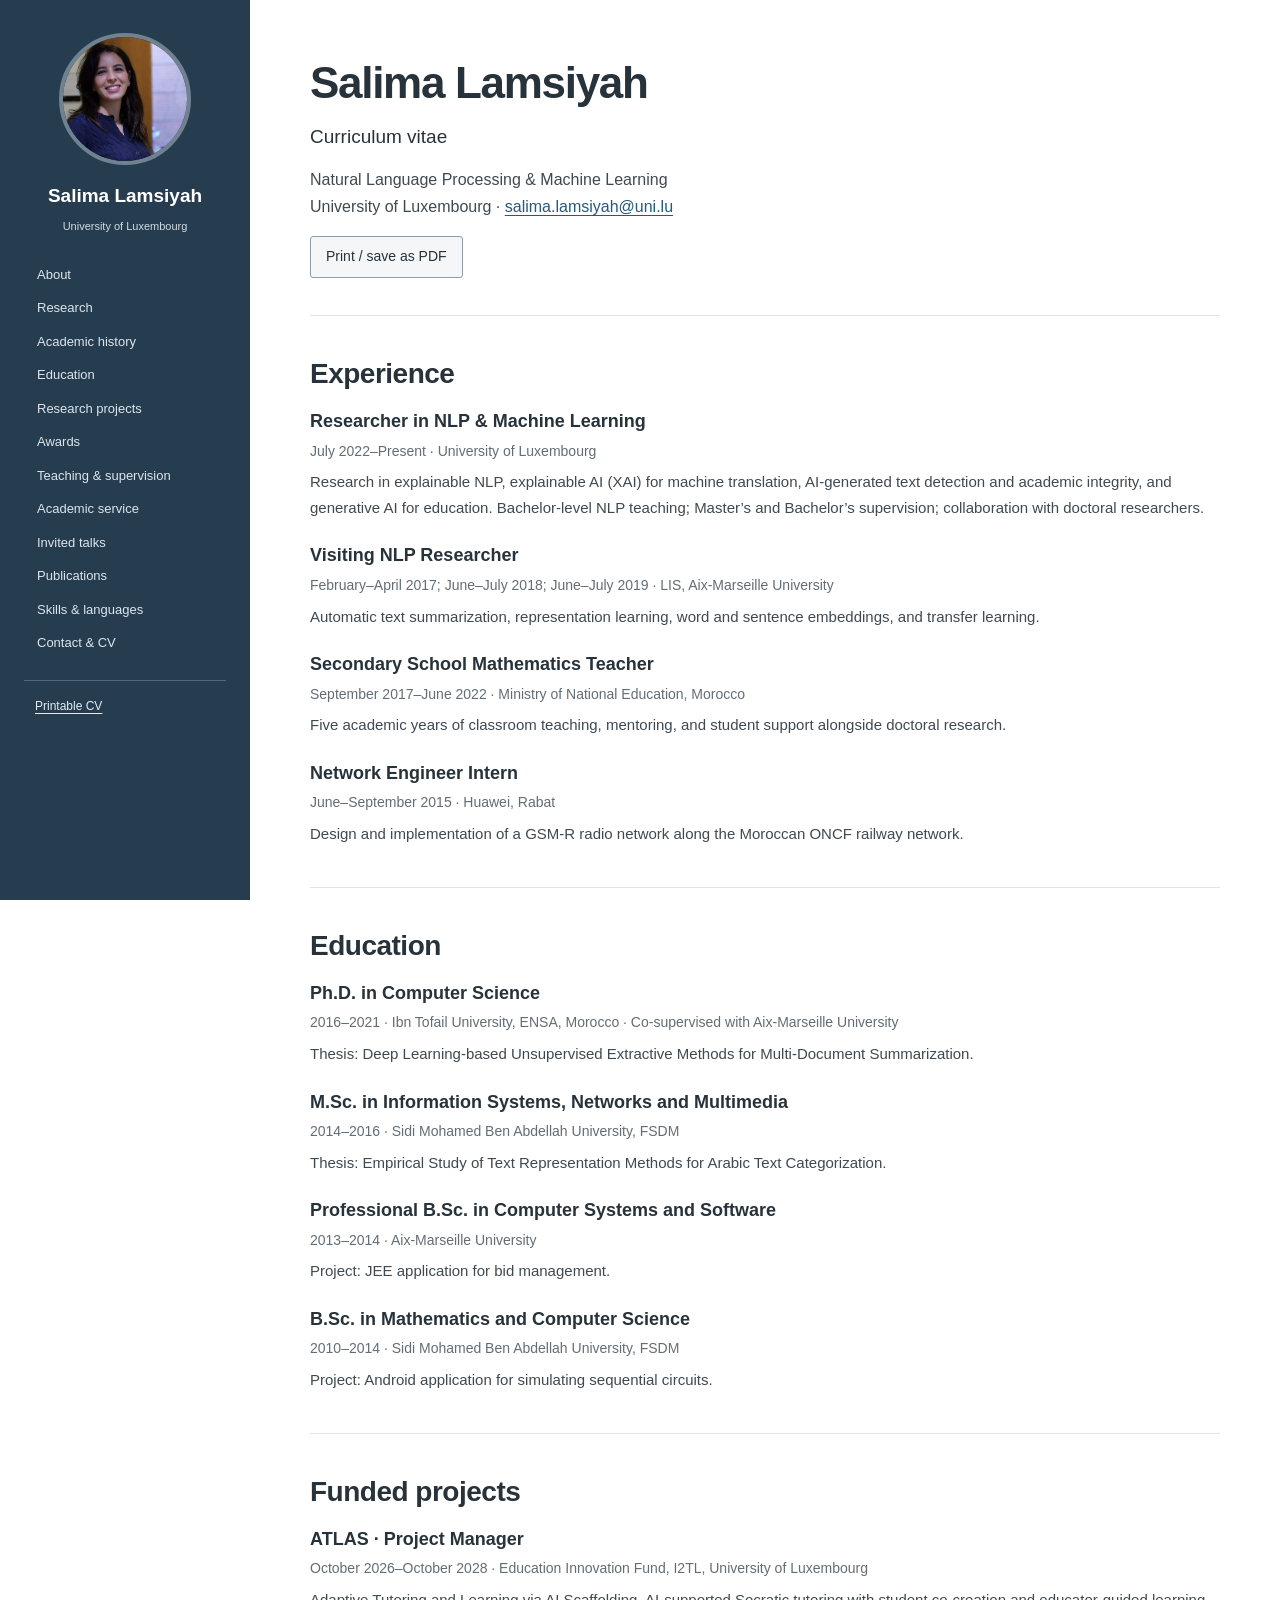
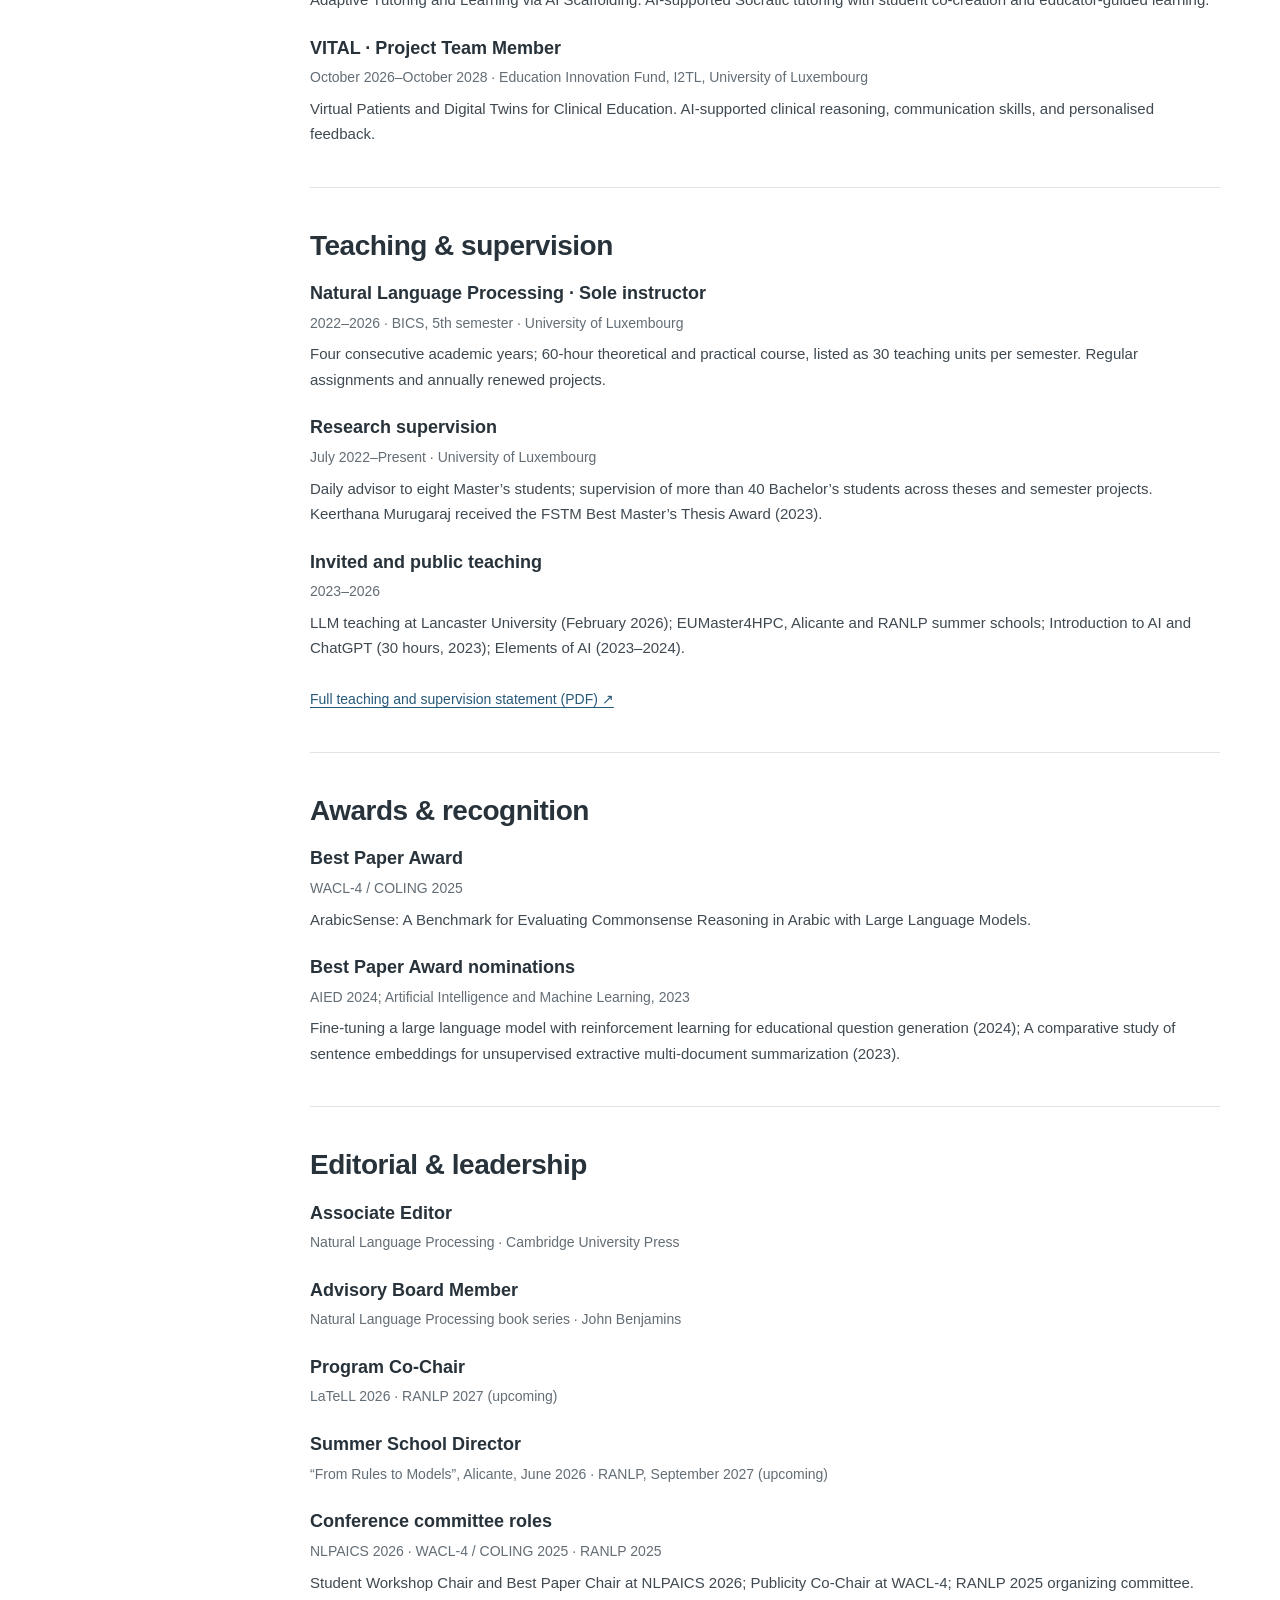
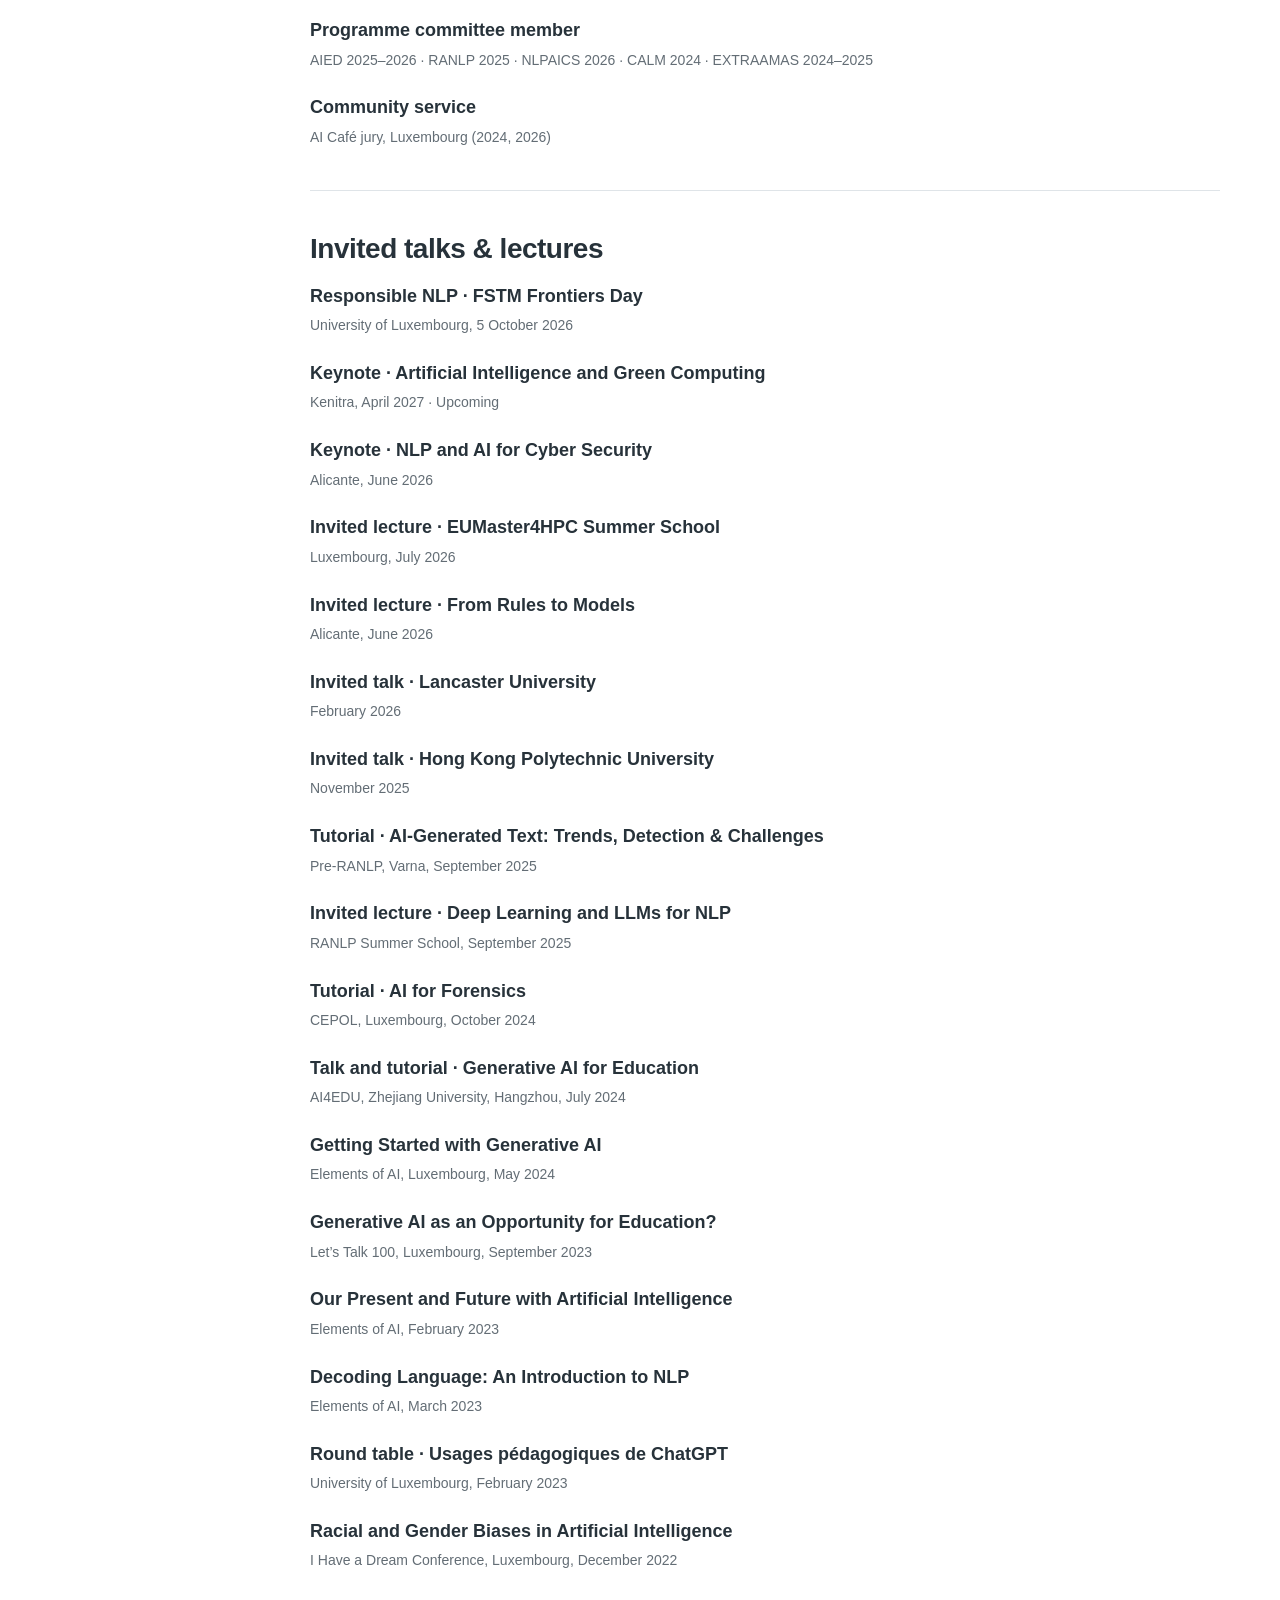
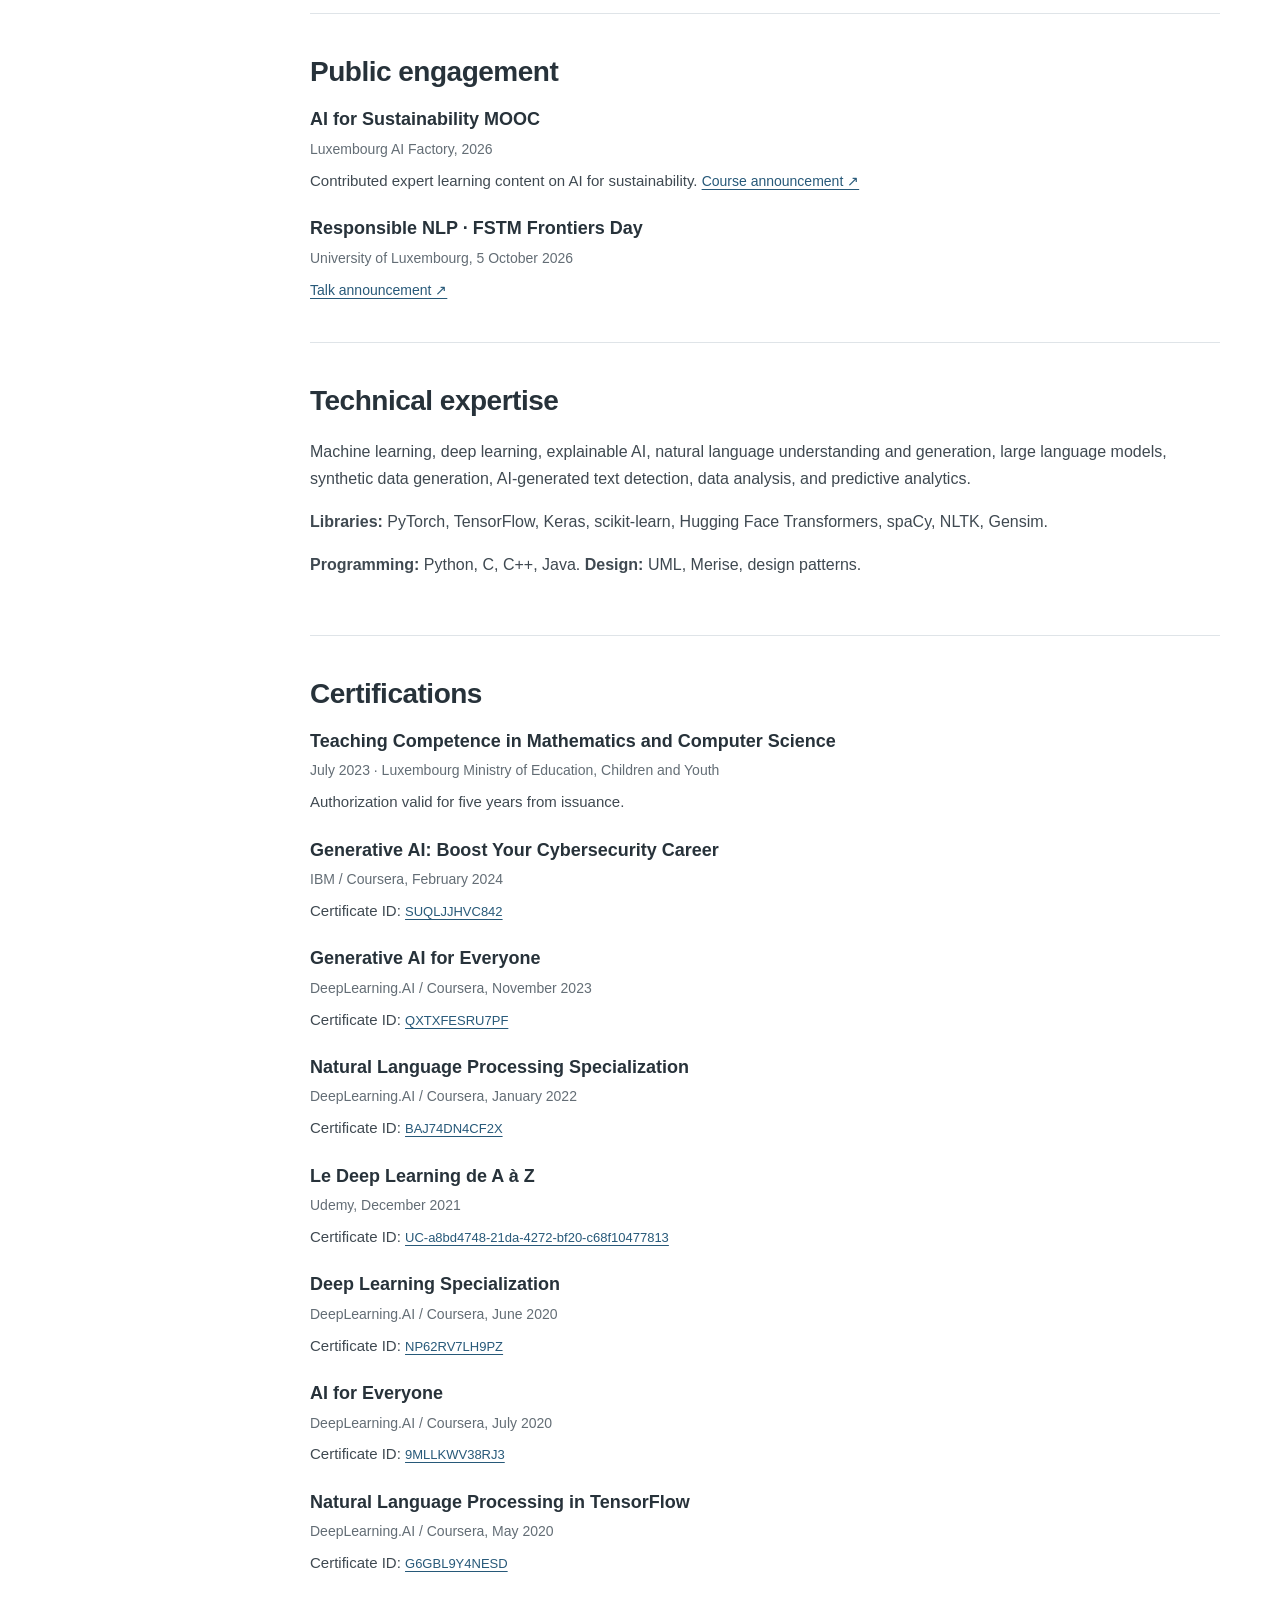
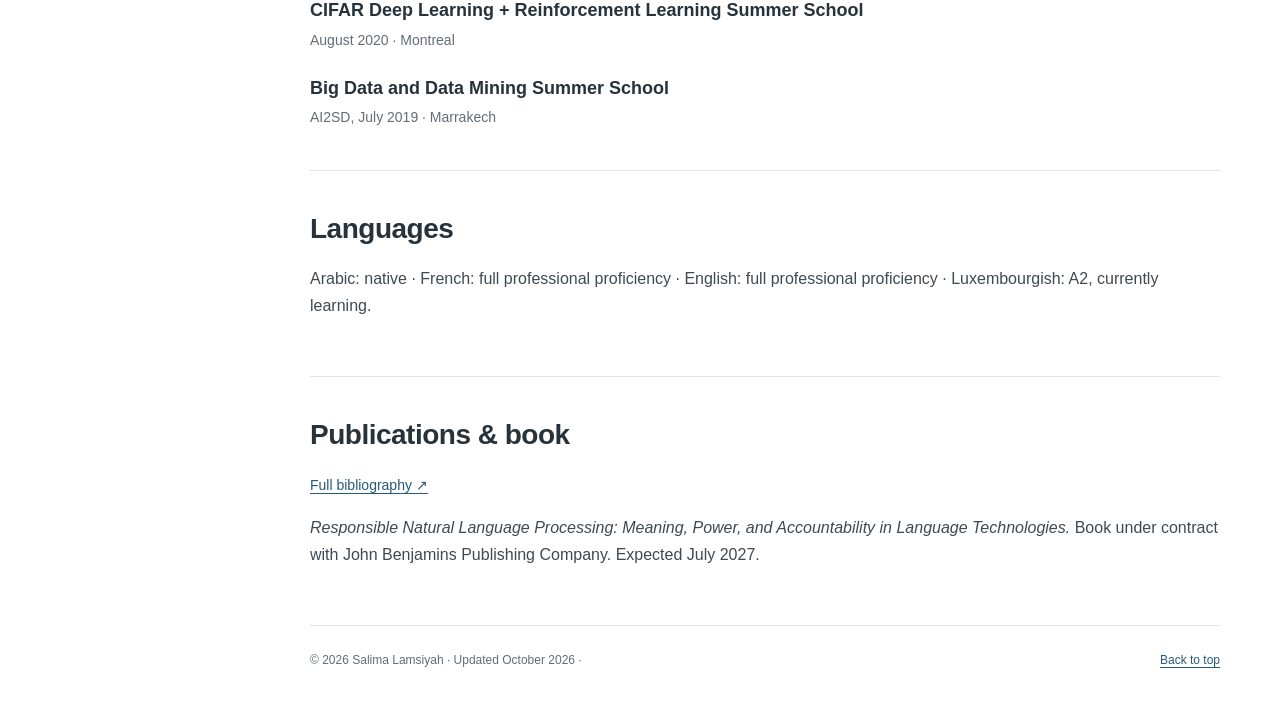
==== commit 4dee7341: "Update researcher title and machine translation XAI focus" ====
--- a/cv.html
+++ b/cv.html
@@ -1 +1 @@
-<!doctype html><html lang="en"><head><meta charset="utf-8"><meta name="viewport" content="width=device-width,initial-scale=1"><title>Curriculum vitae | Salima Lamsiyah</title><meta name="description" content="Academic website of Dr. Salima Lamsiyah, NLP and machine learning researcher at the University of Luxembourg. Research, publications, teaching and academic service."><meta name="theme-color" content="#263d50"><link rel="canonical" href="https://lamsiyah.github.io/salimalamsiyah.github.io/cv.html"><meta property="og:title" content="Curriculum vitae | Salima Lamsiyah"><meta property="og:type" content="website"><meta property="og:image" content="https://lamsiyah.github.io/salimalamsiyah.github.io/assets/salima-lamsiyah.jpg"><link rel="icon" href="assets/favicon.svg" type="image/svg+xml"><link rel="stylesheet" href="styles.css?v=3"><script src="site.js?v=2" defer></script></head><body><a class="skip" href="#main">Skip to content</a><aside class="sidebar"><a class="profile" href="index.html#about"><span class="photo"><img src="assets/salima-lamsiyah.jpg" alt="Salima Lamsiyah" width="1067" height="1600"></span><span class="sidebar-name">Salima Lamsiyah</span></a><p class="sidebar-affiliation">University of Luxembourg</p><button class="menu-toggle" aria-expanded="false" aria-controls="navigation">Sections <span aria-hidden="true">☰</span></button><nav id="navigation" aria-label="Sections"><a href="index.html#about">About</a><a href="index.html#research">Research</a><a href="index.html#experience">Academic history</a><a href="index.html#education">Education</a><a href="index.html#projects">Research projects</a><a href="index.html#awards">Awards</a><a href="index.html#teaching">Teaching & supervision</a><a href="index.html#service">Academic service</a><a href="index.html#talks">Invited talks</a><a href="index.html#publications">Publications</a><a href="index.html#skills">Skills & languages</a><a href="index.html#contact">Contact & CV</a></nav><a class="sidebar-cv" href="cv.html">Printable CV</a></aside><main id="main"><section class="academic-section intro"><h1>Salima Lamsiyah</h1><p class="position">Curriculum vitae</p><p>Natural Language Processing &amp; Machine Learning<br>University of Luxembourg · <a href="mailto:salima.lamsiyah@uni.lu">salima.lamsiyah@uni.lu</a></p><button class="print-button" onclick="window.print()">Print / save as PDF</button></section><section class="academic-section" id="cv-0"><h2>Experience</h2><article class="cv-item"><h3>Postdoctoral Researcher in NLP & Machine Learning</h3><p class="paper-meta">July 2022–Present · University of Luxembourg</p><p>Research in explainable NLP, AI-generated text detection and academic integrity, and generative AI for education. Bachelor-level NLP teaching; Master’s and Bachelor’s supervision; collaboration with doctoral researchers.</p></article><article class="cv-item"><h3>Visiting NLP Researcher</h3><p class="paper-meta">February–April 2017; June–July 2018; June–July 2019 · LIS, Aix-Marseille University</p><p>Automatic text summarization, representation learning, word and sentence embeddings, and transfer learning.</p></article><article class="cv-item"><h3>Secondary School Mathematics Teacher</h3><p class="paper-meta">September 2017–June 2022 · Ministry of National Education, Morocco</p><p>Five academic years of classroom teaching, mentoring, and student support alongside doctoral research.</p></article><article class="cv-item"><h3>Network Engineer Intern</h3><p class="paper-meta">June–September 2015 · Huawei, Rabat</p><p>Design and implementation of a GSM-R radio network along the Moroccan ONCF railway network.</p></article></section><section class="academic-section" id="cv-1"><h2>Education</h2><article class="cv-item"><h3>Ph.D. in Computer Science</h3><p class="paper-meta">2016–2021 · Ibn Tofail University, ENSA, Morocco · Co-supervised with Aix-Marseille University</p><p>Thesis: Deep Learning-based Unsupervised Extractive Methods for Multi-Document Summarization.</p></article><article class="cv-item"><h3>M.Sc. in Information Systems, Networks and Multimedia</h3><p class="paper-meta">2014–2016 · Sidi Mohamed Ben Abdellah University, FSDM</p><p>Thesis: Empirical Study of Text Representation Methods for Arabic Text Categorization.</p></article><article class="cv-item"><h3>Professional B.Sc. in Computer Systems and Software</h3><p class="paper-meta">2013–2014 · Aix-Marseille University</p><p>Project: JEE application for bid management.</p></article><article class="cv-item"><h3>B.Sc. in Mathematics and Computer Science</h3><p class="paper-meta">2010–2014 · Sidi Mohamed Ben Abdellah University, FSDM</p><p>Project: Android application for simulating sequential circuits.</p></article></section><section class="academic-section" id="cv-2"><h2>Funded projects</h2><article class="cv-item"><h3>ATLAS · Project Manager</h3><p class="paper-meta">October 2026–October 2028 · Education Innovation Fund, I2TL, University of Luxembourg</p><p>Adaptive Tutoring and Learning via AI Scaffolding. AI-supported Socratic tutoring with student co-creation and educator-guided learning.</p></article><article class="cv-item"><h3>VITAL · Project Team Member</h3><p class="paper-meta">October 2026–October 2028 · Education Innovation Fund, I2TL, University of Luxembourg</p><p>Virtual Patients and Digital Twins for Clinical Education. AI-supported clinical reasoning, communication skills, and personalised feedback.</p></article></section><section class="academic-section" id="cv-3"><h2>Teaching & supervision</h2><article class="cv-item"><h3>Natural Language Processing · Sole instructor</h3><p class="paper-meta">2022–2026 · BICS, 5th semester · University of Luxembourg</p><p>Four consecutive academic years; 60-hour theoretical and practical course, listed as 30 teaching units per semester. Regular assignments and annually renewed projects.</p></article><article class="cv-item"><h3>Research supervision</h3><p class="paper-meta">July 2022–Present · University of Luxembourg</p><p>Daily advisor to eight Master’s students; supervision of more than 40 Bachelor’s students across theses and semester projects. Keerthana Murugaraj received the FSTM Best Master’s Thesis Award (2023).</p></article><article class="cv-item"><h3>Invited and public teaching</h3><p class="paper-meta">2023–2026</p><p>LLM teaching at Lancaster University (February 2026); EUMaster4HPC, Alicante and RANLP summer schools; Introduction to AI and ChatGPT (30 hours, 2023); Elements of AI (2023–2024).</p></article><a class="text-link" href="assets/teaching.pdf">Full teaching and supervision statement (PDF) ↗</a></section><section class="academic-section" id="cv-4"><h2>Awards & recognition</h2><article class="cv-item"><h3>Best Paper Award</h3><p class="paper-meta">WACL-4 / COLING 2025</p><p>ArabicSense: A Benchmark for Evaluating Commonsense Reasoning in Arabic with Large Language Models.</p></article><article class="cv-item"><h3>Best Paper Award nominations</h3><p class="paper-meta">AIED 2024; Artificial Intelligence and Machine Learning, 2023</p><p>Fine-tuning a large language model with reinforcement learning for educational question generation (2024); A comparative study of sentence embeddings for unsupervised extractive multi-document summarization (2023).</p></article></section><section class="academic-section" id="service-details"><h2>Editorial & leadership</h2><article class="cv-item"><h3>Associate Editor</h3><p class="paper-meta">Natural Language Processing · Cambridge University Press</p></article><article class="cv-item"><h3>Advisory Board Member</h3><p class="paper-meta">Natural Language Processing book series · John Benjamins</p></article><article class="cv-item"><h3>Program Co-Chair</h3><p class="paper-meta">LaTeLL 2026 · RANLP 2027 (upcoming)</p></article><article class="cv-item"><h3>Summer School Director</h3><p class="paper-meta">“From Rules to Models”, Alicante, June 2026 · RANLP, September 2027 (upcoming)</p></article><article class="cv-item"><h3>Conference committee roles</h3><p class="paper-meta">NLPAICS 2026 · WACL-4 / COLING 2025 · RANLP 2025</p><p>Student Workshop Chair and Best Paper Chair at NLPAICS 2026; Publicity Co-Chair at WACL-4; RANLP 2025 organizing committee.</p></article><article class="cv-item"><h3>Programme committee member</h3><p class="paper-meta">AIED 2025–2026 · RANLP 2025 · NLPAICS 2026 · CALM 2024 · EXTRAAMAS 2024–2025</p></article><article class="cv-item"><h3>Community service</h3><p class="paper-meta">AI Café jury, Luxembourg (2024, 2026)</p></article></section><section class="academic-section" id="cv-6"><h2>Invited talks & lectures</h2><article class="cv-item"><h3>Responsible NLP · FSTM Frontiers Day</h3><p class="paper-meta">University of Luxembourg, 5 October 2026</p></article><article class="cv-item"><h3>Keynote · Artificial Intelligence and Green Computing</h3><p class="paper-meta">Kenitra, April 2027 · Upcoming</p></article><article class="cv-item"><h3>Keynote · NLP and AI for Cyber Security</h3><p class="paper-meta">Alicante, June 2026</p></article><article class="cv-item"><h3>Invited lecture · EUMaster4HPC Summer School</h3><p class="paper-meta">Luxembourg, July 2026</p></article><article class="cv-item"><h3>Invited lecture · From Rules to Models</h3><p class="paper-meta">Alicante, June 2026</p></article><article class="cv-item"><h3>Invited talk · Lancaster University</h3><p class="paper-meta">February 2026</p></article><article class="cv-item"><h3>Invited talk · Hong Kong Polytechnic University</h3><p class="paper-meta">November 2025</p></article><article class="cv-item"><h3>Tutorial · AI-Generated Text: Trends, Detection & Challenges</h3><p class="paper-meta">Pre-RANLP, Varna, September 2025</p></article><article class="cv-item"><h3>Invited lecture · Deep Learning and LLMs for NLP</h3><p class="paper-meta">RANLP Summer School, September 2025</p></article><article class="cv-item"><h3>Tutorial · AI for Forensics</h3><p class="paper-meta">CEPOL, Luxembourg, October 2024</p></article><article class="cv-item"><h3>Talk and tutorial · Generative AI for Education</h3><p class="paper-meta">AI4EDU, Zhejiang University, Hangzhou, July 2024</p></article><article class="cv-item"><h3>Getting Started with Generative AI</h3><p class="paper-meta">Elements of AI, Luxembourg, May 2024</p></article><article class="cv-item"><h3>Generative AI as an Opportunity for Education?</h3><p class="paper-meta">Let’s Talk 100, Luxembourg, September 2023</p></article><article class="cv-item"><h3>Our Present and Future with Artificial Intelligence</h3><p class="paper-meta">Elements of AI, February 2023</p></article><article class="cv-item"><h3>Decoding Language: An Introduction to NLP</h3><p class="paper-meta">Elements of AI, March 2023</p></article><article class="cv-item"><h3>Round table · Usages pédagogiques de ChatGPT</h3><p class="paper-meta">University of Luxembourg, February 2023</p></article><article class="cv-item"><h3>Racial and Gender Biases in Artificial Intelligence</h3><p class="paper-meta">I Have a Dream Conference, Luxembourg, December 2022</p></article></section><section class="academic-section" id="cv-7"><h2>Public engagement</h2><article class="cv-item"><h3>AI for Sustainability MOOC</h3><p class="paper-meta">Luxembourg AI Factory, 2026</p><p>Contributed expert learning content on AI for sustainability. <a class="text-link" href="https://www.linkedin.com/feed/update/urn:li:ugcPost:7513586176486875137/">Course announcement ↗</a></p></article><article class="cv-item"><h3>Responsible NLP · FSTM Frontiers Day</h3><p class="paper-meta">University of Luxembourg, 5 October 2026</p><p><a class="text-link" href="https://www.linkedin.com/feed/update/urn:li:activity:7519778865804812288/">Talk announcement ↗</a></p></article></section><section class="academic-section" id="cv-8"><h2>Technical expertise</h2><p>Machine learning, deep learning, explainable AI, natural language understanding and generation, large language models, synthetic data generation, AI-generated text detection, data analysis, and predictive analytics.</p><p><strong>Libraries:</strong> PyTorch, TensorFlow, Keras, scikit-learn, Hugging Face Transformers, spaCy, NLTK, Gensim.</p><p><strong>Programming:</strong> Python, C, C++, Java. <strong>Design:</strong> UML, Merise, design patterns.</p></section><section class="academic-section" id="cv-9"><h2>Certifications</h2><article class="cv-item"><h3>Teaching Competence in Mathematics and Computer Science</h3><p class="paper-meta">July 2023 · Luxembourg Ministry of Education, Children and Youth</p><p>Authorization valid for five years from issuance.</p></article><article class="cv-item"><h3>Generative AI: Boost Your Cybersecurity Career</h3><p class="paper-meta">IBM / Coursera, February 2024</p><p class="credential">Certificate ID: <a href="https://www.coursera.org/account/accomplishments/verify/SUQLJJHVC842" aria-label="Verify Generative AI: Boost Your Cybersecurity Career certificate SUQLJJHVC842">SUQLJJHVC842</a></p></article><article class="cv-item"><h3>Generative AI for Everyone</h3><p class="paper-meta">DeepLearning.AI / Coursera, November 2023</p><p class="credential">Certificate ID: <a href="https://www.coursera.org/account/accomplishments/verify/QXTXFESRU7PF" aria-label="Verify Generative AI for Everyone certificate QXTXFESRU7PF">QXTXFESRU7PF</a></p></article><article class="cv-item"><h3>Natural Language Processing Specialization</h3><p class="paper-meta">DeepLearning.AI / Coursera, January 2022</p><p class="credential">Certificate ID: <a href="https://www.coursera.org/account/accomplishments/specialization/BAJ74DN4CF2X" aria-label="Verify Natural Language Processing Specialization certificate BAJ74DN4CF2X">BAJ74DN4CF2X</a></p></article><article class="cv-item"><h3>Le Deep Learning de A à Z</h3><p class="paper-meta">Udemy, December 2021</p><p class="credential">Certificate ID: <a href="https://www.udemy.com/certificate/UC-a8bd4748-21da-4272-bf20-c68f10477813/" aria-label="Verify Le Deep Learning de A à Z certificate UC-a8bd4748-21da-4272-bf20-c68f10477813">UC-a8bd4748-21da-4272-bf20-c68f10477813</a></p></article><article class="cv-item"><h3>Deep Learning Specialization</h3><p class="paper-meta">DeepLearning.AI / Coursera, June 2020</p><p class="credential">Certificate ID: <a href="https://www.coursera.org/account/accomplishments/specialization/NP62RV7LH9PZ" aria-label="Verify Deep Learning Specialization certificate NP62RV7LH9PZ">NP62RV7LH9PZ</a></p></article><article class="cv-item"><h3>AI for Everyone</h3><p class="paper-meta">DeepLearning.AI / Coursera, July 2020</p><p class="credential">Certificate ID: <a href="https://www.coursera.org/account/accomplishments/verify/9MLLKWV38RJ3" aria-label="Verify AI for Everyone certificate 9MLLKWV38RJ3">9MLLKWV38RJ3</a></p></article><article class="cv-item"><h3>Natural Language Processing in TensorFlow</h3><p class="paper-meta">DeepLearning.AI / Coursera, May 2020</p><p class="credential">Certificate ID: <a href="https://www.coursera.org/account/accomplishments/verify/G6GBL9Y4NESD" aria-label="Verify Natural Language Processing in TensorFlow certificate G6GBL9Y4NESD">G6GBL9Y4NESD</a></p></article><article class="cv-item"><h3>CIFAR Deep Learning + Reinforcement Learning Summer School</h3><p class="paper-meta">August 2020 · Montreal</p></article><article class="cv-item"><h3>Big Data and Data Mining Summer School</h3><p class="paper-meta">AI2SD, July 2019 · Marrakech</p></article></section><section class="academic-section" id="cv-10"><h2>Languages</h2><p>Arabic: native · French: full professional proficiency · English: full professional proficiency · Luxembourgish: A2, currently learning.</p></section><section class="academic-section" id="cv-11"><h2>Publications & book</h2><p><a class="text-link" href="publications.html">Full bibliography ↗</a></p><p><em>Responsible Natural Language Processing: Meaning, Power, and Accountability in Language Technologies.</em> Book under contract with John Benjamins Publishing Company. Expected July 2027.</p></section><footer>© 2026 Salima Lamsiyah · Updated October 2026 · <a href="#main">Back to top</a></footer></main></body></html>+<!doctype html><html lang="en"><head><meta charset="utf-8"><meta name="viewport" content="width=device-width,initial-scale=1"><title>Curriculum vitae | Salima Lamsiyah</title><meta name="description" content="Academic website of Dr. Salima Lamsiyah, NLP and machine learning researcher at the University of Luxembourg. Research, publications, teaching and academic service."><meta name="theme-color" content="#263d50"><link rel="canonical" href="https://lamsiyah.github.io/salimalamsiyah.github.io/cv.html"><meta property="og:title" content="Curriculum vitae | Salima Lamsiyah"><meta property="og:type" content="website"><meta property="og:image" content="https://lamsiyah.github.io/salimalamsiyah.github.io/assets/salima-lamsiyah.jpg"><link rel="icon" href="assets/favicon.svg" type="image/svg+xml"><link rel="stylesheet" href="styles.css?v=3"><script src="site.js?v=2" defer></script></head><body><a class="skip" href="#main">Skip to content</a><aside class="sidebar"><a class="profile" href="index.html#about"><span class="photo"><img src="assets/salima-lamsiyah.jpg" alt="Salima Lamsiyah" width="1067" height="1600"></span><span class="sidebar-name">Salima Lamsiyah</span></a><p class="sidebar-affiliation">University of Luxembourg</p><button class="menu-toggle" aria-expanded="false" aria-controls="navigation">Sections <span aria-hidden="true">☰</span></button><nav id="navigation" aria-label="Sections"><a href="index.html#about">About</a><a href="index.html#research">Research</a><a href="index.html#experience">Academic history</a><a href="index.html#education">Education</a><a href="index.html#projects">Research projects</a><a href="index.html#awards">Awards</a><a href="index.html#teaching">Teaching & supervision</a><a href="index.html#service">Academic service</a><a href="index.html#talks">Invited talks</a><a href="index.html#publications">Publications</a><a href="index.html#skills">Skills & languages</a><a href="index.html#contact">Contact & CV</a></nav><a class="sidebar-cv" href="cv.html">Printable CV</a></aside><main id="main"><section class="academic-section intro"><h1>Salima Lamsiyah</h1><p class="position">Curriculum vitae</p><p>Natural Language Processing &amp; Machine Learning<br>University of Luxembourg · <a href="mailto:salima.lamsiyah@uni.lu">salima.lamsiyah@uni.lu</a></p><button class="print-button" onclick="window.print()">Print / save as PDF</button></section><section class="academic-section" id="cv-0"><h2>Experience</h2><article class="cv-item"><h3>Researcher in NLP & Machine Learning</h3><p class="paper-meta">July 2022–Present · University of Luxembourg</p><p>Research in explainable NLP, explainable AI (XAI) for machine translation, AI-generated text detection and academic integrity, and generative AI for education. Bachelor-level NLP teaching; Master’s and Bachelor’s supervision; collaboration with doctoral researchers.</p></article><article class="cv-item"><h3>Visiting NLP Researcher</h3><p class="paper-meta">February–April 2017; June–July 2018; June–July 2019 · LIS, Aix-Marseille University</p><p>Automatic text summarization, representation learning, word and sentence embeddings, and transfer learning.</p></article><article class="cv-item"><h3>Secondary School Mathematics Teacher</h3><p class="paper-meta">September 2017–June 2022 · Ministry of National Education, Morocco</p><p>Five academic years of classroom teaching, mentoring, and student support alongside doctoral research.</p></article><article class="cv-item"><h3>Network Engineer Intern</h3><p class="paper-meta">June–September 2015 · Huawei, Rabat</p><p>Design and implementation of a GSM-R radio network along the Moroccan ONCF railway network.</p></article></section><section class="academic-section" id="cv-1"><h2>Education</h2><article class="cv-item"><h3>Ph.D. in Computer Science</h3><p class="paper-meta">2016–2021 · Ibn Tofail University, ENSA, Morocco · Co-supervised with Aix-Marseille University</p><p>Thesis: Deep Learning-based Unsupervised Extractive Methods for Multi-Document Summarization.</p></article><article class="cv-item"><h3>M.Sc. in Information Systems, Networks and Multimedia</h3><p class="paper-meta">2014–2016 · Sidi Mohamed Ben Abdellah University, FSDM</p><p>Thesis: Empirical Study of Text Representation Methods for Arabic Text Categorization.</p></article><article class="cv-item"><h3>Professional B.Sc. in Computer Systems and Software</h3><p class="paper-meta">2013–2014 · Aix-Marseille University</p><p>Project: JEE application for bid management.</p></article><article class="cv-item"><h3>B.Sc. in Mathematics and Computer Science</h3><p class="paper-meta">2010–2014 · Sidi Mohamed Ben Abdellah University, FSDM</p><p>Project: Android application for simulating sequential circuits.</p></article></section><section class="academic-section" id="cv-2"><h2>Funded projects</h2><article class="cv-item"><h3>ATLAS · Project Manager</h3><p class="paper-meta">October 2026–October 2028 · Education Innovation Fund, I2TL, University of Luxembourg</p><p>Adaptive Tutoring and Learning via AI Scaffolding. AI-supported Socratic tutoring with student co-creation and educator-guided learning.</p></article><article class="cv-item"><h3>VITAL · Project Team Member</h3><p class="paper-meta">October 2026–October 2028 · Education Innovation Fund, I2TL, University of Luxembourg</p><p>Virtual Patients and Digital Twins for Clinical Education. AI-supported clinical reasoning, communication skills, and personalised feedback.</p></article></section><section class="academic-section" id="cv-3"><h2>Teaching & supervision</h2><article class="cv-item"><h3>Natural Language Processing · Sole instructor</h3><p class="paper-meta">2022–2026 · BICS, 5th semester · University of Luxembourg</p><p>Four consecutive academic years; 60-hour theoretical and practical course, listed as 30 teaching units per semester. Regular assignments and annually renewed projects.</p></article><article class="cv-item"><h3>Research supervision</h3><p class="paper-meta">July 2022–Present · University of Luxembourg</p><p>Daily advisor to eight Master’s students; supervision of more than 40 Bachelor’s students across theses and semester projects. Keerthana Murugaraj received the FSTM Best Master’s Thesis Award (2023).</p></article><article class="cv-item"><h3>Invited and public teaching</h3><p class="paper-meta">2023–2026</p><p>LLM teaching at Lancaster University (February 2026); EUMaster4HPC, Alicante and RANLP summer schools; Introduction to AI and ChatGPT (30 hours, 2023); Elements of AI (2023–2024).</p></article><a class="text-link" href="assets/teaching.pdf">Full teaching and supervision statement (PDF) ↗</a></section><section class="academic-section" id="cv-4"><h2>Awards & recognition</h2><article class="cv-item"><h3>Best Paper Award</h3><p class="paper-meta">WACL-4 / COLING 2025</p><p>ArabicSense: A Benchmark for Evaluating Commonsense Reasoning in Arabic with Large Language Models.</p></article><article class="cv-item"><h3>Best Paper Award nominations</h3><p class="paper-meta">AIED 2024; Artificial Intelligence and Machine Learning, 2023</p><p>Fine-tuning a large language model with reinforcement learning for educational question generation (2024); A comparative study of sentence embeddings for unsupervised extractive multi-document summarization (2023).</p></article></section><section class="academic-section" id="service-details"><h2>Editorial & leadership</h2><article class="cv-item"><h3>Associate Editor</h3><p class="paper-meta">Natural Language Processing · Cambridge University Press</p></article><article class="cv-item"><h3>Advisory Board Member</h3><p class="paper-meta">Natural Language Processing book series · John Benjamins</p></article><article class="cv-item"><h3>Program Co-Chair</h3><p class="paper-meta">LaTeLL 2026 · RANLP 2027 (upcoming)</p></article><article class="cv-item"><h3>Summer School Director</h3><p class="paper-meta">“From Rules to Models”, Alicante, June 2026 · RANLP, September 2027 (upcoming)</p></article><article class="cv-item"><h3>Conference committee roles</h3><p class="paper-meta">NLPAICS 2026 · WACL-4 / COLING 2025 · RANLP 2025</p><p>Student Workshop Chair and Best Paper Chair at NLPAICS 2026; Publicity Co-Chair at WACL-4; RANLP 2025 organizing committee.</p></article><article class="cv-item"><h3>Programme committee member</h3><p class="paper-meta">AIED 2025–2026 · RANLP 2025 · NLPAICS 2026 · CALM 2024 · EXTRAAMAS 2024–2025</p></article><article class="cv-item"><h3>Community service</h3><p class="paper-meta">AI Café jury, Luxembourg (2024, 2026)</p></article></section><section class="academic-section" id="cv-6"><h2>Invited talks & lectures</h2><article class="cv-item"><h3>Responsible NLP · FSTM Frontiers Day</h3><p class="paper-meta">University of Luxembourg, 5 October 2026</p></article><article class="cv-item"><h3>Keynote · Artificial Intelligence and Green Computing</h3><p class="paper-meta">Kenitra, April 2027 · Upcoming</p></article><article class="cv-item"><h3>Keynote · NLP and AI for Cyber Security</h3><p class="paper-meta">Alicante, June 2026</p></article><article class="cv-item"><h3>Invited lecture · EUMaster4HPC Summer School</h3><p class="paper-meta">Luxembourg, July 2026</p></article><article class="cv-item"><h3>Invited lecture · From Rules to Models</h3><p class="paper-meta">Alicante, June 2026</p></article><article class="cv-item"><h3>Invited talk · Lancaster University</h3><p class="paper-meta">February 2026</p></article><article class="cv-item"><h3>Invited talk · Hong Kong Polytechnic University</h3><p class="paper-meta">November 2025</p></article><article class="cv-item"><h3>Tutorial · AI-Generated Text: Trends, Detection & Challenges</h3><p class="paper-meta">Pre-RANLP, Varna, September 2025</p></article><article class="cv-item"><h3>Invited lecture · Deep Learning and LLMs for NLP</h3><p class="paper-meta">RANLP Summer School, September 2025</p></article><article class="cv-item"><h3>Tutorial · AI for Forensics</h3><p class="paper-meta">CEPOL, Luxembourg, October 2024</p></article><article class="cv-item"><h3>Talk and tutorial · Generative AI for Education</h3><p class="paper-meta">AI4EDU, Zhejiang University, Hangzhou, July 2024</p></article><article class="cv-item"><h3>Getting Started with Generative AI</h3><p class="paper-meta">Elements of AI, Luxembourg, May 2024</p></article><article class="cv-item"><h3>Generative AI as an Opportunity for Education?</h3><p class="paper-meta">Let’s Talk 100, Luxembourg, September 2023</p></article><article class="cv-item"><h3>Our Present and Future with Artificial Intelligence</h3><p class="paper-meta">Elements of AI, February 2023</p></article><article class="cv-item"><h3>Decoding Language: An Introduction to NLP</h3><p class="paper-meta">Elements of AI, March 2023</p></article><article class="cv-item"><h3>Round table · Usages pédagogiques de ChatGPT</h3><p class="paper-meta">University of Luxembourg, February 2023</p></article><article class="cv-item"><h3>Racial and Gender Biases in Artificial Intelligence</h3><p class="paper-meta">I Have a Dream Conference, Luxembourg, December 2022</p></article></section><section class="academic-section" id="cv-7"><h2>Public engagement</h2><article class="cv-item"><h3>AI for Sustainability MOOC</h3><p class="paper-meta">Luxembourg AI Factory, 2026</p><p>Contributed expert learning content on AI for sustainability. <a class="text-link" href="https://www.linkedin.com/feed/update/urn:li:ugcPost:7513586176486875137/">Course announcement ↗</a></p></article><article class="cv-item"><h3>Responsible NLP · FSTM Frontiers Day</h3><p class="paper-meta">University of Luxembourg, 5 October 2026</p><p><a class="text-link" href="https://www.linkedin.com/feed/update/urn:li:activity:7519778865804812288/">Talk announcement ↗</a></p></article></section><section class="academic-section" id="cv-8"><h2>Technical expertise</h2><p>Machine learning, deep learning, explainable AI, natural language understanding and generation, large language models, synthetic data generation, AI-generated text detection, data analysis, and predictive analytics.</p><p><strong>Libraries:</strong> PyTorch, TensorFlow, Keras, scikit-learn, Hugging Face Transformers, spaCy, NLTK, Gensim.</p><p><strong>Programming:</strong> Python, C, C++, Java. <strong>Design:</strong> UML, Merise, design patterns.</p></section><section class="academic-section" id="cv-9"><h2>Certifications</h2><article class="cv-item"><h3>Teaching Competence in Mathematics and Computer Science</h3><p class="paper-meta">July 2023 · Luxembourg Ministry of Education, Children and Youth</p><p>Authorization valid for five years from issuance.</p></article><article class="cv-item"><h3>Generative AI: Boost Your Cybersecurity Career</h3><p class="paper-meta">IBM / Coursera, February 2024</p><p class="credential">Certificate ID: <a href="https://www.coursera.org/account/accomplishments/verify/SUQLJJHVC842" aria-label="Verify Generative AI: Boost Your Cybersecurity Career certificate SUQLJJHVC842">SUQLJJHVC842</a></p></article><article class="cv-item"><h3>Generative AI for Everyone</h3><p class="paper-meta">DeepLearning.AI / Coursera, November 2023</p><p class="credential">Certificate ID: <a href="https://www.coursera.org/account/accomplishments/verify/QXTXFESRU7PF" aria-label="Verify Generative AI for Everyone certificate QXTXFESRU7PF">QXTXFESRU7PF</a></p></article><article class="cv-item"><h3>Natural Language Processing Specialization</h3><p class="paper-meta">DeepLearning.AI / Coursera, January 2022</p><p class="credential">Certificate ID: <a href="https://www.coursera.org/account/accomplishments/specialization/BAJ74DN4CF2X" aria-label="Verify Natural Language Processing Specialization certificate BAJ74DN4CF2X">BAJ74DN4CF2X</a></p></article><article class="cv-item"><h3>Le Deep Learning de A à Z</h3><p class="paper-meta">Udemy, December 2021</p><p class="credential">Certificate ID: <a href="https://www.udemy.com/certificate/UC-a8bd4748-21da-4272-bf20-c68f10477813/" aria-label="Verify Le Deep Learning de A à Z certificate UC-a8bd4748-21da-4272-bf20-c68f10477813">UC-a8bd4748-21da-4272-bf20-c68f10477813</a></p></article><article class="cv-item"><h3>Deep Learning Specialization</h3><p class="paper-meta">DeepLearning.AI / Coursera, June 2020</p><p class="credential">Certificate ID: <a href="https://www.coursera.org/account/accomplishments/specialization/NP62RV7LH9PZ" aria-label="Verify Deep Learning Specialization certificate NP62RV7LH9PZ">NP62RV7LH9PZ</a></p></article><article class="cv-item"><h3>AI for Everyone</h3><p class="paper-meta">DeepLearning.AI / Coursera, July 2020</p><p class="credential">Certificate ID: <a href="https://www.coursera.org/account/accomplishments/verify/9MLLKWV38RJ3" aria-label="Verify AI for Everyone certificate 9MLLKWV38RJ3">9MLLKWV38RJ3</a></p></article><article class="cv-item"><h3>Natural Language Processing in TensorFlow</h3><p class="paper-meta">DeepLearning.AI / Coursera, May 2020</p><p class="credential">Certificate ID: <a href="https://www.coursera.org/account/accomplishments/verify/G6GBL9Y4NESD" aria-label="Verify Natural Language Processing in TensorFlow certificate G6GBL9Y4NESD">G6GBL9Y4NESD</a></p></article><article class="cv-item"><h3>CIFAR Deep Learning + Reinforcement Learning Summer School</h3><p class="paper-meta">August 2020 · Montreal</p></article><article class="cv-item"><h3>Big Data and Data Mining Summer School</h3><p class="paper-meta">AI2SD, July 2019 · Marrakech</p></article></section><section class="academic-section" id="cv-10"><h2>Languages</h2><p>Arabic: native · French: full professional proficiency · English: full professional proficiency · Luxembourgish: A2, currently learning.</p></section><section class="academic-section" id="cv-11"><h2>Publications & book</h2><p><a class="text-link" href="publications.html">Full bibliography ↗</a></p><p><em>Responsible Natural Language Processing: Meaning, Power, and Accountability in Language Technologies.</em> Book under contract with John Benjamins Publishing Company. Expected July 2027.</p></section><footer>© 2026 Salima Lamsiyah · Updated October 2026 · <a href="#main">Back to top</a></footer></main></body></html>
